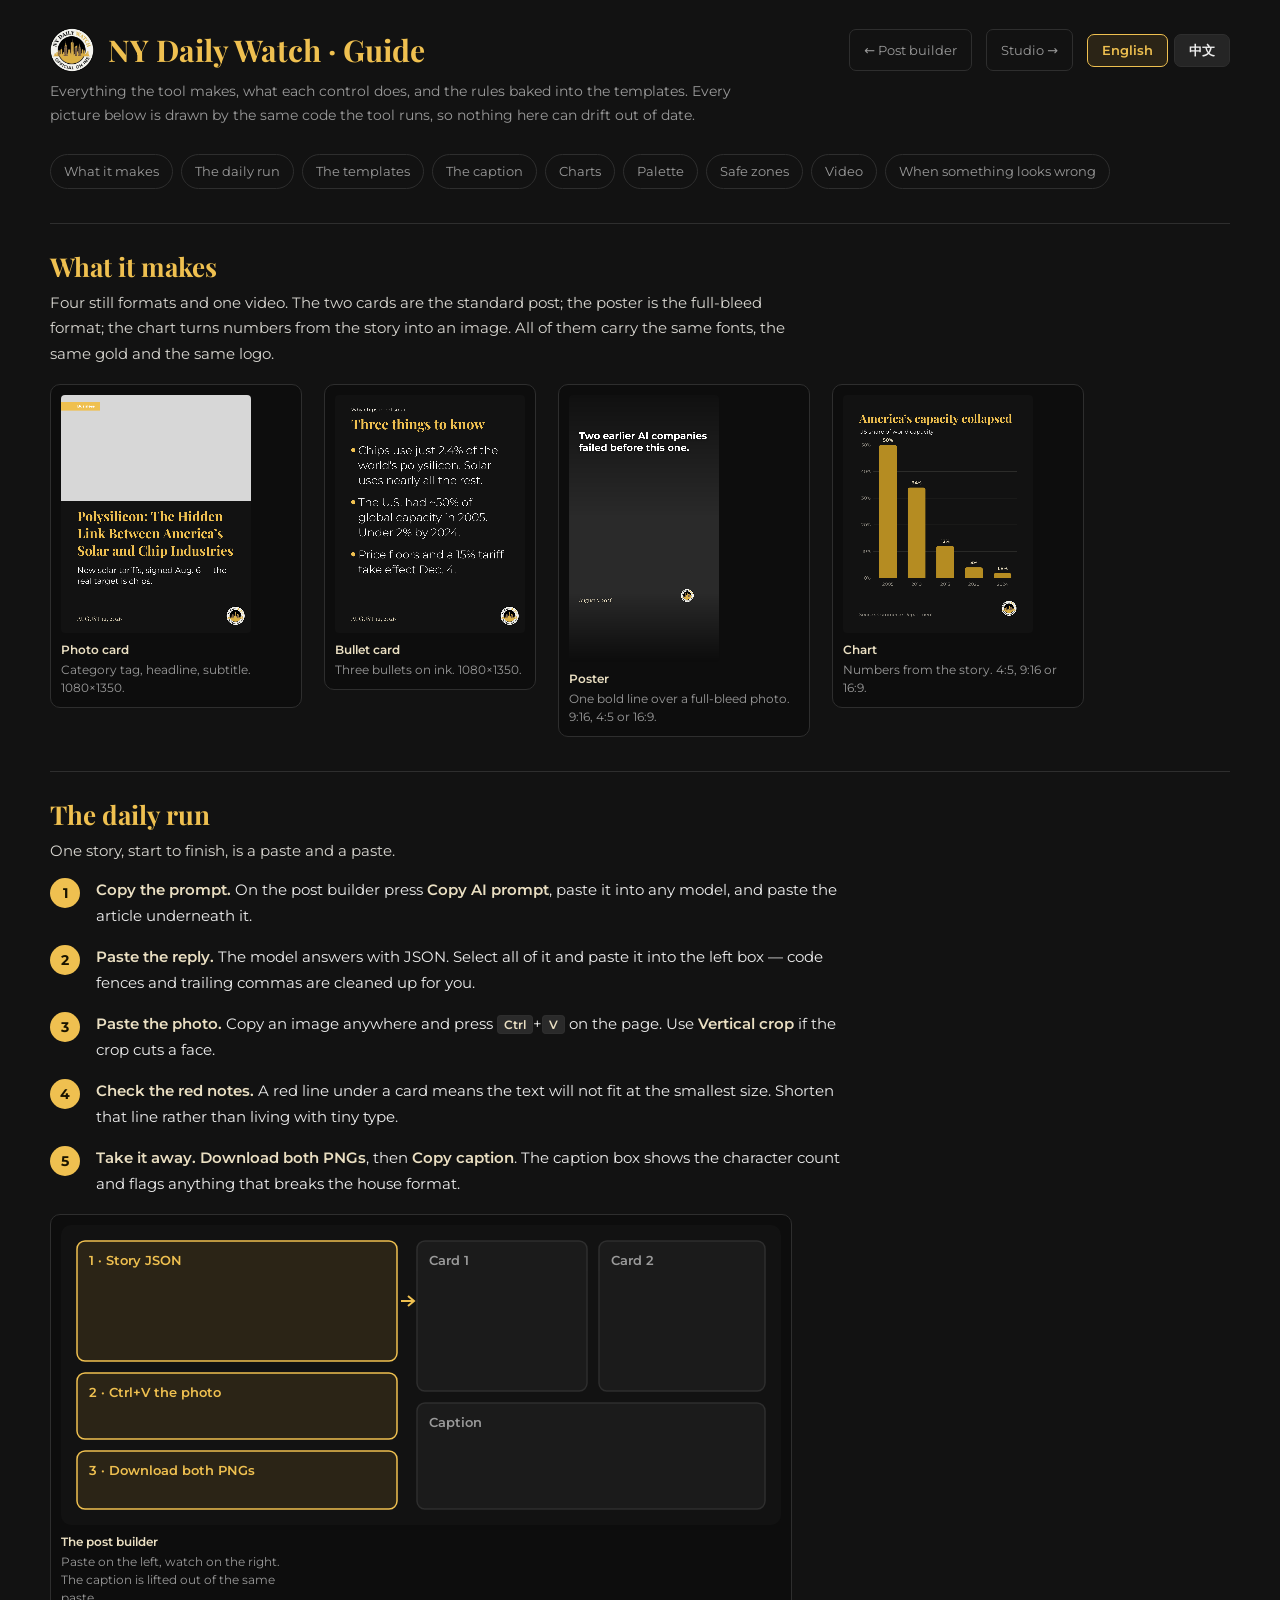
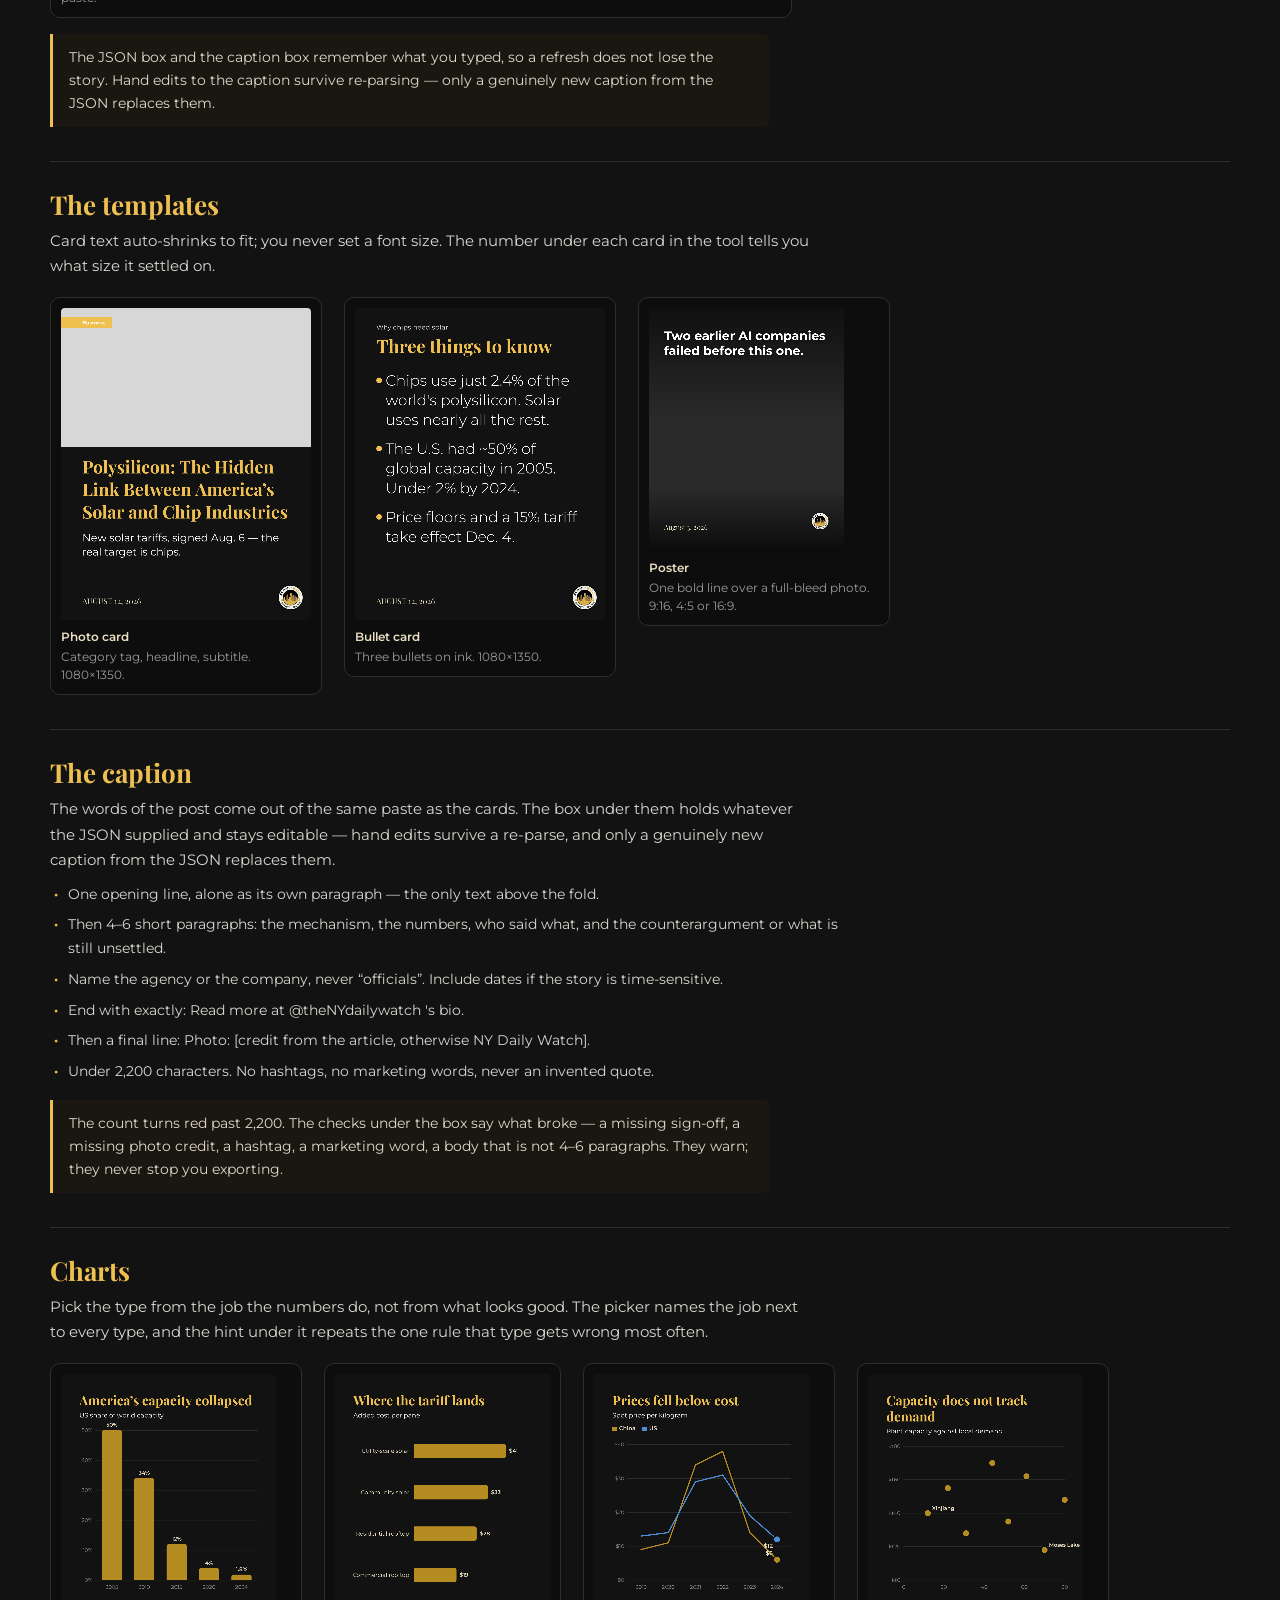
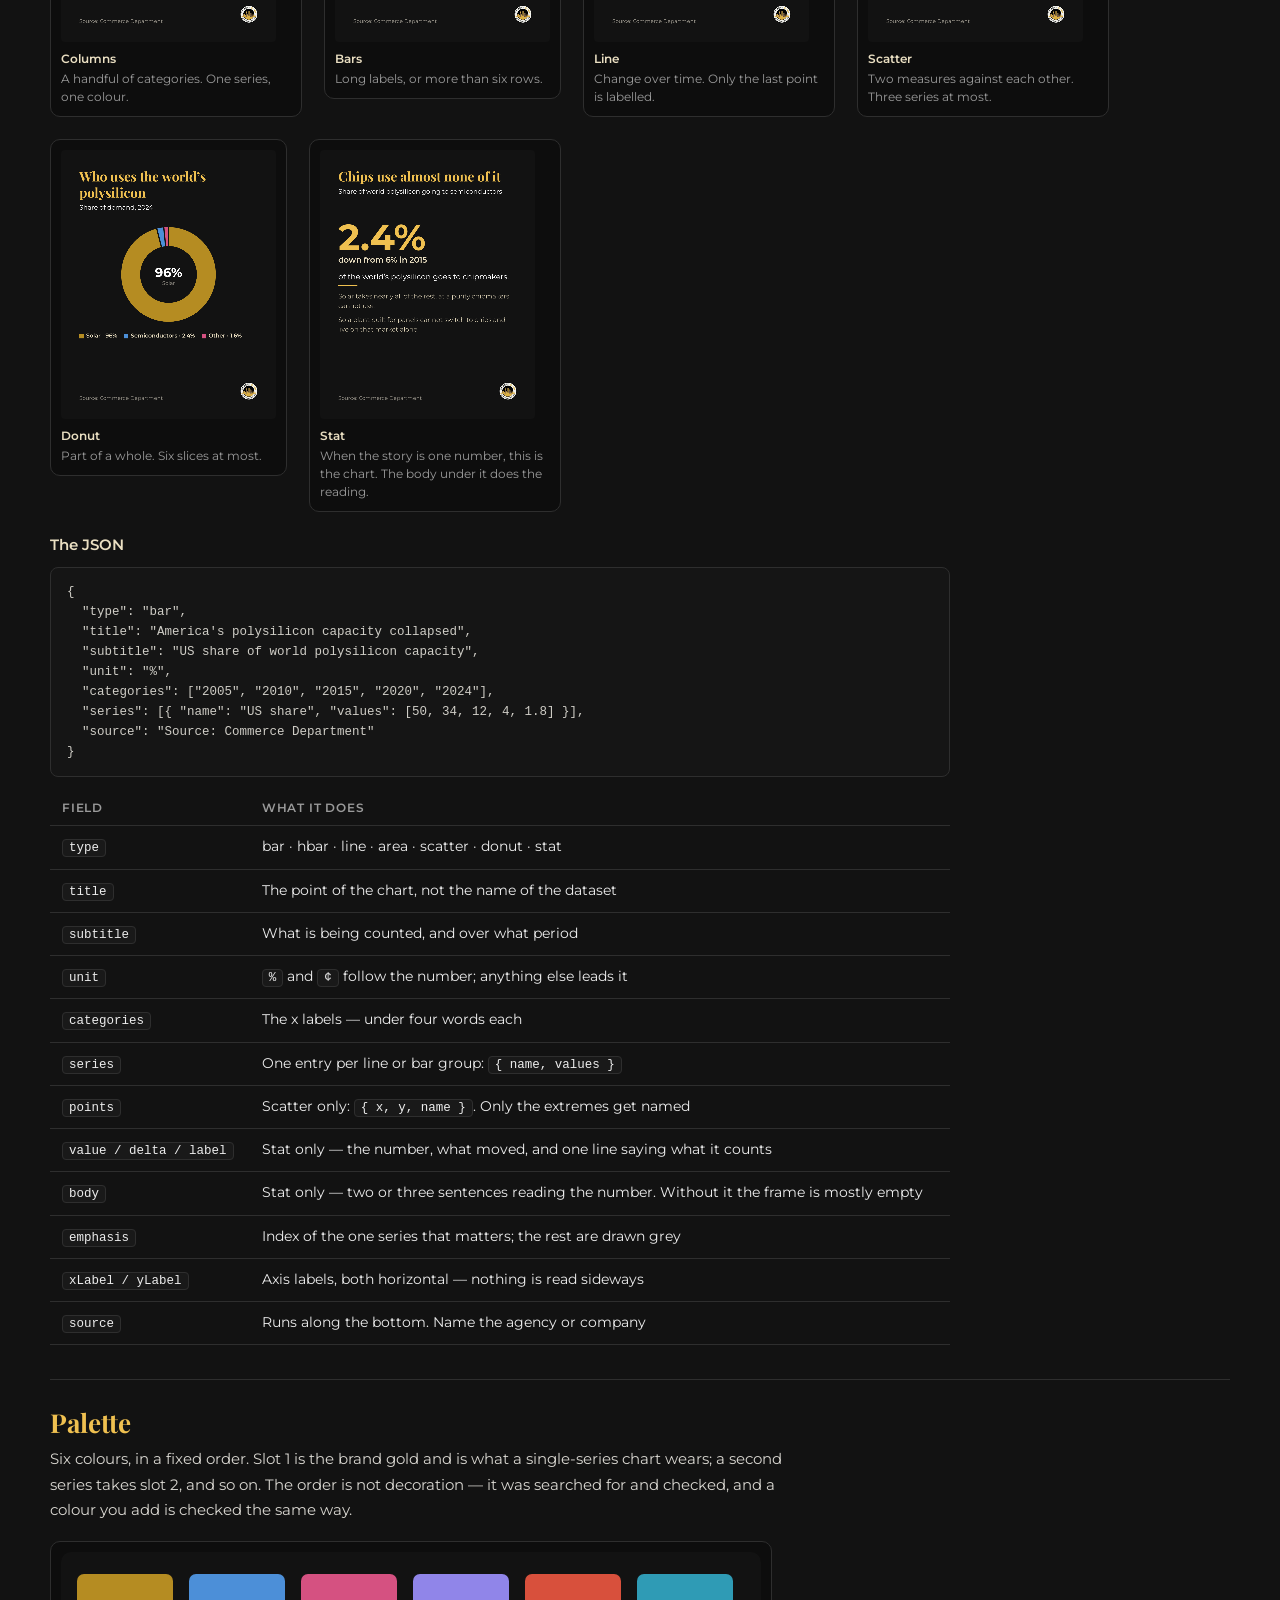
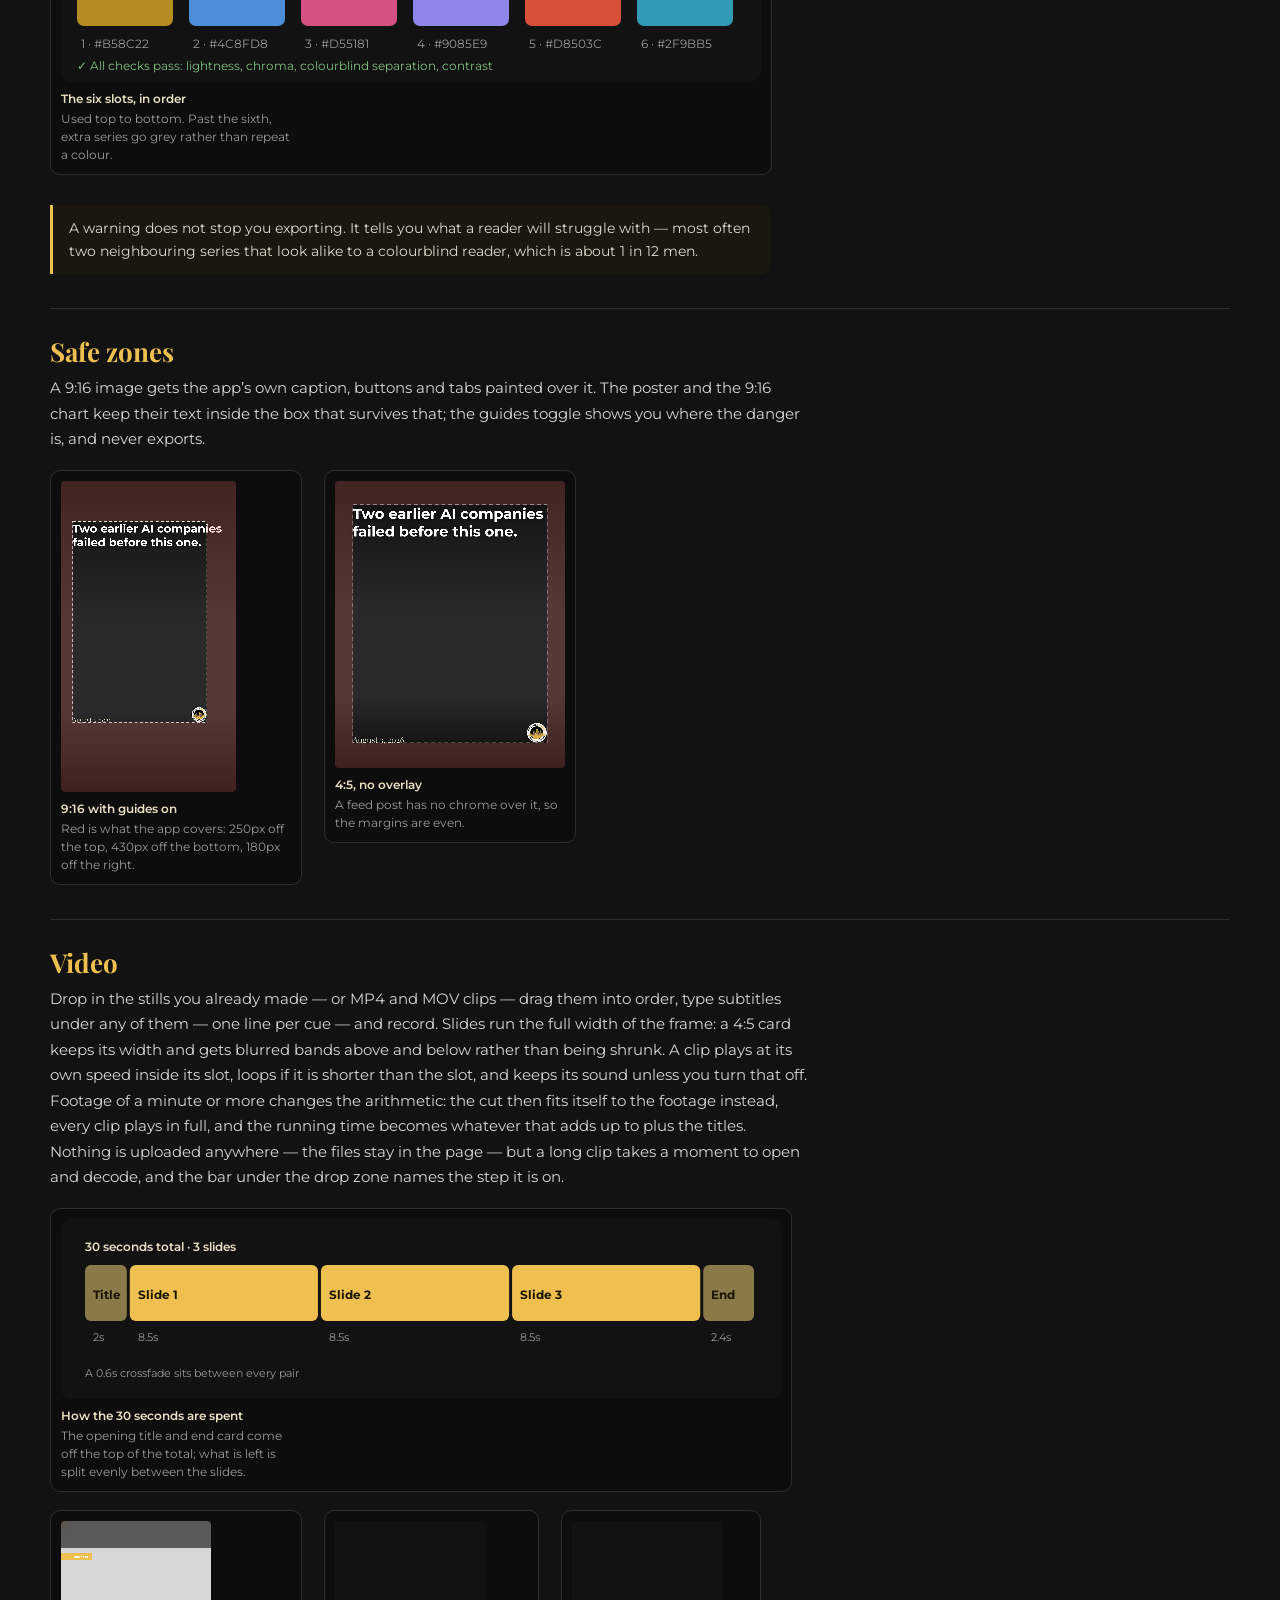
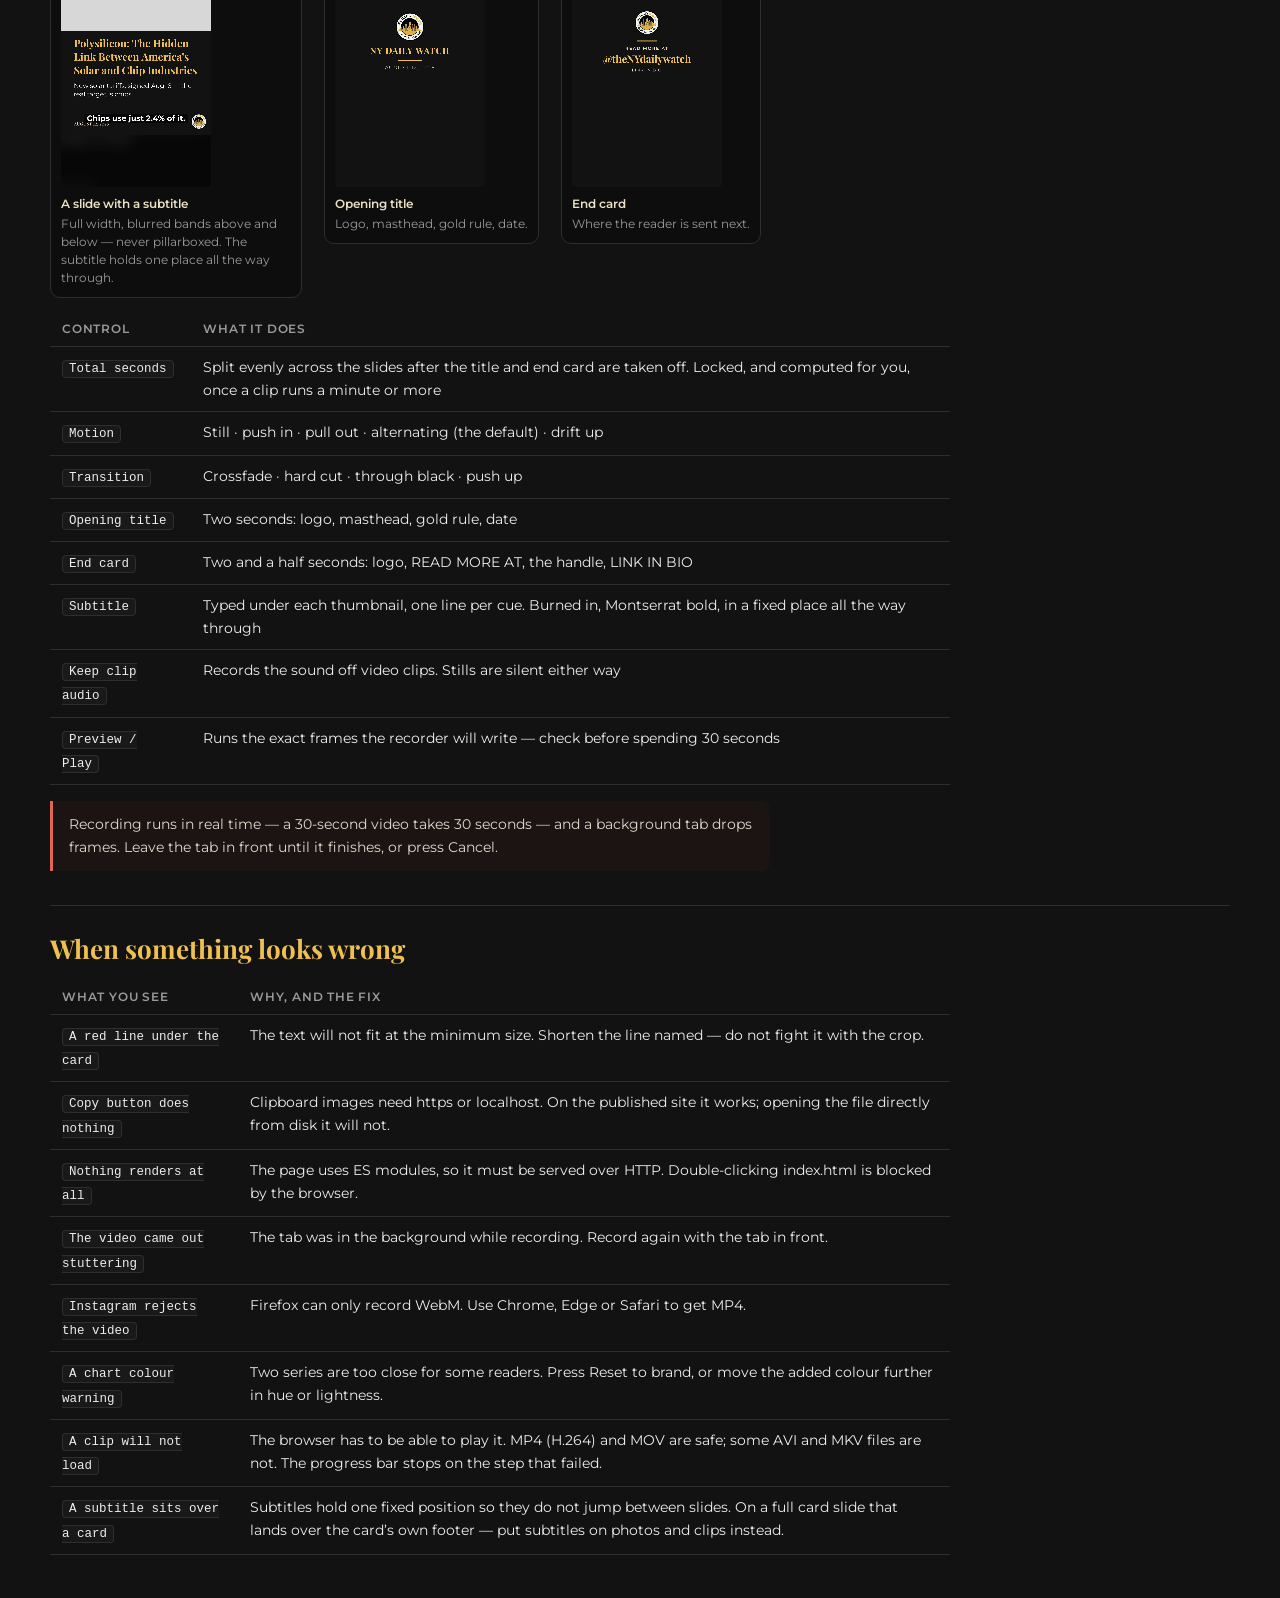
==== guide.html @ cf2287cd "Fit the cut to the footage when a clip runs a minute or more A clip that long is not an illustration" ====
<!DOCTYPE html>
<html lang="en">
<head>
<meta charset="utf-8">
<meta name="viewport" content="width=device-width, initial-scale=1">
<title>NY Daily Watch · Guide</title>
<link rel="icon" href="assets/logo.png">
<link rel="stylesheet" href="assets/fonts.css">
<style>
  :root{
    --ink:#121212; --panel:#1b1b1b; --line:#2e2e2e;
    --gold:#EFC050; --cream:#EADFC2; --text:#EDEDED; --dim:#9A9A9A;
    --bad:#E0655B; --ok:#7FBF7F;
  }
  *{margin:0;padding:0;box-sizing:border-box}
  body{background:var(--ink);color:var(--text);
    font:400 15px/1.7 'Montserrat',system-ui,'Microsoft YaHei',sans-serif;
    padding:28px clamp(16px,3vw,44px) 90px}
  .wrap{max-width:1180px;margin:0 auto}
  h1{font:700 30px/1.2 'Playfair Display',serif;color:var(--gold)}
  h2{font:700 26px/1.3 'Playfair Display',serif;color:var(--gold);margin:0 0 6px}
  h3{font:600 15px/1.4 'Montserrat';color:var(--cream);margin:22px 0 8px}
  header{display:flex;align-items:center;gap:14px;margin-bottom:8px;flex-wrap:wrap}
  header img{width:44px;height:44px;border-radius:50%}
  .spacer{margin-left:auto}
  .langs{display:flex;gap:6px}
  a.nav{color:var(--dim);text-decoration:none;font-size:13px;border:1px solid var(--line);
    border-radius:7px;padding:9px 14px}
  a.nav:hover{color:var(--gold);border-color:var(--gold)}
  button{font:600 13px/1 'Montserrat';border-radius:7px;padding:9px 14px;cursor:pointer;
    border:1px solid var(--line);background:#252525;color:var(--text)}
  button:hover{border-color:var(--gold);color:var(--gold)}
  button[aria-pressed=true]{border-color:var(--gold);color:var(--gold);background:#2b2416}

  .lede{color:var(--dim);font-size:14px;margin-bottom:26px;max-width:76ch}
  nav.toc{display:flex;flex-wrap:wrap;gap:8px;margin-bottom:34px}
  nav.toc a{font-size:12.5px;color:var(--dim);text-decoration:none;border:1px solid var(--line);
    border-radius:20px;padding:6px 13px}
  nav.toc a:hover{color:var(--gold);border-color:var(--gold)}

  section{border-top:1px solid var(--line);padding-top:26px;margin-top:34px}
  section > p{max-width:76ch;color:#D8D6D0;margin-bottom:10px}
  .muted{color:var(--dim);font-size:13.5px}

  ol.steps{counter-reset:s;list-style:none;margin:14px 0 0;max-width:80ch}
  ol.steps li{counter-increment:s;position:relative;padding-left:46px;margin-bottom:16px}
  ol.steps li::before{content:counter(s);position:absolute;left:0;top:1px;width:30px;height:30px;
    border-radius:50%;background:var(--gold);color:#1a1400;font:700 14px/30px 'Montserrat';
    text-align:center}
  ol.steps b{color:var(--cream);font-weight:600}

  .figs{display:flex;flex-wrap:wrap;gap:22px;margin-top:18px;align-items:flex-start}
  figure{background:#0d0d0d;border:1px solid var(--line);border-radius:10px;padding:10px;
    display:inline-block}
  figure canvas,figure svg{display:block;border-radius:4px}
  figcaption{font-size:12px;color:var(--dim);margin-top:8px;max-width:230px;line-height:1.5}
  figcaption b{color:var(--cream);font-weight:600;display:block;margin-bottom:2px}

  table{border-collapse:collapse;margin-top:14px;font-size:13.5px;width:100%;max-width:900px}
  th,td{border-bottom:1px solid var(--line);padding:9px 12px;text-align:left;vertical-align:top}
  th{color:var(--dim);font:600 11.5px/1.4 'Montserrat';letter-spacing:.07em;text-transform:uppercase}
  td code{font-size:12.5px}
  code{background:#191919;border:1px solid var(--line);border-radius:4px;padding:1px 6px;font-size:12.5px}
  pre{background:#151515;border:1px solid var(--line);border-radius:8px;padding:14px 16px;
    overflow-x:auto;margin-top:12px;font:400 12.5px/1.6 ui-monospace,Consolas,monospace;
    color:#CFCDC6;max-width:900px}
  kbd{background:#2a2a2a;border:1px solid var(--line);border-radius:4px;padding:1px 6px;
    font:600 12px/1 'Montserrat';color:var(--cream)}
  .note{border-left:3px solid var(--gold);background:#1a1710;padding:12px 16px;border-radius:0 8px 8px 0;
    margin-top:16px;font-size:13.5px;color:#DED9CC;max-width:80ch}
  .note.bad{border-left-color:var(--bad);background:#1c1413}
  ul.plain{list-style:none;margin-top:10px;max-width:80ch}
  ul.plain li{padding-left:18px;position:relative;margin-bottom:7px;font-size:14px;color:#D8D6D0}
  ul.plain li::before{content:'·';position:absolute;left:4px;color:var(--gold);font-weight:700}
</style>
</head>
<body>
<div class="wrap">
<header>
  <img id="brandmark" alt="">
  <h1 data-i18n="appTitle"></h1>
  <span class="spacer"></span>
  <a class="nav" href="index.html" data-i18n="navPost"></a>
  <a class="nav" href="studio.html" data-i18n="navStudio"></a>
  <div class="langs">
    <button data-lang="en">English</button>
    <button data-lang="zh">中文</button>
  </div>
</header>
<p class="lede" data-i18n="lede"></p>

<nav class="toc" id="toc"></nav>

<section id="what">
  <h2 data-i18n="s1title"></h2>
  <p data-i18n="s1body"></p>
  <div class="figs" id="fig-outputs"></div>
</section>

<section id="flow">
  <h2 data-i18n="s2title"></h2>
  <p data-i18n="s2body"></p>
  <ol class="steps" id="flow-steps"></ol>
  <div class="figs"><figure><svg id="svg-layout" width="720" height="300"></svg>
    <figcaption><b data-i18n="figLayoutT"></b><span data-i18n="figLayoutC"></span></figcaption></figure></div>
  <div class="note" data-i18n="s2note"></div>
</section>

<section id="templates">
  <h2 data-i18n="s3title"></h2>
  <p data-i18n="s3body"></p>
  <div class="figs" id="fig-templates"></div>
</section>

<section id="caption">
  <h2 data-i18n="s9title"></h2>
  <p data-i18n="s9body"></p>
  <ul class="plain" id="caption-rules"></ul>
  <div class="note" data-i18n="s9note"></div>
</section>

<section id="charts">
  <h2 data-i18n="s4title"></h2>
  <p data-i18n="s4body"></p>
  <div class="figs" id="fig-charts"></div>
  <h3 data-i18n="s4fields"></h3>
  <pre id="chart-json"></pre>
  <table id="chart-fields"></table>
</section>

<section id="palette">
  <h2 data-i18n="s5title"></h2>
  <p data-i18n="s5body"></p>
  <div class="figs"><figure><svg id="svg-palette" width="700" height="130"></svg>
    <figcaption><b data-i18n="figPalT"></b><span data-i18n="figPalC"></span></figcaption></figure></div>
  <table id="palette-checks"></table>
  <div class="note" data-i18n="s5note"></div>
</section>

<section id="safe">
  <h2 data-i18n="s6title"></h2>
  <p data-i18n="s6body"></p>
  <div class="figs" id="fig-safe"></div>
</section>

<section id="video">
  <h2 data-i18n="s7title"></h2>
  <p data-i18n="s7body"></p>
  <div class="figs"><figure><svg id="svg-timeline" width="720" height="180"></svg>
    <figcaption><b data-i18n="figTimeT"></b><span data-i18n="figTimeC"></span></figcaption></figure></div>
  <div class="figs" id="fig-video"></div>
  <table id="video-opts"></table>
  <div class="note bad" data-i18n="s7note"></div>
</section>

<section id="fix">
  <h2 data-i18n="s8title"></h2>
  <table id="fixes"></table>
</section>
</div>

<script src="assets/logo.js"></script>
<script type="module">
import { renderPhotoCard, renderDarkCard, renderPoster, SAFE, FONT_SPECS, loadImage }
  from './assets/render.js';
import { renderChart, BRAND_PALETTE } from './assets/chart.js';
import { drawFrame, drawIntro, drawOutro, V } from './assets/video.js';

const $ = (id) => document.getElementById(id);
const LANG_STORE = 'ndw-cards-lang';

/* ---- strings --------------------------------------------------------- */
const STR = {
  en: {
    appTitle: 'NY Daily Watch · Guide',
    navPost: '← Post builder', navStudio: 'Studio →',
    lede: 'Everything the tool makes, what each control does, and the rules baked into the templates. Every picture below is drawn by the same code the tool runs, so nothing here can drift out of date.',

    toc: ['What it makes', 'The daily run', 'The templates', 'The caption', 'Charts', 'Palette', 'Safe zones', 'Video', 'When something looks wrong'],

    s1title: 'What it makes',
    s1body: 'Four still formats and one video. The two cards are the standard post; the poster is the full-bleed format; the chart turns numbers from the story into an image. All of them carry the same fonts, the same gold and the same logo.',

    s2title: 'The daily run',
    s2body: 'One story, start to finish, is a paste and a paste.',
    steps: [
      ['Copy the prompt.', 'On the post builder press <b>Copy AI prompt</b>, paste it into any model, and paste the article underneath it.'],
      ['Paste the reply.', 'The model answers with JSON. Select all of it and paste it into the left box — code fences and trailing commas are cleaned up for you.'],
      ['Paste the photo.', 'Copy an image anywhere and press <kbd>Ctrl</kbd>+<kbd>V</kbd> on the page. Use <b>Vertical crop</b> if the crop cuts a face.'],
      ['Check the red notes.', 'A red line under a card means the text will not fit at the smallest size. Shorten that line rather than living with tiny type.'],
      ['Take it away.', '<b>Download both PNGs</b>, then <b>Copy caption</b>. The caption box shows the character count and flags anything that breaks the house format.'],
    ],
    s2note: 'The JSON box and the caption box remember what you typed, so a refresh does not lose the story. Hand edits to the caption survive re-parsing — only a genuinely new caption from the JSON replaces them.',

    s3title: 'The templates',
    s3body: 'Card text auto-shrinks to fit; you never set a font size. The number under each card in the tool tells you what size it settled on.',

    s9title: 'The caption',
    s9body: 'The words of the post come out of the same paste as the cards. The box under them holds whatever the JSON supplied and stays editable — hand edits survive a re-parse, and only a genuinely new caption from the JSON replaces them.',
    captionRules: [
      'One opening line, alone as its own paragraph — the only text above the fold.',
      'Then 4–6 short paragraphs: the mechanism, the numbers, who said what, and the counterargument or what is still unsettled.',
      'Name the agency or the company, never “officials”. Include dates if the story is time-sensitive.',
      'End with exactly: Read more at @theNYdailywatch \'s bio.',
      'Then a final line: Photo: [credit from the article, otherwise NY Daily Watch].',
      'Under 2,200 characters. No hashtags, no marketing words, never an invented quote.',
    ],
    s9note: 'The count turns red past 2,200. The checks under the box say what broke — a missing sign-off, a missing photo credit, a hashtag, a marketing word, a body that is not 4–6 paragraphs. They warn; they never stop you exporting.',
    s4title: 'Charts',
    s4body: 'Pick the type from the job the numbers do, not from what looks good. The picker names the job next to every type, and the hint under it repeats the one rule that type gets wrong most often.',
    s4fields: 'The JSON',

    s5title: 'Palette',
    s5body: 'Six colours, in a fixed order. Slot 1 is the brand gold and is what a single-series chart wears; a second series takes slot 2, and so on. The order is not decoration — it was searched for and checked, and a colour you add is checked the same way.',
    figPalT: 'The six slots, in order',
    figPalC: 'Used top to bottom. Past the sixth, extra series go grey rather than repeat a colour.',
    s5note: 'A warning does not stop you exporting. It tells you what a reader will struggle with — most often two neighbouring series that look alike to a colourblind reader, which is about 1 in 12 men.',

    s6title: 'Safe zones',
    s6body: 'A 9:16 image gets the app’s own caption, buttons and tabs painted over it. The poster and the 9:16 chart keep their text inside the box that survives that; the guides toggle shows you where the danger is, and never exports.',

    s7title: 'Video',
    s7body: 'Drop in the stills you already made — or MP4 and MOV clips — drag them into order, type subtitles under any of them — one line per cue — and record. Slides run the full width of the frame: a 4:5 card keeps its width and gets blurred bands above and below rather than being shrunk. A clip plays at its own speed inside its slot, loops if it is shorter than the slot, and keeps its sound unless you turn that off. Footage of a minute or more changes the arithmetic: the cut then fits itself to the footage instead, every clip plays in full, and the running time becomes whatever that adds up to plus the titles. Nothing is uploaded anywhere — the files stay in the page — but a long clip takes a moment to open and decode, and the bar under the drop zone names the step it is on.',
    figTimeT: 'How the 30 seconds are spent',
    figTimeC: 'The opening title and end card come off the top of the total; what is left is split evenly between the slides.',
    s7note: 'Recording runs in real time — a 30-second video takes 30 seconds — and a background tab drops frames. Leave the tab in front until it finishes, or press Cancel.',

    s8title: 'When something looks wrong',
    fixes: [
      ['A red line under the card', 'The text will not fit at the minimum size. Shorten the line named — do not fight it with the crop.'],
      ['Copy button does nothing', 'Clipboard images need https or localhost. On the published site it works; opening the file directly from disk it will not.'],
      ['Nothing renders at all', 'The page uses ES modules, so it must be served over HTTP. Double-clicking index.html is blocked by the browser.'],
      ['The video came out stuttering', 'The tab was in the background while recording. Record again with the tab in front.'],
      ['Instagram rejects the video', 'Firefox can only record WebM. Use Chrome, Edge or Safari to get MP4.'],
      ['A chart colour warning', 'Two series are too close for some readers. Press Reset to brand, or move the added colour further in hue or lightness.'],
      ['A clip will not load', 'The browser has to be able to play it. MP4 (H.264) and MOV are safe; some AVI and MKV files are not. The progress bar stops on the step that failed.'],
      ['A subtitle sits over a card', 'Subtitles hold one fixed position so they do not jump between slides. On a full card slide that lands over the card’s own footer — put subtitles on photos and clips instead.'],
    ],
    chartFieldsHead: ['Field', 'What it does'],
    chartFields: [
      ['type', 'bar · hbar · line · area · scatter · donut · stat'],
      ['title', 'The point of the chart, not the name of the dataset'],
      ['subtitle', 'What is being counted, and over what period'],
      ['unit', '<code>%</code> and <code>¢</code> follow the number; anything else leads it'],
      ['categories', 'The x labels — under four words each'],
      ['series', 'One entry per line or bar group: <code>{ name, values }</code>'],
      ['points', 'Scatter only: <code>{ x, y, name }</code>. Only the extremes get named'],
      ['value / delta / label', 'Stat only — the number, what moved, and one line saying what it counts'],
      ['body', 'Stat only — two or three sentences reading the number. Without it the frame is mostly empty'],
      ['emphasis', 'Index of the one series that matters; the rest are drawn grey'],
      ['xLabel / yLabel', 'Axis labels, both horizontal — nothing is read sideways'],
      ['source', 'Runs along the bottom. Name the agency or company'],
    ],
    videoOptsHead: ['Control', 'What it does'],
    videoOpts: [
      ['Total seconds', 'Split evenly across the slides after the title and end card are taken off. Locked, and computed for you, once a clip runs a minute or more'],
      ['Motion', 'Still · push in · pull out · alternating (the default) · drift up'],
      ['Transition', 'Crossfade · hard cut · through black · push up'],
      ['Opening title', 'Two seconds: logo, masthead, gold rule, date'],
      ['End card', 'Two and a half seconds: logo, READ MORE AT, the handle, LINK IN BIO'],
      ['Subtitle', 'Typed under each thumbnail, one line per cue. Burned in, Montserrat bold, in a fixed place all the way through'],
      ['Keep clip audio', 'Records the sound off video clips. Stills are silent either way'],
      ['Preview / Play', 'Runs the exact frames the recorder will write — check before spending 30 seconds'],
    ],
    figLayoutT: 'The post builder',
    figLayoutC: 'Paste on the left, watch on the right. The caption is lifted out of the same paste.',
    capCard1: ['Photo card', 'Category tag, headline, subtitle. 1080×1350.'],
    capCard2: ['Bullet card', 'Three bullets on ink. 1080×1350.'],
    capPoster: ['Poster', 'One bold line over a full-bleed photo. 9:16, 4:5 or 16:9.'],
    capChart: ['Chart', 'Numbers from the story. 4:5, 9:16 or 16:9.'],
    capSafe916: ['9:16 with guides on', 'Red is what the app covers: 250px off the top, 430px off the bottom, 180px off the right.'],
    capSafe45: ['4:5, no overlay', 'A feed post has no chrome over it, so the margins are even.'],
    capVidCard: ['A slide with a subtitle', 'Full width, blurred bands above and below — never pillarboxed. The subtitle holds one place all the way through.'],
    subDemo: 'Chips use just 2.4% of it.',
    capVidIntro: ['Opening title', 'Logo, masthead, gold rule, date.'],
    capVidOutro: ['End card', 'Where the reader is sent next.'],
    chartCaps: {
      bar: ['Columns', 'A handful of categories. One series, one colour.'],
      hbar: ['Bars', 'Long labels, or more than six rows.'],
      line: ['Line', 'Change over time. Only the last point is labelled.'],
      scatter: ['Scatter', 'Two measures against each other. Three series at most.'],
      donut: ['Donut', 'Part of a whole. Six slices at most.'],
      stat: ['Stat', 'When the story is one number, this is the chart. The body under it does the reading.'],
    },
  },
  zh: {
    appTitle: 'NY Daily Watch · 使用说明',
    navPost: '← 整条帖子', navStudio: '工作台 →',
    lede: '这个工具能做出什么、每个控件是干什么的、以及模板里已经写死的那些规则。下面每一张图都是用工具本身的代码现画的，所以不会和实际效果对不上。',

    toc: ['能做出什么', '日常流程', '几个模板', 'Caption 正文', '数据图表', '配色', '安全区', '视频', '出问题时怎么办'],

    s1title: '能做出什么',
    s1body: '四种静态版式加一个视频。两张卡片是常规帖子；海报是满屏版式；图表把新闻里的数字变成图。它们用的是同一套字体、同一个金色、同一个 logo。',

    s2title: '日常流程',
    s2body: '一条新闻从头到尾，就是两次粘贴。',
    steps: [
      ['复制提示词。', '在主页点<b>「复制 AI 提示词」</b>，粘到任意模型里，把新闻原文贴在它下面。'],
      ['粘回 JSON。', '模型会回一段 JSON，整段复制粘进左边的框——带 ```json 代码块标记或多余逗号都会自动清掉。'],
      ['贴图。', '在任何地方复制一张图，然后在页面上按 <kbd>Ctrl</kbd>+<kbd>V</kbd>。裁切切到人脸时用<b>「纵向裁切」</b>调。'],
      ['看红字提示。', '卡片下面出现红字，说明文字缩到最小字号仍然放不下。请缩短那一句，而不是将就小字。'],
      ['拿走。', '点<b>「一键下载两张 PNG」</b>，再点<b>「复制 caption」</b>。caption 框会显示字数，并标出不符合固定格式的地方。'],
    ],
    s2note: 'JSON 框和 caption 框会记住你输入的内容，刷新页面不会丢。caption 里手动改的内容不会被重新解析覆盖，只有 JSON 里换了新的 caption 才会替换。',

    s3title: '几个模板',
    s3body: '卡片文字会自动缩放适配，你不需要设字号。工具里每张卡下面的数字就是它最终用的字号。',

    s9title: 'Caption 正文',
    s9body: '帖子的文案和卡片来自同一次粘贴。卡片下面那个框显示 JSON 里的 caption，并且可以直接改——手改的内容不会被重新解析覆盖，只有 JSON 里换了新的 caption 才会替换。',
    captionRules: [
      '开场一句单独成段——这是首屏唯一可见的文字。',
      '然后 4–6 个短段落：机制、数字、谁说了什么、以及反方观点或尚未定论之处。',
      '点名具体机构或公司，不要写「officials」。时效性新闻要带日期。',
      '结尾固定这一句：Read more at @theNYdailywatch \'s bio.',
      '最后一行：Photo: [文章里的图片来源，没有就写 NY Daily Watch]。',
      '全文 2,200 字符以内。不用 hashtag，不用营销词，绝不编造引语。',
    ],
    s9note: '超过 2,200 字符时字数会变红。框下面的检查会指出问题：缺结尾固定句、缺图片来源、含 hashtag、含营销词、正文段数不在 4–6 之间。它只提示，不会阻止你导出。',
    s4title: '数据图表',
    s4body: '按数字要表达什么来选图形，而不是按哪个好看。下拉框里每个图形后面都写了它适合干什么，下面那行提示写的是这种图最容易犯的那个错。',
    s4fields: 'JSON 字段',

    s5title: '配色',
    s5body: '六个颜色，顺序固定。第 1 个是品牌金，单系列图表用的就是它；第二个系列用第 2 个颜色，依此类推。这个顺序不是随便排的——是搜出来并逐项验证过的，你自己加的颜色也会用同一套标准检查。',
    figPalT: '六个色位，按顺序使用',
    figPalC: '从上往下用。超过第六个之后，多出来的系列会变灰，而不是重复使用已有颜色。',
    s5note: '出现警告不影响导出。它只是告诉你哪里会让读者读不出来——最常见的是相邻两个系列对色盲读者看起来一样，而这类读者大约每 12 个男性里就有 1 个。',

    s6title: '安全区',
    s6body: '9:16 的图会被 App 自己的文案、按钮和顶部标签盖住一部分。海报和 9:16 图表都会把文字放在不会被盖的范围内；勾上参考线就能看到危险区域在哪，参考线不会出现在导出的图里。',

    s7title: '视频',
    s7body: '把做好的图——或者 MP4 / MOV 视频片段——丢进去，拖动排序，可以在任意一张下面写字幕（每行一条，依次出现），然后录制。每张素材都横向铺满画面：4:5 的卡片保持满宽，上下补模糊背景，而不是被缩小。视频片段按自己的速度播放，短于分配时长会自动循环，原声默认保留。素材里有一分钟及以上的片段时，算法会反过来：总长按素材本身自适应，每段视频都完整播放，总时长就是它们加上片头片尾。文件不会上传到任何地方（全部留在页面里），但长片段打开和解码需要一点时间，投放区下面的进度条会说明当前进行到哪一步。',
    figTimeT: '30 秒是怎么分配的',
    figTimeC: '总时长先扣掉片头和片尾，剩下的平均分给每张图。',
    s7note: '录制按真实时间进行——30 秒的视频就要录 30 秒——切到后台会掉帧。录完之前请让这个标签页保持在最前，不想等就点「取消」。',

    s8title: '出问题时怎么办',
    fixes: [
      ['卡片下面有红字', '文字缩到最小字号还是放不下。请缩短它点名的那一句，别靠调裁切硬解决。'],
      ['复制按钮没反应', '复制图片到剪贴板需要 https 或 localhost。线上站点可以用；直接双击本地文件打开则不行。'],
      ['页面完全不出图', '页面用了 ES 模块，必须通过 HTTP 打开。直接双击 index.html 会被浏览器拦下。'],
      ['视频很卡', '录制期间标签页被切到后台了。让页面保持在最前重录一次。'],
      ['Instagram 不收这个视频', 'Firefox 只能录 WebM。用 Chrome / Edge / Safari 才能得到 MP4。'],
      ['图表提示配色问题', '有两个系列对部分读者太接近。点「恢复品牌配色」，或者把新加的颜色在色相或明度上拉开一些。'],
      ['视频片段读不进来', '浏览器必须能播放它。MP4（H.264）和 MOV 最保险，部分 AVI / MKV 不行。进度条会停在失败的那一步。'],
      ['字幕压在卡片上', '字幕位置全片固定，不会在不同素材间跳动。放在整张卡片上时会压到卡片自己的页脚——字幕更适合配照片和视频片段。'],
    ],
    chartFieldsHead: ['字段', '作用'],
    chartFields: [
      ['type', 'bar 柱 · hbar 条 · line 折线 · area 面积 · scatter 散点 · donut 环形 · stat 数字卡'],
      ['title', '写这张图要说明什么，而不是数据集的名字'],
      ['subtitle', '统计的是什么、什么时间范围'],
      ['unit', '<code>%</code> 和 <code>¢</code> 跟在数字后面，其他符号放在数字前面'],
      ['categories', 'x 轴标签，每个不超过四个词'],
      ['series', '每条线或每组柱子一项：<code>{ name, values }</code>'],
      ['points', '仅散点图：<code>{ x, y, name }</code>，只有极值点会被标注'],
      ['value / delta / label', '仅数字卡——数字、变化了多少、以及一句说明它统计的是什么'],
      ['body', '仅数字卡——两三句解析这个数字的话。不写的话画面大半是空的'],
      ['emphasis', '要强调的那个系列的序号，其余画成灰色'],
      ['xLabel / yLabel', '坐标轴标签，都是横排的，不需要歪头看'],
      ['source', '显示在底部，写清楚是哪个机构或公司的数据'],
    ],
    videoOptsHead: ['控件', '作用'],
    videoOpts: [
      ['总秒数', '扣掉片头片尾后，剩下的平均分给每张素材。有一分钟及以上的片段时，这个数字改为自动计算并锁定'],
      ['画面动效', '静止 · 缓慢推近 · 缓慢拉远 · 推近拉远交替（默认）· 缓慢上移'],
      ['转场', '交叉淡入 · 硬切 · 黑场过渡 · 向上推移'],
      ['片头', '2 秒：logo、刊名、金色横线、日期'],
      ['片尾', '2.4 秒：logo、READ MORE AT、账号、LINK IN BIO'],
      ['字幕', '在每张缩略图下面直接输入，每行一条。烧录进画面，Montserrat 粗体，全片位置固定'],
      ['保留片段原声', '录下视频片段的声音。静态图本来就没有声音'],
      ['预览 / 播放', '走的是录制时完全相同的画面，先看清楚再花 30 秒去录'],
    ],
    figLayoutT: '主页布局',
    figLayoutC: '左边粘贴，右边看效果。caption 从同一次粘贴里提取。',
    capCard1: ['图片卡', '分类标签、大标题、副标题，1080×1350。'],
    capCard2: ['要点卡', '深色底三条要点，1080×1350。'],
    capPoster: ['海报', '满屏照片加一行粗体大字，可选 9:16 / 4:5 / 16:9。'],
    capChart: ['图表', '新闻里的数字，可选 4:5 / 9:16 / 16:9。'],
    capSafe916: ['9:16 打开参考线', '红色是 App 会盖住的部分：上 250px、下 430px、右 180px。'],
    capSafe45: ['4:5 没有遮挡', '普通帖子上面不会压 UI，所以四边留白是均匀的。'],
    capVidCard: ['带字幕的一张素材', '横向满屏，上下补模糊，不会两边留黑边。字幕位置全片固定。'],
    subDemo: '芯片只用掉其中的 2.4%。',
    capVidIntro: ['片头', 'logo、刊名、金线、日期。'],
    capVidOutro: ['片尾', '告诉读者接下来去哪。'],
    chartCaps: {
      bar: ['柱状图', '比较几个类别。单系列时所有柱子同一个颜色。'],
      hbar: ['条形图', '标签长，或者条目超过六个。'],
      line: ['折线图', '随时间变化，只标最后一个点的数值。'],
      scatter: ['散点图', '两个指标的关系，最多三个系列。'],
      donut: ['环形图', '占整体的比例，最多六块。'],
      stat: ['数字卡', '故事本身就是一个数字时，这就是那张「图」。下面的 body 负责解析。'],
    },
  },
};

let lang = localStorage.getItem(LANG_STORE) || 'en';
const t = (k) => STR[lang][k];

/* ---- sample stories, shared by every illustration -------------------- */
const CARD = {
  category: 'Business',
  headline: 'Polysilicon: The Hidden Link Between America’s Solar and Chip Industries',
  subtitle: 'New solar tariffs, signed Aug. 6 — the real target is chips.',
  eyebrow: 'Why chips need solar',
  heading: 'Three things to know',
  bullets: [
    "Chips use just 2.4% of the world's polysilicon. Solar uses nearly all the rest.",
    'The U.S. had ~50% of global capacity in 2005. Under 2% by 2024.',
    'Price floors and a 15% tariff take effect Dec. 4.',
  ],
  date: 'AUGUST 12, 2026',
};
const POSTER = { line: 'Two earlier AI companies failed before this one.', date: 'August 3, 2026' };
const SRC = 'Source: Commerce Department';
const CHARTS = {
  bar: { type: 'bar', title: 'America’s capacity collapsed', subtitle: 'US share of world capacity',
    unit: '%', source: SRC, categories: ['2005', '2010', '2015', '2020', '2024'],
    series: [{ name: 'US share', values: [50, 34, 12, 4, 1.8] }] },
  hbar: { type: 'hbar', title: 'Where the tariff lands', subtitle: 'Added cost per panel',
    unit: '$', source: SRC,
    categories: ['Utility-scale solar', 'Community solar', 'Residential rooftop', 'Commercial rooftop'],
    series: [{ name: 'Added cost', values: [41, 33, 28, 19] }] },
  line: { type: 'line', title: 'Prices fell below cost', subtitle: 'Spot price per kilogram',
    unit: '$', source: SRC, categories: ['2019', '2020', '2021', '2022', '2023', '2024'],
    series: [{ name: 'China', values: [9, 11, 34, 38, 14, 6] }, { name: 'US', values: [13, 14, 29, 31, 19, 12] }] },
  scatter: { type: 'scatter', title: 'Capacity does not track demand', subtitle: 'Plant capacity against local demand',
    unit: 'kt', source: SRC,
    points: [{ x: 12, y: 40, name: 'Xinjiang' }, { x: 22, y: 55 }, { x: 31, y: 28 }, { x: 44, y: 70 },
      { x: 52, y: 35 }, { x: 61, y: 62 }, { x: 70, y: 18, name: 'Moses Lake' }, { x: 80, y: 48 }] },
  donut: { type: 'donut', title: 'Who uses the world’s polysilicon', subtitle: 'Share of demand, 2024',
    unit: '%', source: SRC, categories: ['Solar', 'Semiconductors', 'Other'],
    series: [{ name: 'share', values: [96, 2.4, 1.6] }] },
  stat: { type: 'stat', title: 'Chips use almost none of it',
    subtitle: 'Share of world polysilicon going to semiconductors', source: SRC,
    value: '2.4%', delta: 'down from 6% in 2015',
    label: 'of the world’s polysilicon goes to chipmakers.',
    body: ['Solar takes nearly all of the rest, at a purity chipmakers cannot use.',
      'So a plant built for panels cannot switch to chips and live on that market alone.'] },
};

const CHART_JSON = `{
  "type": "bar",
  "title": "America's polysilicon capacity collapsed",
  "subtitle": "US share of world polysilicon capacity",
  "unit": "%",
  "categories": ["2005", "2010", "2015", "2020", "2024"],
  "series": [{ "name": "US share", "values": [50, 34, 12, 4, 1.8] }],
  "source": "Source: Commerce Department"
}`;

/* ---- illustration helpers -------------------------------------------- */
let logoImg = null;

function figure(parent, width, capKey, capPair) {
  const fig = document.createElement('figure');
  const c = document.createElement('canvas');
  c.style.width = width + 'px';
  fig.appendChild(c);
  const cap = document.createElement('figcaption');
  cap.dataset.cap = capKey || '';
  if (capPair) cap.innerHTML = `<b>${capPair[0]}</b>${capPair[1]}`;
  fig.appendChild(cap);
  parent.appendChild(fig);
  return c;
}

function fillFigs() {
  // Outputs
  const out = $('fig-outputs'); out.innerHTML = '';
  renderPhotoCard(figure(out, 190, null, t('capCard1')), CARD, { logo: logoImg });
  renderDarkCard(figure(out, 190, null, t('capCard2')), CARD, { logo: logoImg });
  renderPoster(figure(out, 150, null, t('capPoster')), POSTER, { logo: logoImg, ratio: '9:16' });
  renderChart(figure(out, 190, null, t('capChart')), CHARTS.bar, { logo: logoImg, ratio: '4:5' });

  // Templates, at a bigger size
  const tp = $('fig-templates'); tp.innerHTML = '';
  renderPhotoCard(figure(tp, 250, null, t('capCard1')), CARD, { logo: logoImg });
  renderDarkCard(figure(tp, 250, null, t('capCard2')), CARD, { logo: logoImg });
  renderPoster(figure(tp, 195, null, t('capPoster')), POSTER, { logo: logoImg, ratio: '4:5' });

  // Charts
  const ch = $('fig-charts'); ch.innerHTML = '';
  for (const [k, d] of Object.entries(CHARTS)) {
    renderChart(figure(ch, 215, null, t('chartCaps')[k]), d, { logo: logoImg, ratio: '4:5' });
  }

  // Safe zones
  const sf = $('fig-safe'); sf.innerHTML = '';
  renderPoster(figure(sf, 175, null, t('capSafe916')), POSTER, { logo: logoImg, ratio: '9:16', guides: true });
  renderPoster(figure(sf, 230, null, t('capSafe45')), POSTER, { logo: logoImg, ratio: '4:5', guides: true });

  // Video frames
  const vd = $('fig-video'); vd.innerHTML = '';
  const card = document.createElement('canvas');
  renderPhotoCard(card, CARD, { logo: logoImg });
  const slide = new Image();
  slide.onload = () => {
    const c1 = figure(vd, 150, null, t('capVidCard'));
    c1.width = V.W; c1.height = V.H;
    drawFrame(c1.getContext('2d'), [{ el: slide, kind: 'image', sub: t('subDemo') }], 1.2,
      { total: 6, intro: 0, outro: 0, motion: 'none', transition: 'crossfade' });
    const c2 = figure(vd, 150, null, t('capVidIntro'));
    c2.width = V.W; c2.height = V.H;
    drawIntro(c2.getContext('2d'), 1, { logo: logoImg, date: 'August 12, 2026' });
    const c3 = figure(vd, 150, null, t('capVidOutro'));
    c3.width = V.W; c3.height = V.H;
    drawOutro(c3.getContext('2d'), 1, { logo: logoImg });
  };
  slide.src = card.toDataURL();
}

/* ---- SVG diagrams ----------------------------------------------------- */
const NS = 'http://www.w3.org/2000/svg';
const el = (name, attrs, text) => {
  const n = document.createElementNS(NS, name);
  for (const [k, v] of Object.entries(attrs)) n.setAttribute(k, v);
  if (text != null) n.textContent = text;
  return n;
};

function drawLayout() {
  const svg = $('svg-layout');
  svg.innerHTML = '';
  const box = (x, y, w, h, label, gold) => {
    svg.appendChild(el('rect', { x, y, width: w, height: h, rx: 8, fill: gold ? '#2b2416' : '#1b1b1b',
      stroke: gold ? '#EFC050' : '#2e2e2e', 'stroke-width': 1.5 }));
    svg.appendChild(el('text', { x: x + 12, y: y + 24, fill: gold ? '#EFC050' : '#9A9A9A',
      'font-family': 'Montserrat', 'font-size': 13, 'font-weight': 600 }, label));
  };
  svg.appendChild(el('rect', { x: 0, y: 0, width: 720, height: 300, rx: 10, fill: '#121212' }));
  box(16, 16, 320, 120, lang === 'zh' ? '1 · 粘 JSON' : '1 · Story JSON', true);
  box(16, 148, 320, 66, lang === 'zh' ? '2 · Ctrl+V 贴图' : '2 · Ctrl+V the photo', true);
  box(16, 226, 320, 58, lang === 'zh' ? '3 · 下载两张 PNG' : '3 · Download both PNGs', true);
  box(356, 16, 170, 150, lang === 'zh' ? '卡片 1' : 'Card 1');
  box(538, 16, 166, 150, lang === 'zh' ? '卡片 2' : 'Card 2');
  box(356, 178, 348, 106, 'Caption');
  svg.appendChild(el('path', { d: 'M340 76 L352 76', stroke: '#EFC050', 'stroke-width': 2 }));
  svg.appendChild(el('path', { d: 'M340 76 L352 76 M347 71 L353 76 L347 81', stroke: '#EFC050',
    'stroke-width': 2, fill: 'none' }));
}

function drawPaletteFig() {
  const svg = $('svg-palette');
  svg.innerHTML = '';
  svg.appendChild(el('rect', { x: 0, y: 0, width: 700, height: 130, rx: 10, fill: '#121212' }));
  BRAND_PALETTE.forEach((hex, i) => {
    const x = 16 + i * 112;
    svg.appendChild(el('rect', { x, y: 22, width: 96, height: 52, rx: 7, fill: hex }));
    svg.appendChild(el('text', { x: x + 4, y: 96, fill: '#9A9A9A', 'font-family': 'Montserrat',
      'font-size': 12 }, `${i + 1} · ${hex}`));
  });
  svg.appendChild(el('text', { x: 16, y: 118, fill: '#7FBF7F', 'font-family': 'Montserrat',
    'font-size': 12 }, lang === 'zh'
    ? '✓ 全部通过：明度、彩度、色盲可辨性、对比度'
    : '✓ All checks pass: lightness, chroma, colourblind separation, contrast'));
}

function drawTimeline() {
  const svg = $('svg-timeline');
  svg.innerHTML = '';
  svg.appendChild(el('rect', { x: 0, y: 0, width: 720, height: 180, rx: 10, fill: '#121212' }));
  const total = 30, intro = 2, outro = 2.4;
  const body = total - intro - outro;
  const per = body / 3;
  const X = 24, W = 672, k = W / total;
  const seg = (start, len, fill, label, sub) => {
    const x = X + start * k, w = len * k;
    svg.appendChild(el('rect', { x, y: 46, width: w - 3, height: 56, rx: 6, fill }));
    svg.appendChild(el('text', { x: x + 8, y: 80, fill: '#1a1400', 'font-family': 'Montserrat',
      'font-size': 12, 'font-weight': 700 }, label));
    svg.appendChild(el('text', { x: x + 8, y: 122, fill: '#9A9A9A', 'font-family': 'Montserrat',
      'font-size': 11 }, sub));
  };
  seg(0, intro, '#8a7a4a', lang === 'zh' ? '片头' : 'Title', intro + 's');
  for (let i = 0; i < 3; i++) {
    seg(intro + i * per, per, '#EFC050',
      (lang === 'zh' ? '图 ' : 'Slide ') + (i + 1), per.toFixed(1) + 's');
  }
  seg(intro + body, outro, '#8a7a4a', lang === 'zh' ? '片尾' : 'End', outro + 's');
  svg.appendChild(el('text', { x: X, y: 32, fill: '#EADFC2', 'font-family': 'Montserrat',
    'font-size': 12, 'font-weight': 600 },
    lang === 'zh' ? '总长 30 秒 · 3 张图' : '30 seconds total · 3 slides'));
  svg.appendChild(el('text', { x: X, y: 158, fill: '#9A9A9A', 'font-family': 'Montserrat',
    'font-size': 11 }, lang === 'zh'
    ? '每两段之间有 0.6 秒交叉淡入' : 'A 0.6s crossfade sits between every pair'));
}

/* ---- tables ----------------------------------------------------------- */
function table(id, head, rows) {
  const el2 = $(id);
  el2.innerHTML = '<thead><tr>' + head.map((h) => `<th>${h}</th>`).join('') + '</tr></thead><tbody>' +
    rows.map((r) => '<tr>' + r.map((c, i) =>
      `<td>${i === 0 ? '<code>' + c + '</code>' : c}</td>`).join('') + '</tr>').join('') +
    '</tbody>';
}

/* ---- language --------------------------------------------------------- */
function applyLang() {
  document.documentElement.lang = lang === 'zh' ? 'zh-CN' : 'en';
  document.title = t('appTitle');
  document.querySelectorAll('[data-i18n]').forEach((n) => { n.textContent = t(n.dataset.i18n); });
  document.querySelectorAll('[data-lang]').forEach((b) =>
    b.setAttribute('aria-pressed', String(b.dataset.lang === lang)));

  const ids = ['what', 'flow', 'templates', 'caption', 'charts',
    'palette', 'safe', 'video', 'fix'];
  $('toc').innerHTML = t('toc').map((label, i) => `<a href="#${ids[i]}">${label}</a>`).join('');

  $('flow-steps').innerHTML = t('steps')
    .map(([head, body]) => `<li><b>${head}</b> ${body}</li>`).join('');
  $('caption-rules').innerHTML = t('captionRules').map((r) => `<li>${r}</li>`).join('');
  $('chart-json').textContent = CHART_JSON;
  table('chart-fields', t('chartFieldsHead'), t('chartFields'));
  table('video-opts', t('videoOptsHead'), t('videoOpts'));
  table('fixes', lang === 'zh' ? ['现象', '原因和解法'] : ['What you see', 'Why, and the fix'], t('fixes'));

  drawLayout(); drawPaletteFig(); drawTimeline();
  fillFigs();
}
document.querySelectorAll('[data-lang]').forEach((b) => b.addEventListener('click', () => {
  lang = b.dataset.lang;
  localStorage.setItem(LANG_STORE, lang);
  applyLang();
}));

/* ---- boot ------------------------------------------------------------- */
(async () => {
  const q = new URLSearchParams(location.search);
  if (q.get('lang') === 'zh' || q.get('lang') === 'en') lang = q.get('lang');
  $('brandmark').src = window.NDW_LOGO;
  logoImg = await loadImage(window.NDW_LOGO);
  await Promise.all(FONT_SPECS.map((s) => document.fonts.load(s, 'Ag')));
  await document.fonts.ready;
  applyLang();
})();
</script>
</body>
</html>
---- assets/fonts.css ----
/* Self-hosted so the tool works without any CDN (Google Fonts included). */
@font-face {
  font-family: 'Playfair Display';
  font-weight: 400;
  font-style: normal;
  font-display: block;
  src: url('fonts/playfair-display-latin-400-normal.woff2') format('woff2');
}
@font-face {
  font-family: 'Playfair Display';
  font-weight: 700;
  font-style: normal;
  font-display: block;
  src: url('fonts/playfair-display-latin-700-normal.woff2') format('woff2');
}
@font-face {
  font-family: 'Montserrat';
  font-weight: 300;
  font-style: normal;
  font-display: block;
  src: url('fonts/montserrat-latin-300-normal.woff2') format('woff2');
}
@font-face {
  font-family: 'Montserrat';
  font-weight: 400;
  font-style: normal;
  font-display: block;
  src: url('fonts/montserrat-latin-400-normal.woff2') format('woff2');
}
@font-face {
  font-family: 'Montserrat';
  font-weight: 600;
  font-style: normal;
  font-display: block;
  src: url('fonts/montserrat-latin-600-normal.woff2') format('woff2');
}
@font-face {
  font-family: 'Montserrat';
  font-weight: 700;
  font-style: normal;
  font-display: block;
  src: url('fonts/montserrat-latin-700-normal.woff2') format('woff2');
}
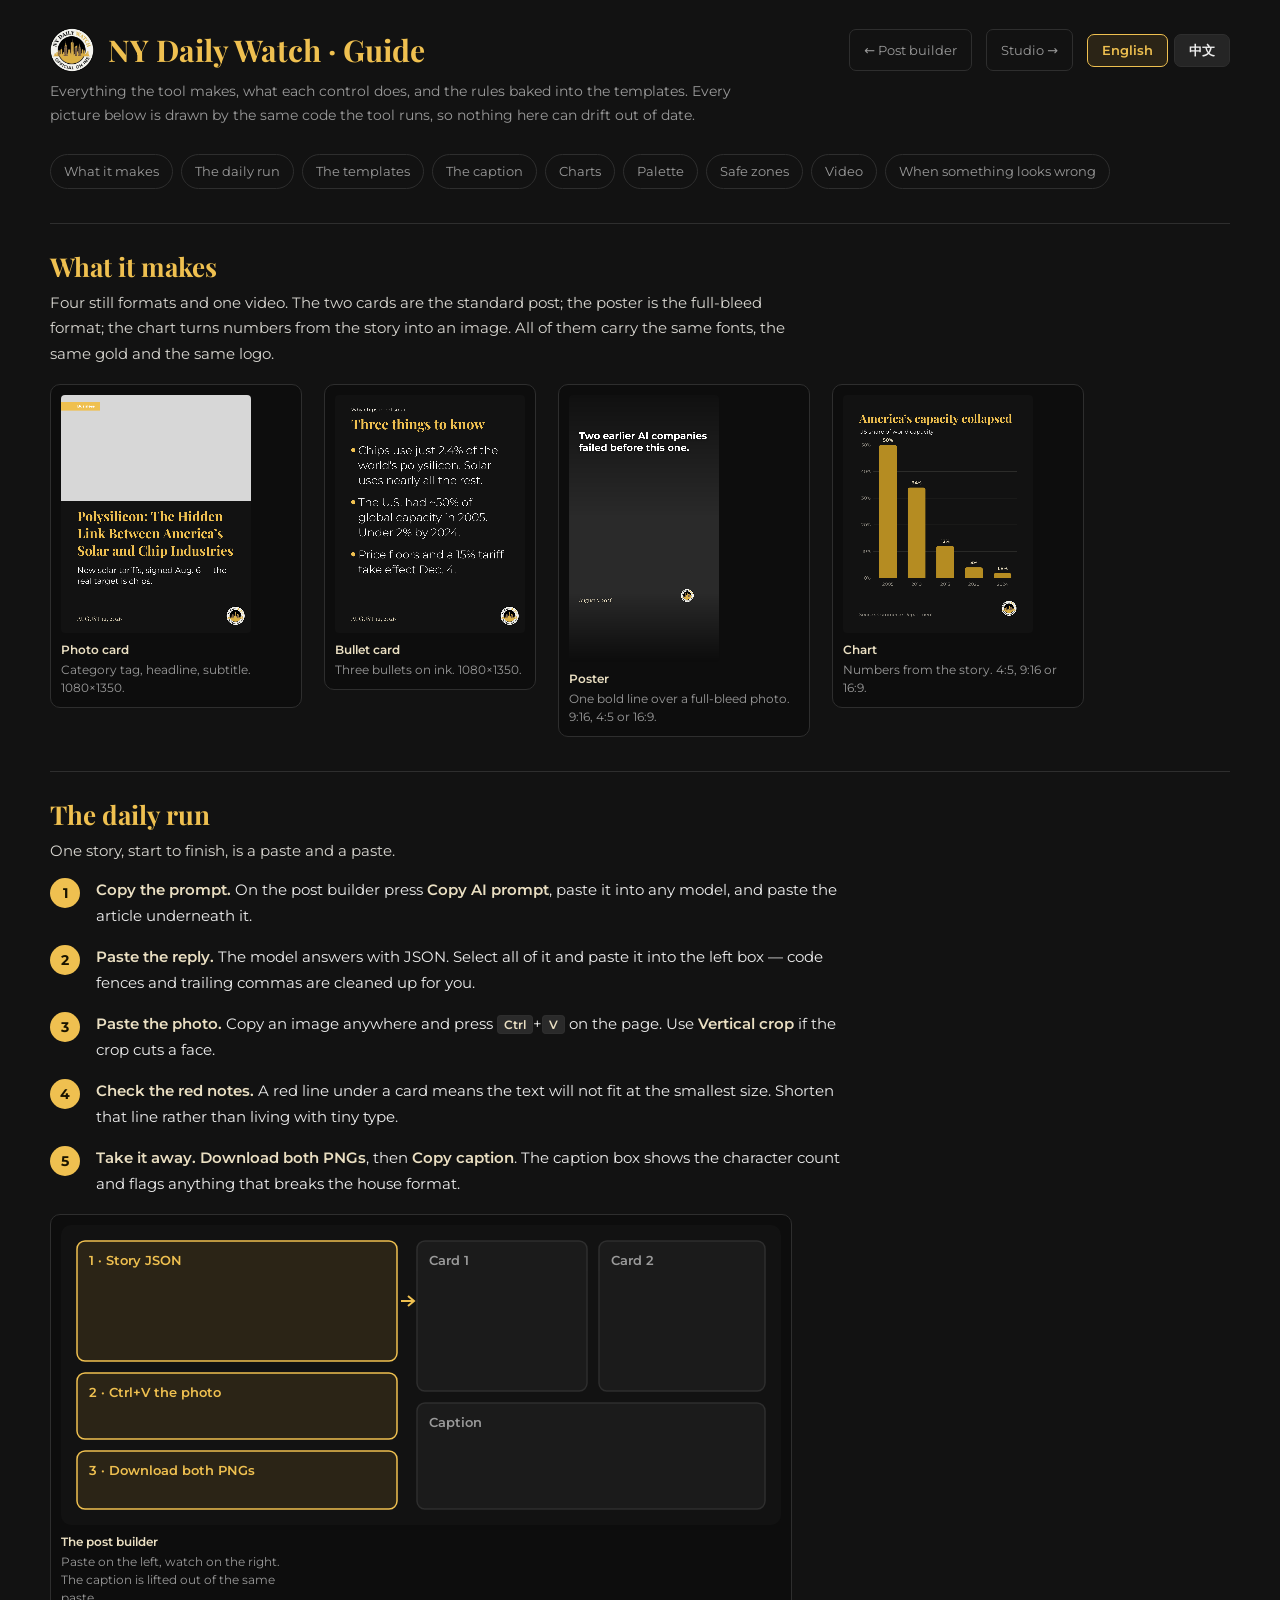
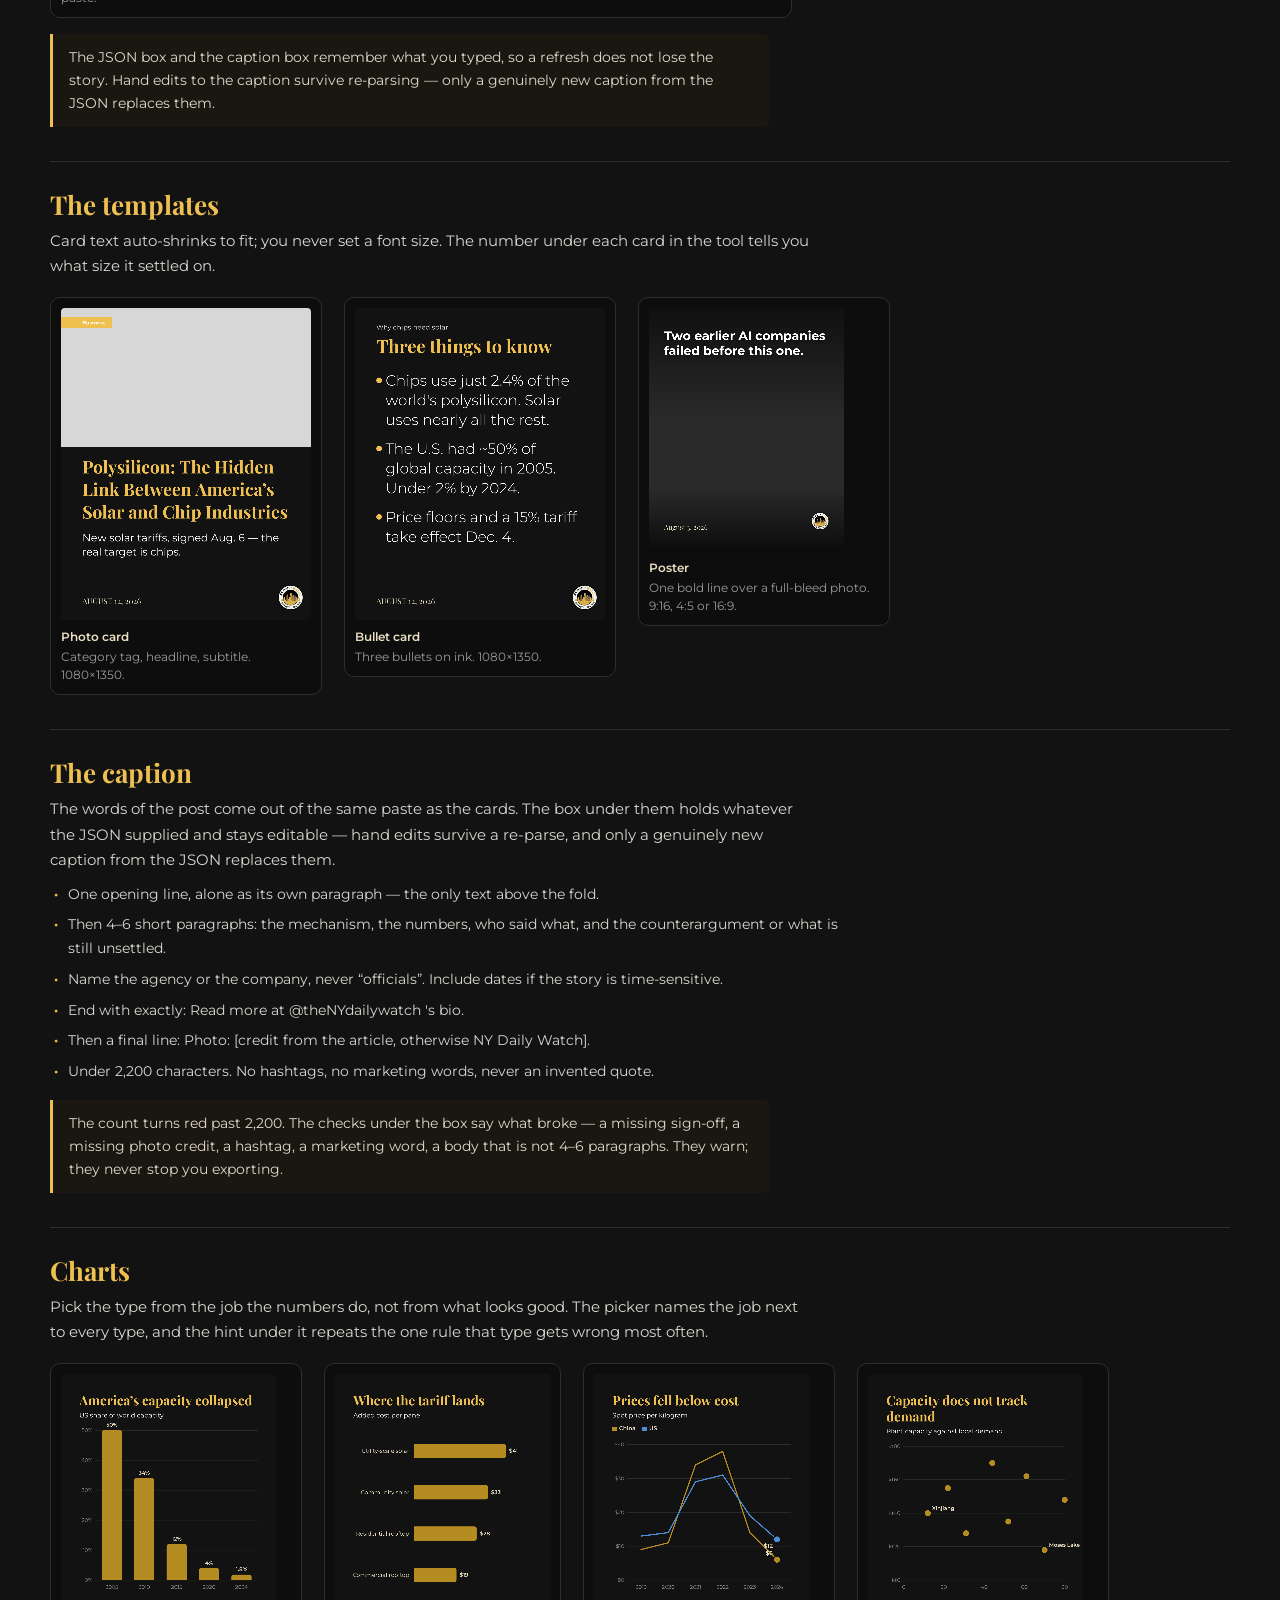
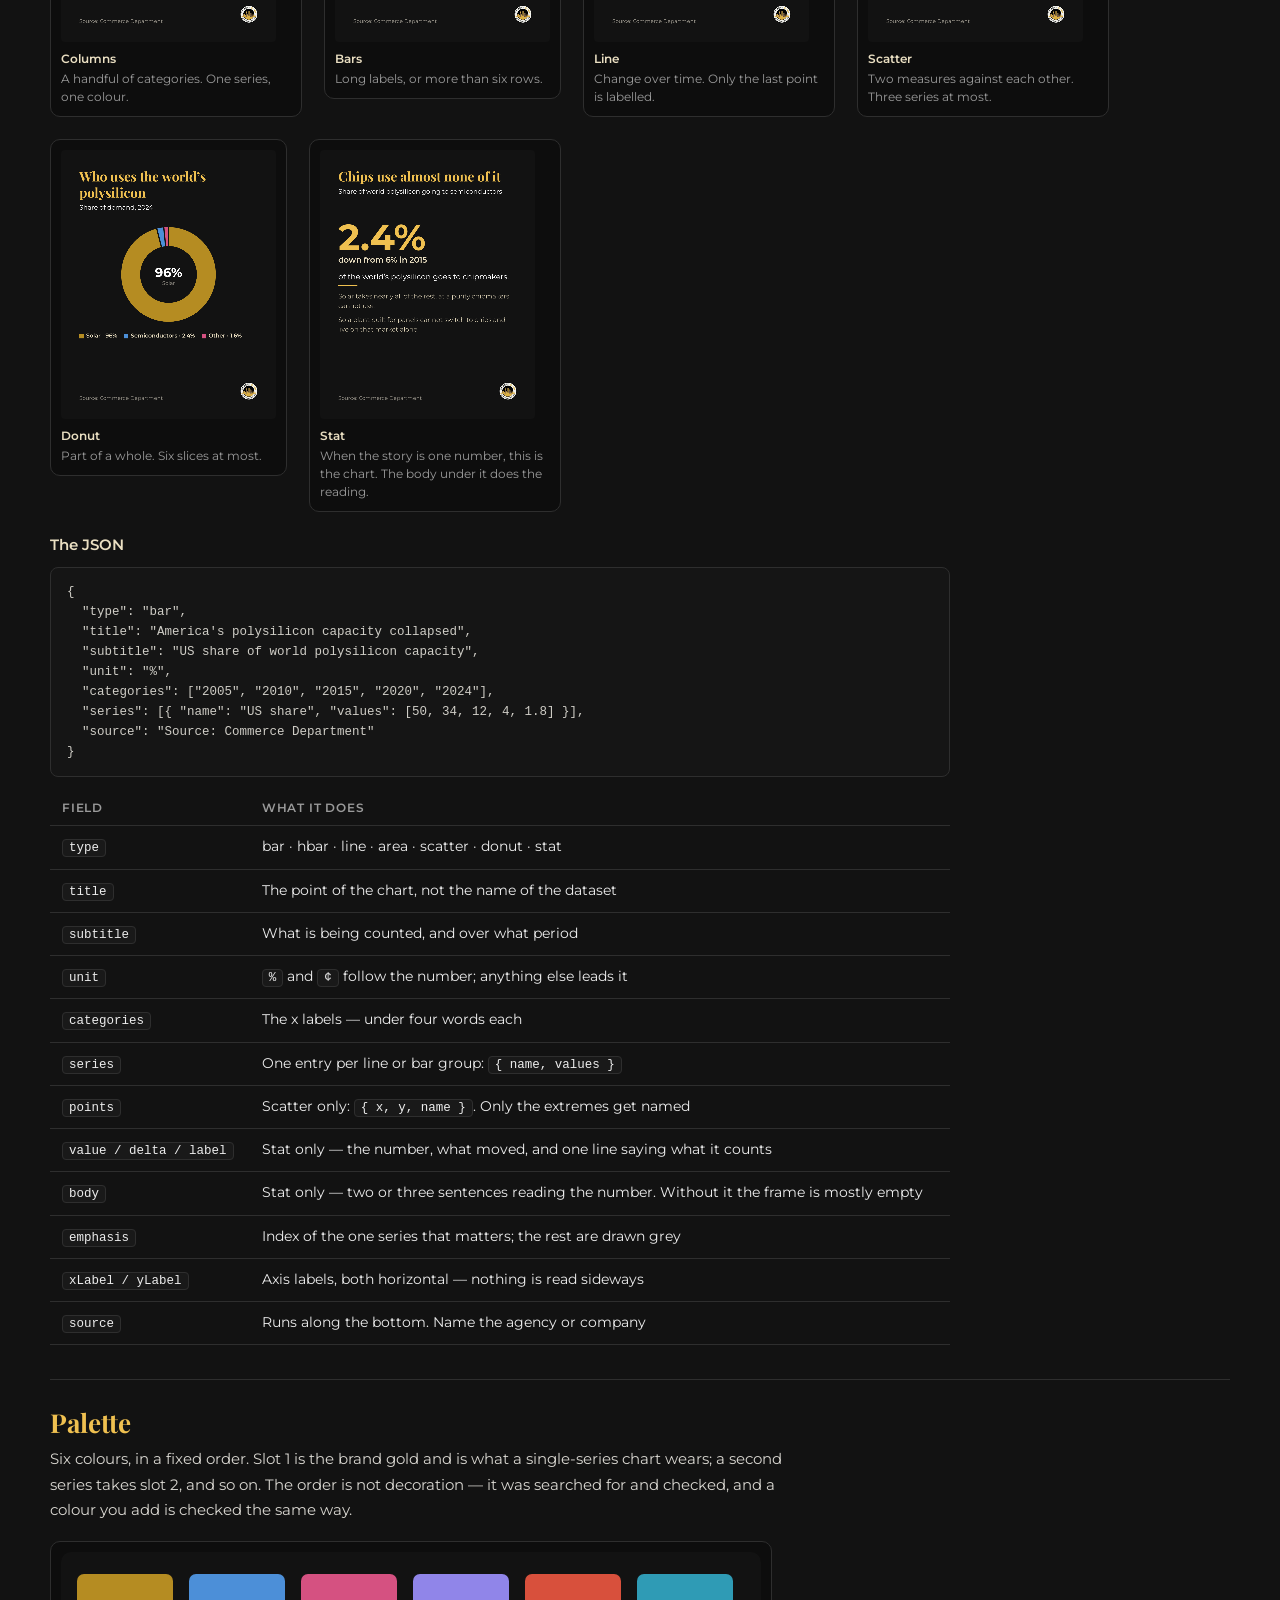
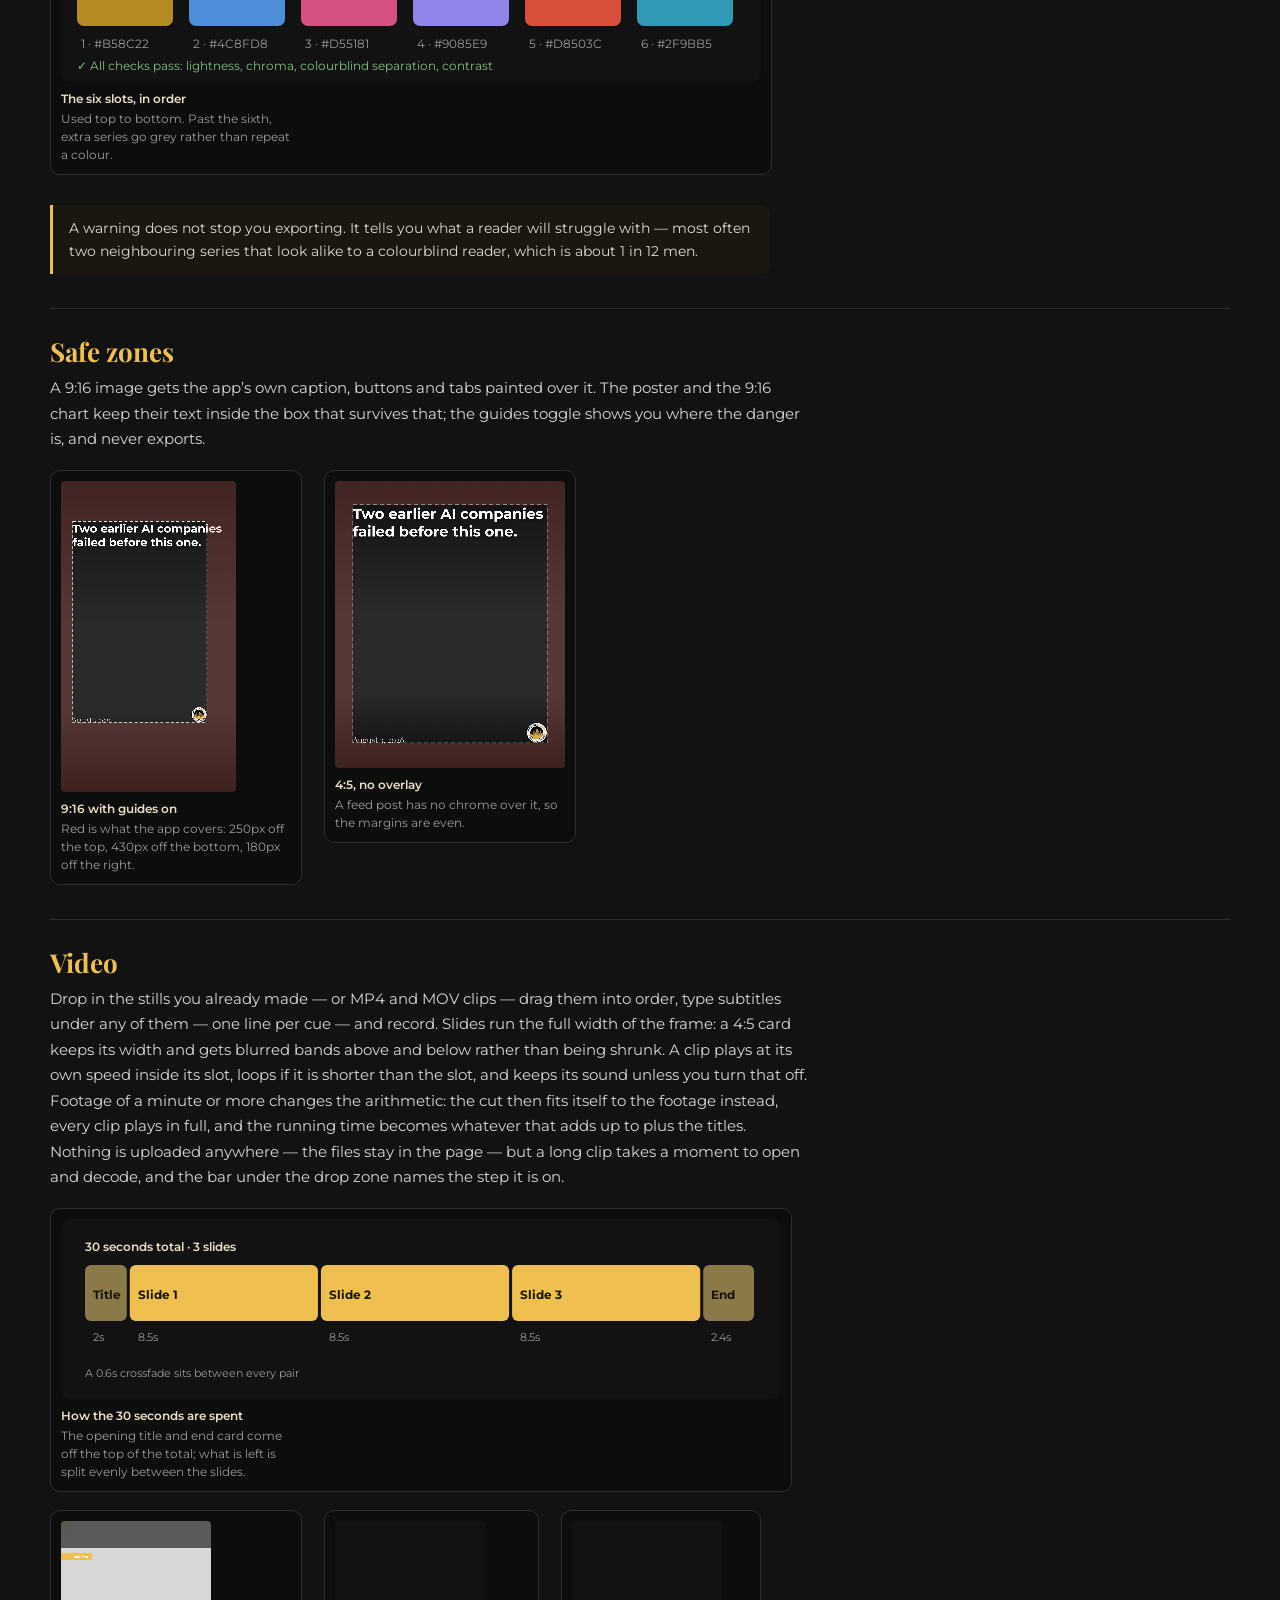
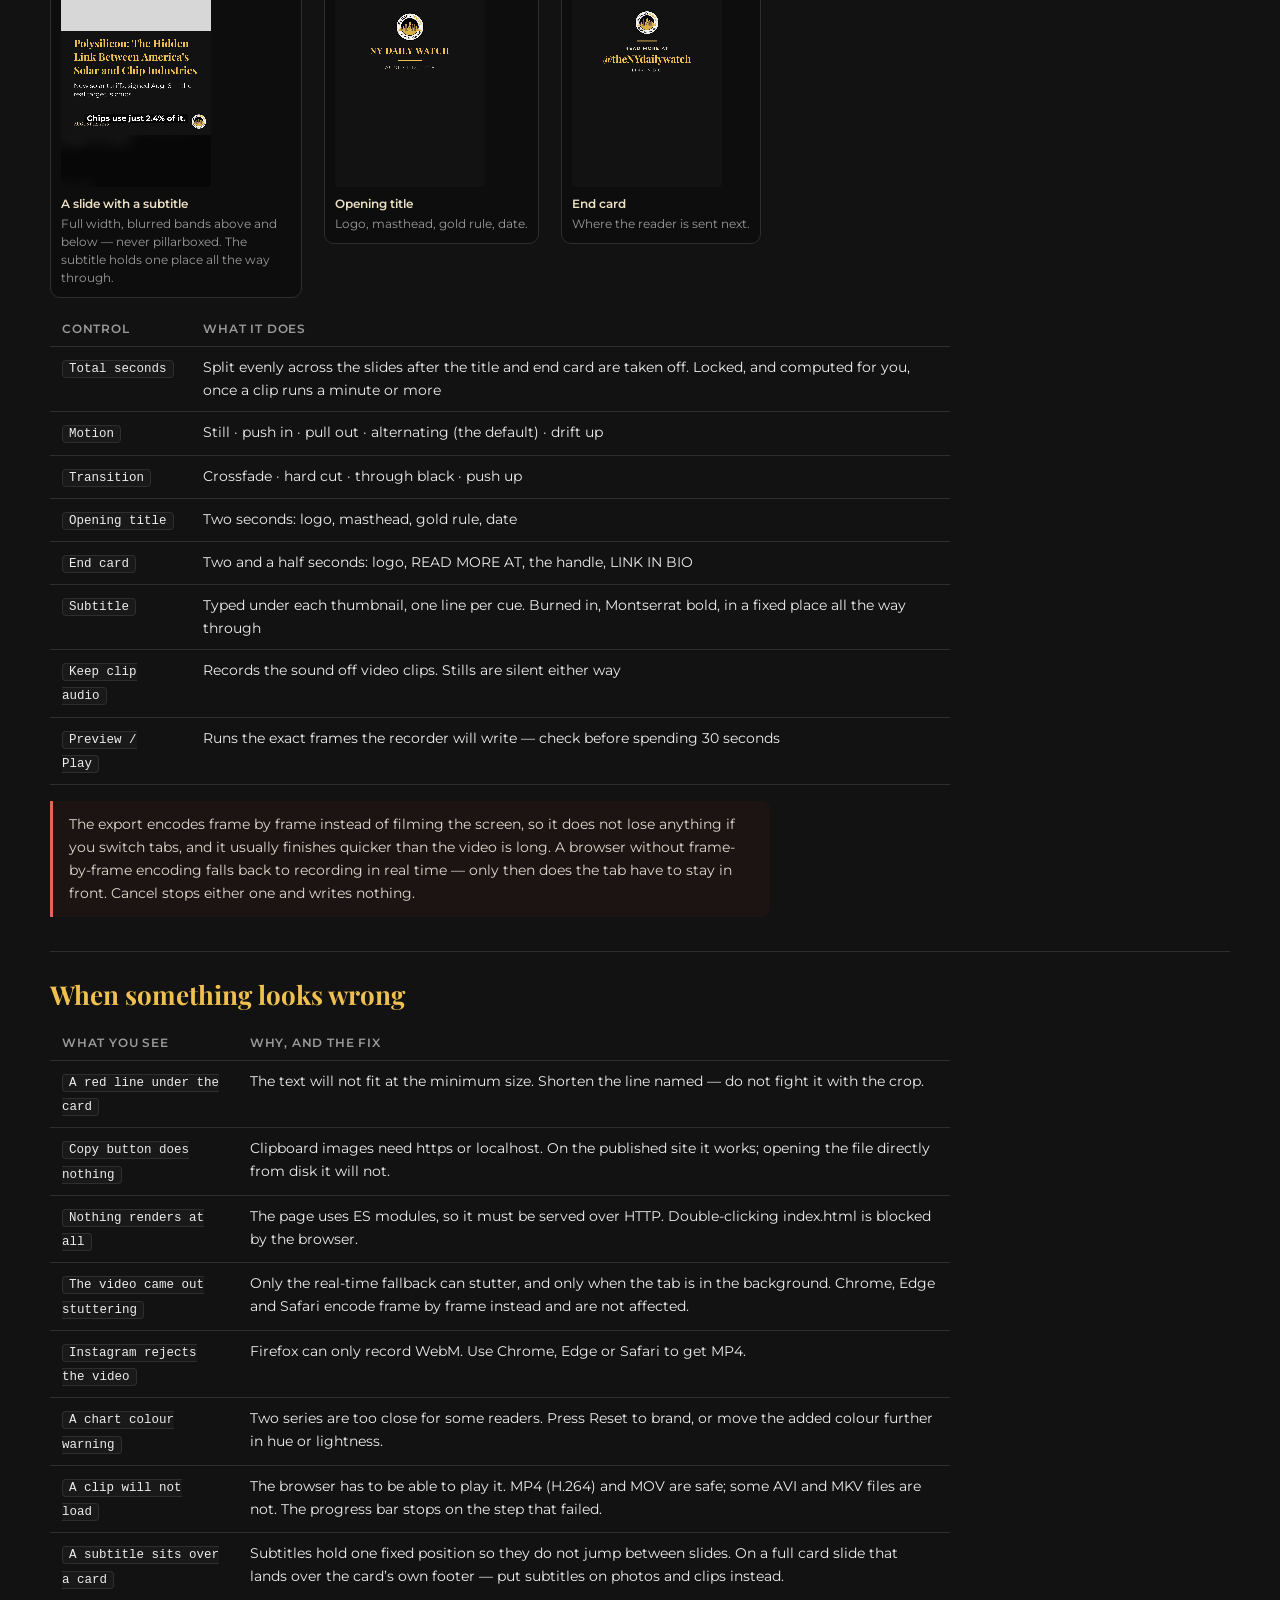
==== commit 403e0718: "Encode the export offline instead of filming the canvas Capturing a canvas through MediaRecorder tie" ====
--- a/guide.html
+++ b/guide.html
@@ -223,14 +223,14 @@
     s7body: 'Drop in the stills you already made — or MP4 and MOV clips — drag them into order, type subtitles under any of them — one line per cue — and record. Slides run the full width of the frame: a 4:5 card keeps its width and gets blurred bands above and below rather than being shrunk. A clip plays at its own speed inside its slot, loops if it is shorter than the slot, and keeps its sound unless you turn that off. Footage of a minute or more changes the arithmetic: the cut then fits itself to the footage instead, every clip plays in full, and the running time becomes whatever that adds up to plus the titles. Nothing is uploaded anywhere — the files stay in the page — but a long clip takes a moment to open and decode, and the bar under the drop zone names the step it is on.',
     figTimeT: 'How the 30 seconds are spent',
     figTimeC: 'The opening title and end card come off the top of the total; what is left is split evenly between the slides.',
-    s7note: 'Recording runs in real time — a 30-second video takes 30 seconds — and a background tab drops frames. Leave the tab in front until it finishes, or press Cancel.',
+    s7note: 'The export encodes frame by frame instead of filming the screen, so it does not lose anything if you switch tabs, and it usually finishes quicker than the video is long. A browser without frame-by-frame encoding falls back to recording in real time — only then does the tab have to stay in front. Cancel stops either one and writes nothing.',
 
     s8title: 'When something looks wrong',
     fixes: [
       ['A red line under the card', 'The text will not fit at the minimum size. Shorten the line named — do not fight it with the crop.'],
       ['Copy button does nothing', 'Clipboard images need https or localhost. On the published site it works; opening the file directly from disk it will not.'],
       ['Nothing renders at all', 'The page uses ES modules, so it must be served over HTTP. Double-clicking index.html is blocked by the browser.'],
-      ['The video came out stuttering', 'The tab was in the background while recording. Record again with the tab in front.'],
+      ['The video came out stuttering', 'Only the real-time fallback can stutter, and only when the tab is in the background. Chrome, Edge and Safari encode frame by frame instead and are not affected.'],
       ['Instagram rejects the video', 'Firefox can only record WebM. Use Chrome, Edge or Safari to get MP4.'],
       ['A chart colour warning', 'Two series are too close for some readers. Press Reset to brand, or move the added colour further in hue or lightness.'],
       ['A clip will not load', 'The browser has to be able to play it. MP4 (H.264) and MOV are safe; some AVI and MKV files are not. The progress bar stops on the step that failed.'],
@@ -335,14 +335,14 @@
     s7body: '把做好的图——或者 MP4 / MOV 视频片段——丢进去，拖动排序，可以在任意一张下面写字幕（每行一条，依次出现），然后录制。每张素材都横向铺满画面：4:5 的卡片保持满宽，上下补模糊背景，而不是被缩小。视频片段按自己的速度播放，短于分配时长会自动循环，原声默认保留。素材里有一分钟及以上的片段时，算法会反过来：总长按素材本身自适应，每段视频都完整播放，总时长就是它们加上片头片尾。文件不会上传到任何地方（全部留在页面里），但长片段打开和解码需要一点时间，投放区下面的进度条会说明当前进行到哪一步。',
     figTimeT: '30 秒是怎么分配的',
     figTimeC: '总时长先扣掉片头和片尾，剩下的平均分给每张图。',
-    s7note: '录制按真实时间进行——30 秒的视频就要录 30 秒——切到后台会掉帧。录完之前请让这个标签页保持在最前，不想等就点「取消」。',
+    s7note: '导出是逐帧编码，不是录屏，所以切到别的标签页也不会丢内容，通常还比片长更快完成。浏览器不支持逐帧编码时才会退回实时录制，那种情况下需要保持本页在最前。中途点「取消」两种方式都会立即中断且不产出文件。',
 
     s8title: '出问题时怎么办',
     fixes: [
       ['卡片下面有红字', '文字缩到最小字号还是放不下。请缩短它点名的那一句，别靠调裁切硬解决。'],
       ['复制按钮没反应', '复制图片到剪贴板需要 https 或 localhost。线上站点可以用；直接双击本地文件打开则不行。'],
       ['页面完全不出图', '页面用了 ES 模块，必须通过 HTTP 打开。直接双击 index.html 会被浏览器拦下。'],
-      ['视频很卡', '录制期间标签页被切到后台了。让页面保持在最前重录一次。'],
+      ['视频很卡', '只有退回实时录制时才可能卡，而且只在标签页被切到后台的情况下。Chrome / Edge / Safari 走的是逐帧编码，不受影响。'],
       ['Instagram 不收这个视频', 'Firefox 只能录 WebM。用 Chrome / Edge / Safari 才能得到 MP4。'],
       ['图表提示配色问题', '有两个系列对部分读者太接近。点「恢复品牌配色」，或者把新加的颜色在色相或明度上拉开一些。'],
       ['视频片段读不进来', '浏览器必须能播放它。MP4（H.264）和 MOV 最保险，部分 AVI / MKV 不行。进度条会停在失败的那一步。'],
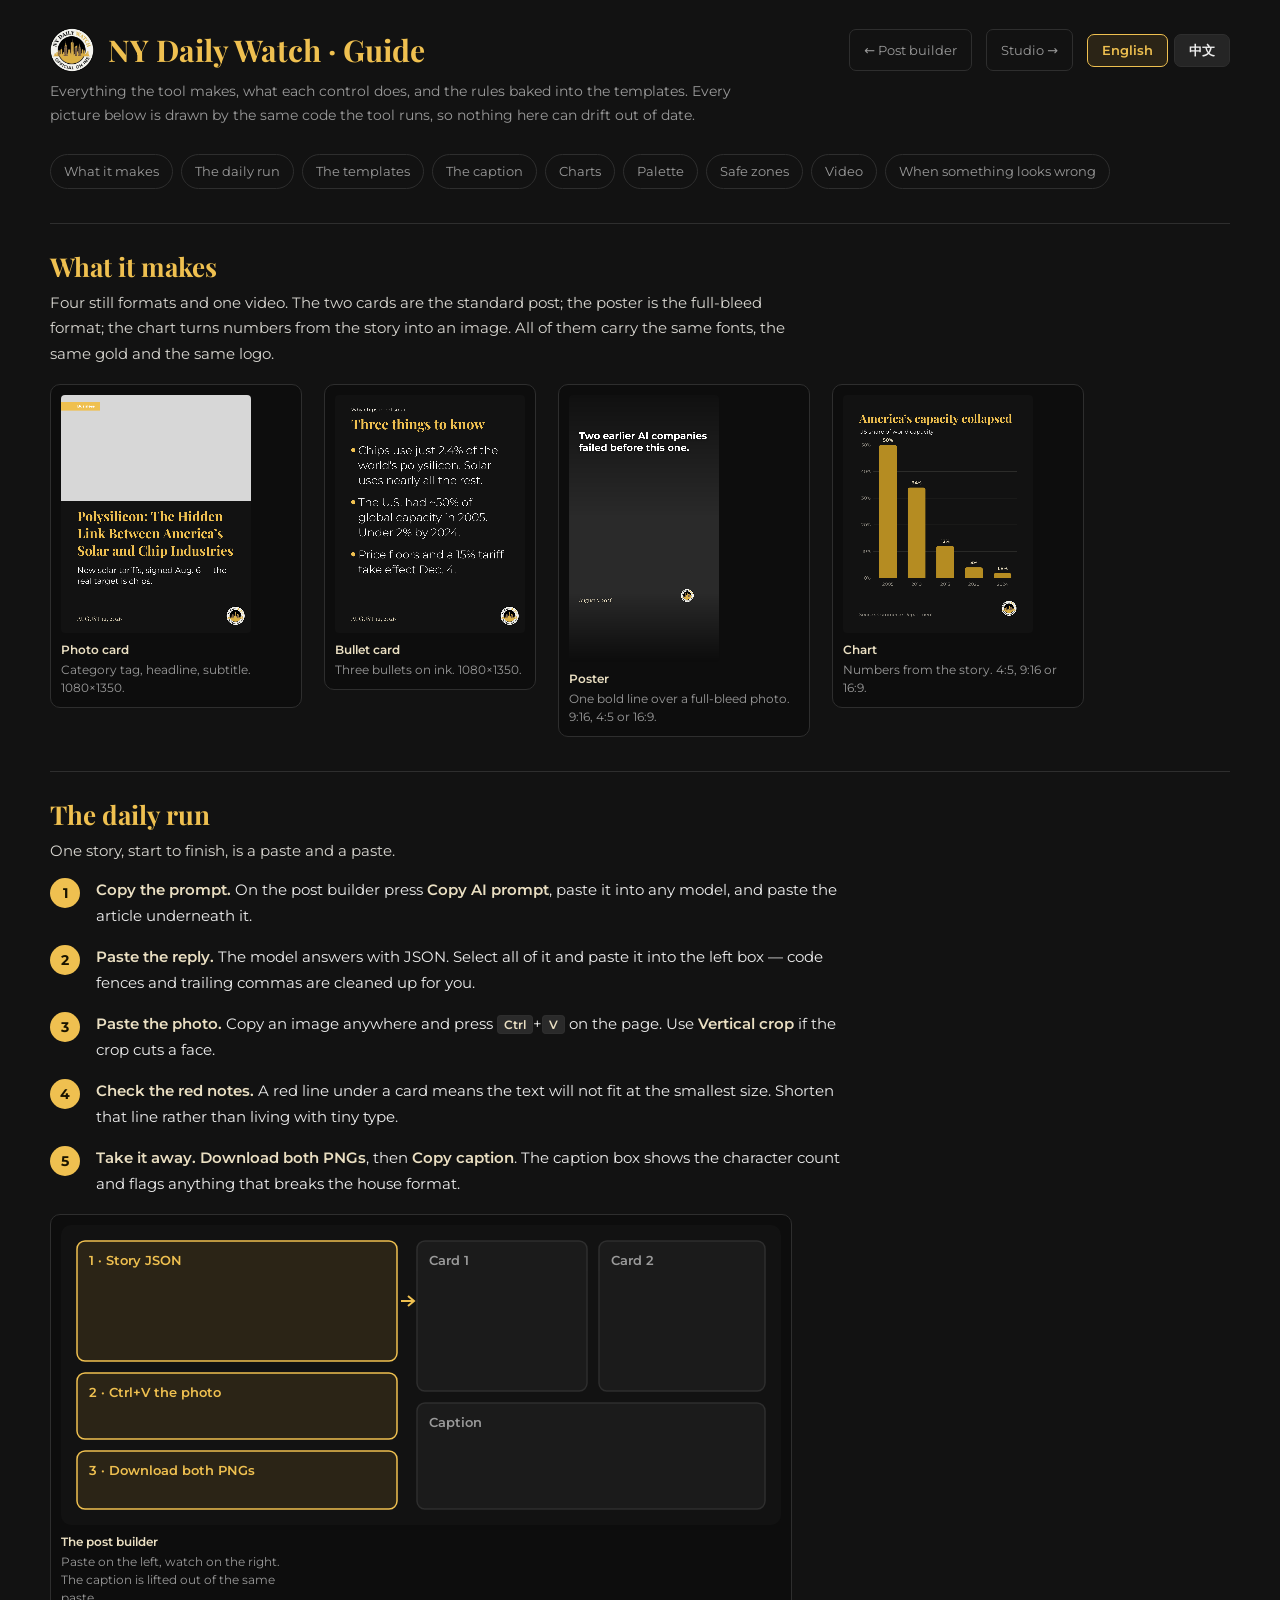
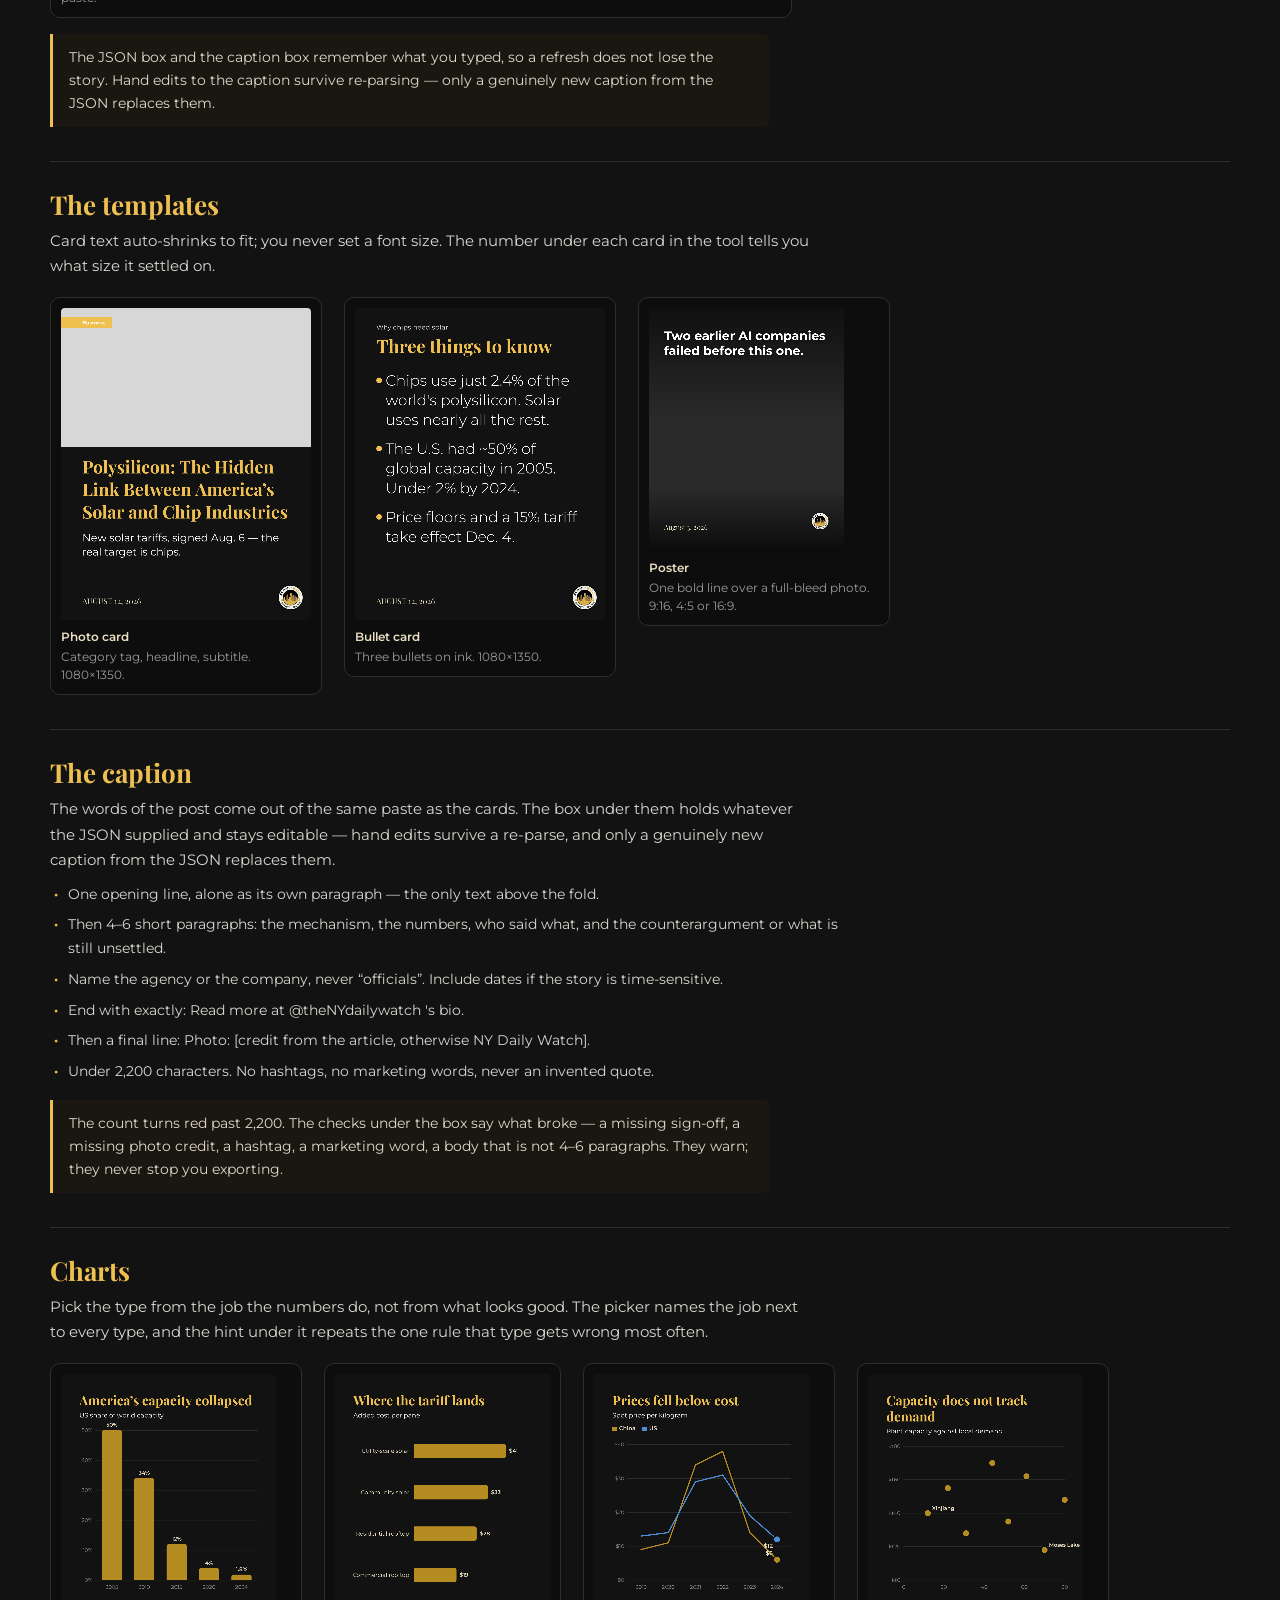
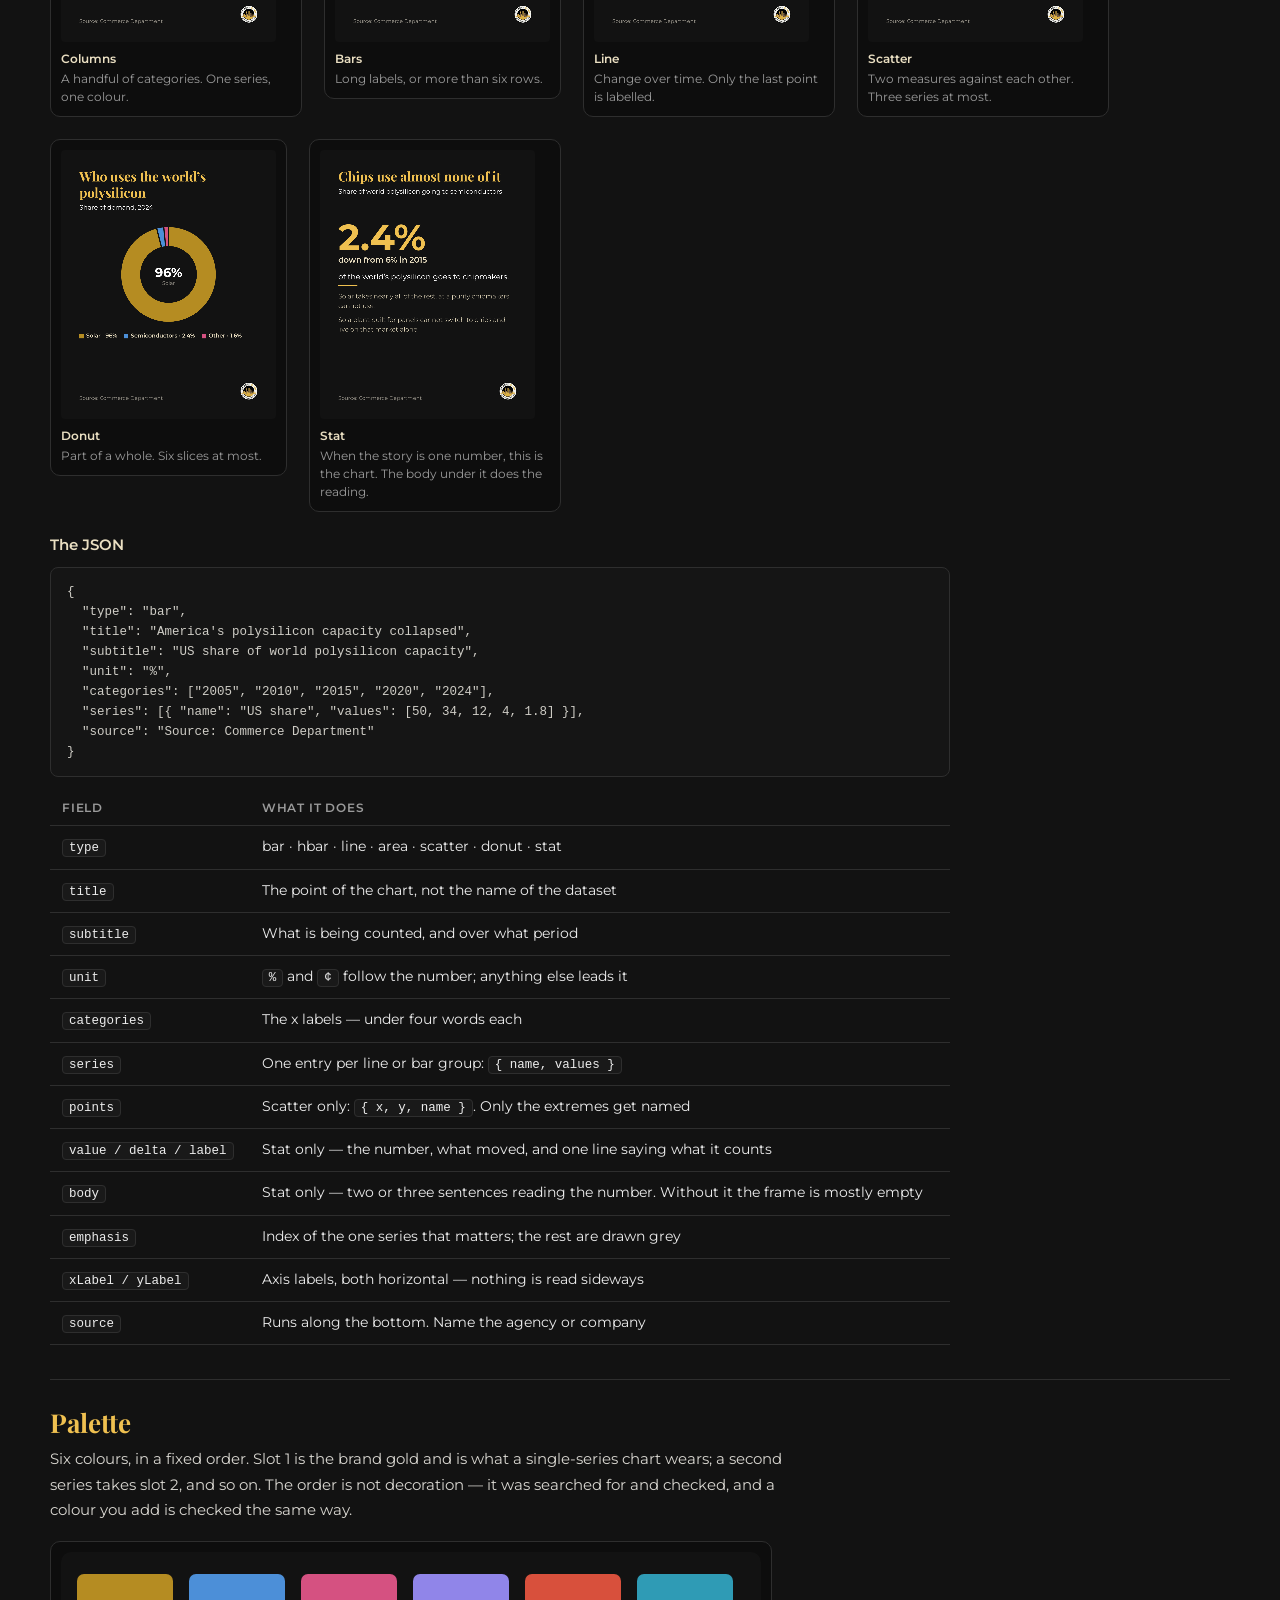
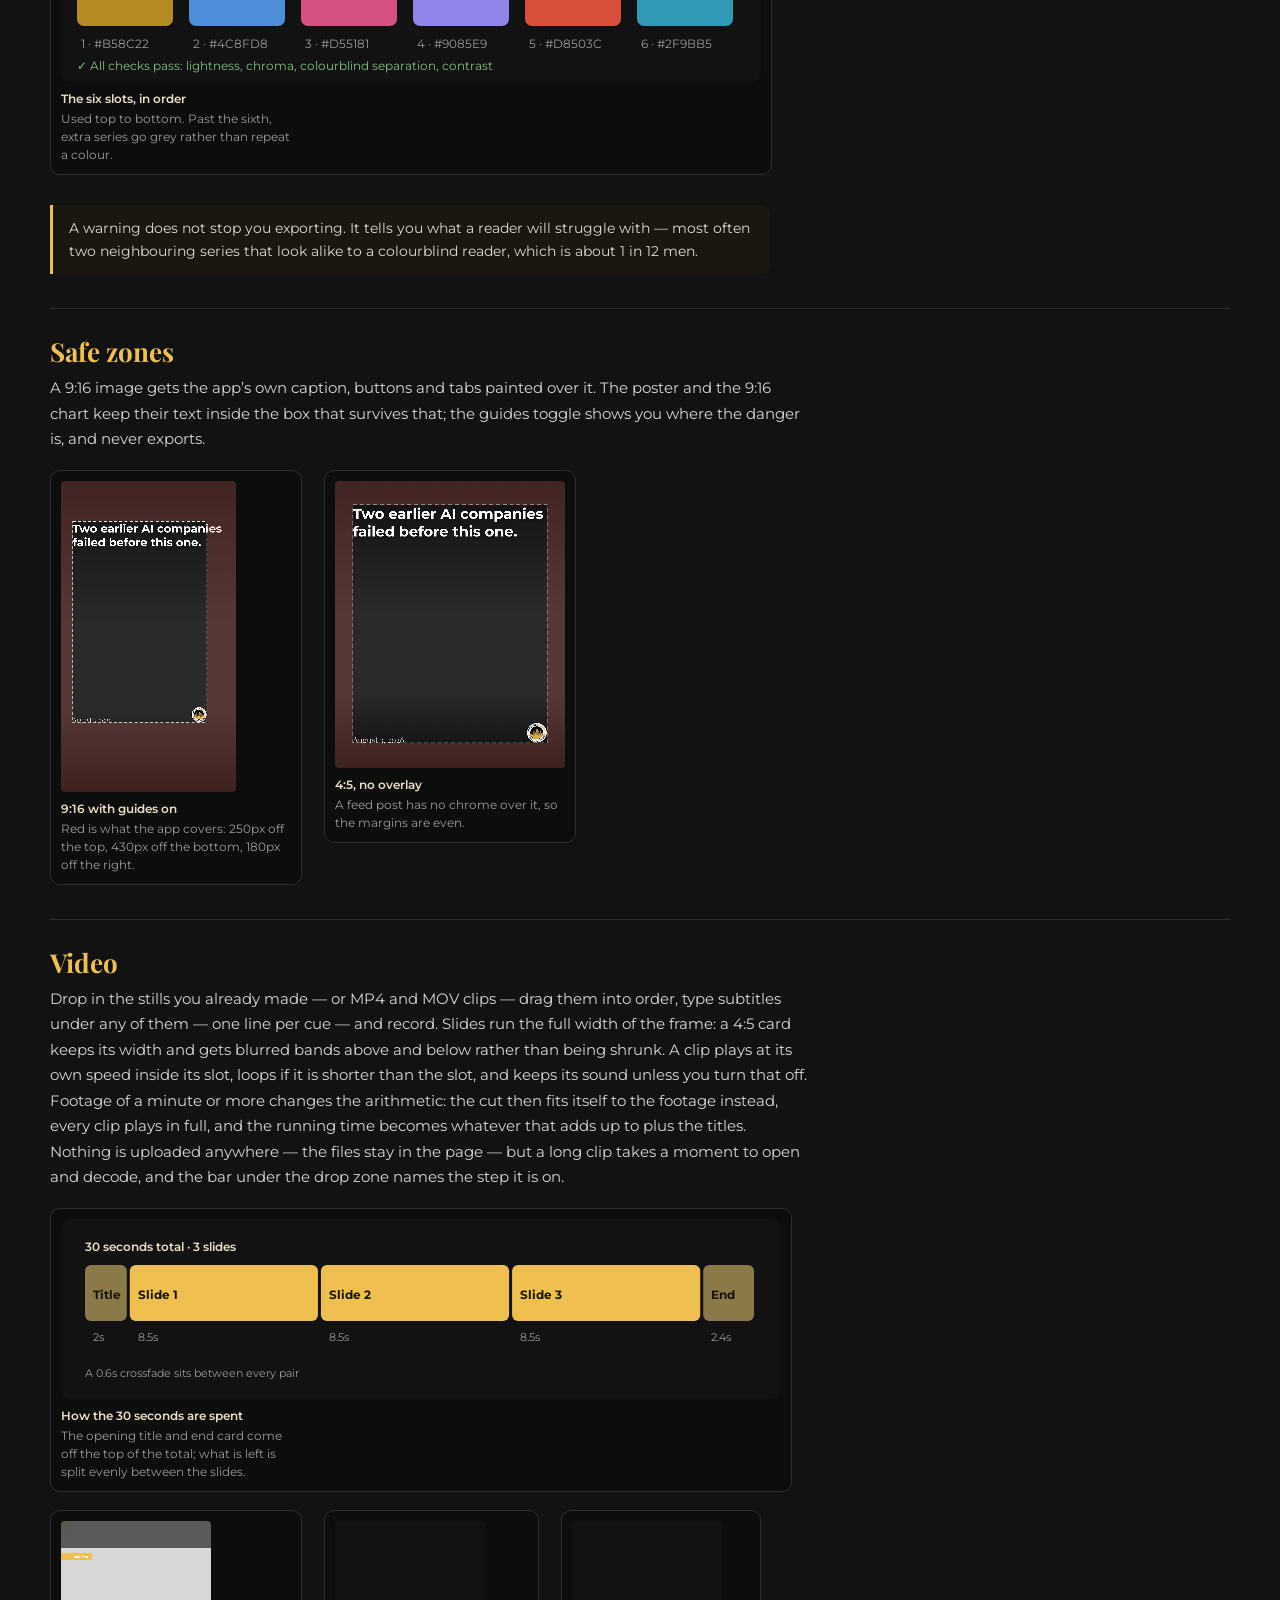
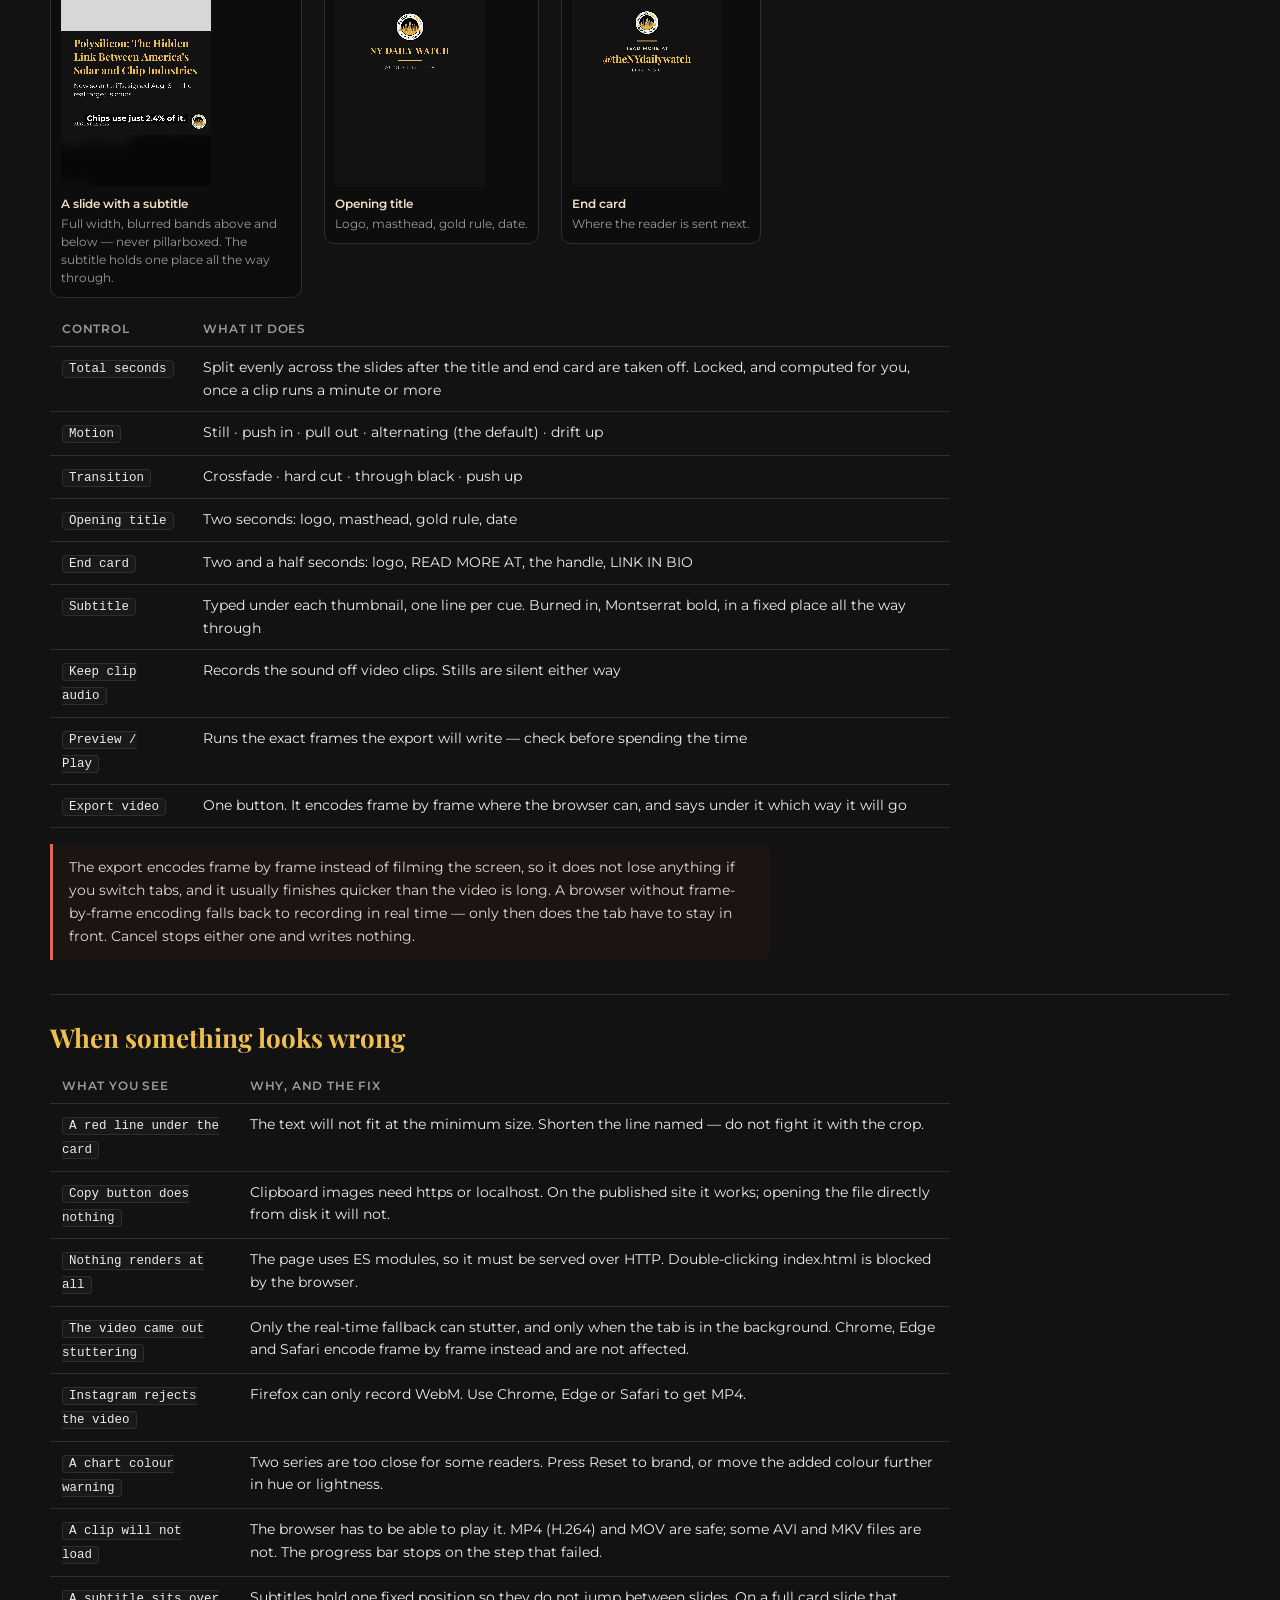
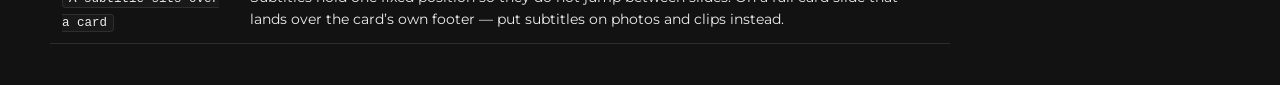
==== commit f8f3f9d2: "Name the export button after what it now does The button still said Record video, from when it filme" ====
--- a/guide.html
+++ b/guide.html
@@ -260,7 +260,8 @@
       ['End card', 'Two and a half seconds: logo, READ MORE AT, the handle, LINK IN BIO'],
       ['Subtitle', 'Typed under each thumbnail, one line per cue. Burned in, Montserrat bold, in a fixed place all the way through'],
       ['Keep clip audio', 'Records the sound off video clips. Stills are silent either way'],
-      ['Preview / Play', 'Runs the exact frames the recorder will write — check before spending 30 seconds'],
+      ['Preview / Play', 'Runs the exact frames the export will write — check before spending the time'],
+      ['Export video', 'One button. It encodes frame by frame where the browser can, and says under it which way it will go'],
     ],
     figLayoutT: 'The post builder',
     figLayoutC: 'Paste on the left, watch on the right. The caption is lifted out of the same paste.',
@@ -372,7 +373,8 @@
       ['片尾', '2.4 秒：logo、READ MORE AT、账号、LINK IN BIO'],
       ['字幕', '在每张缩略图下面直接输入，每行一条。烧录进画面，Montserrat 粗体，全片位置固定'],
       ['保留片段原声', '录下视频片段的声音。静态图本来就没有声音'],
-      ['预览 / 播放', '走的是录制时完全相同的画面，先看清楚再花 30 秒去录'],
+      ['预览 / 播放', '走的是导出时完全相同的画面，先看清楚再花时间导'],
+      ['导出视频', '只有这一个按钮。浏览器支持时走逐帧编码，按钮下面会写明这次走的是哪种方式'],
     ],
     figLayoutT: '主页布局',
     figLayoutC: '左边粘贴，右边看效果。caption 从同一次粘贴里提取。',
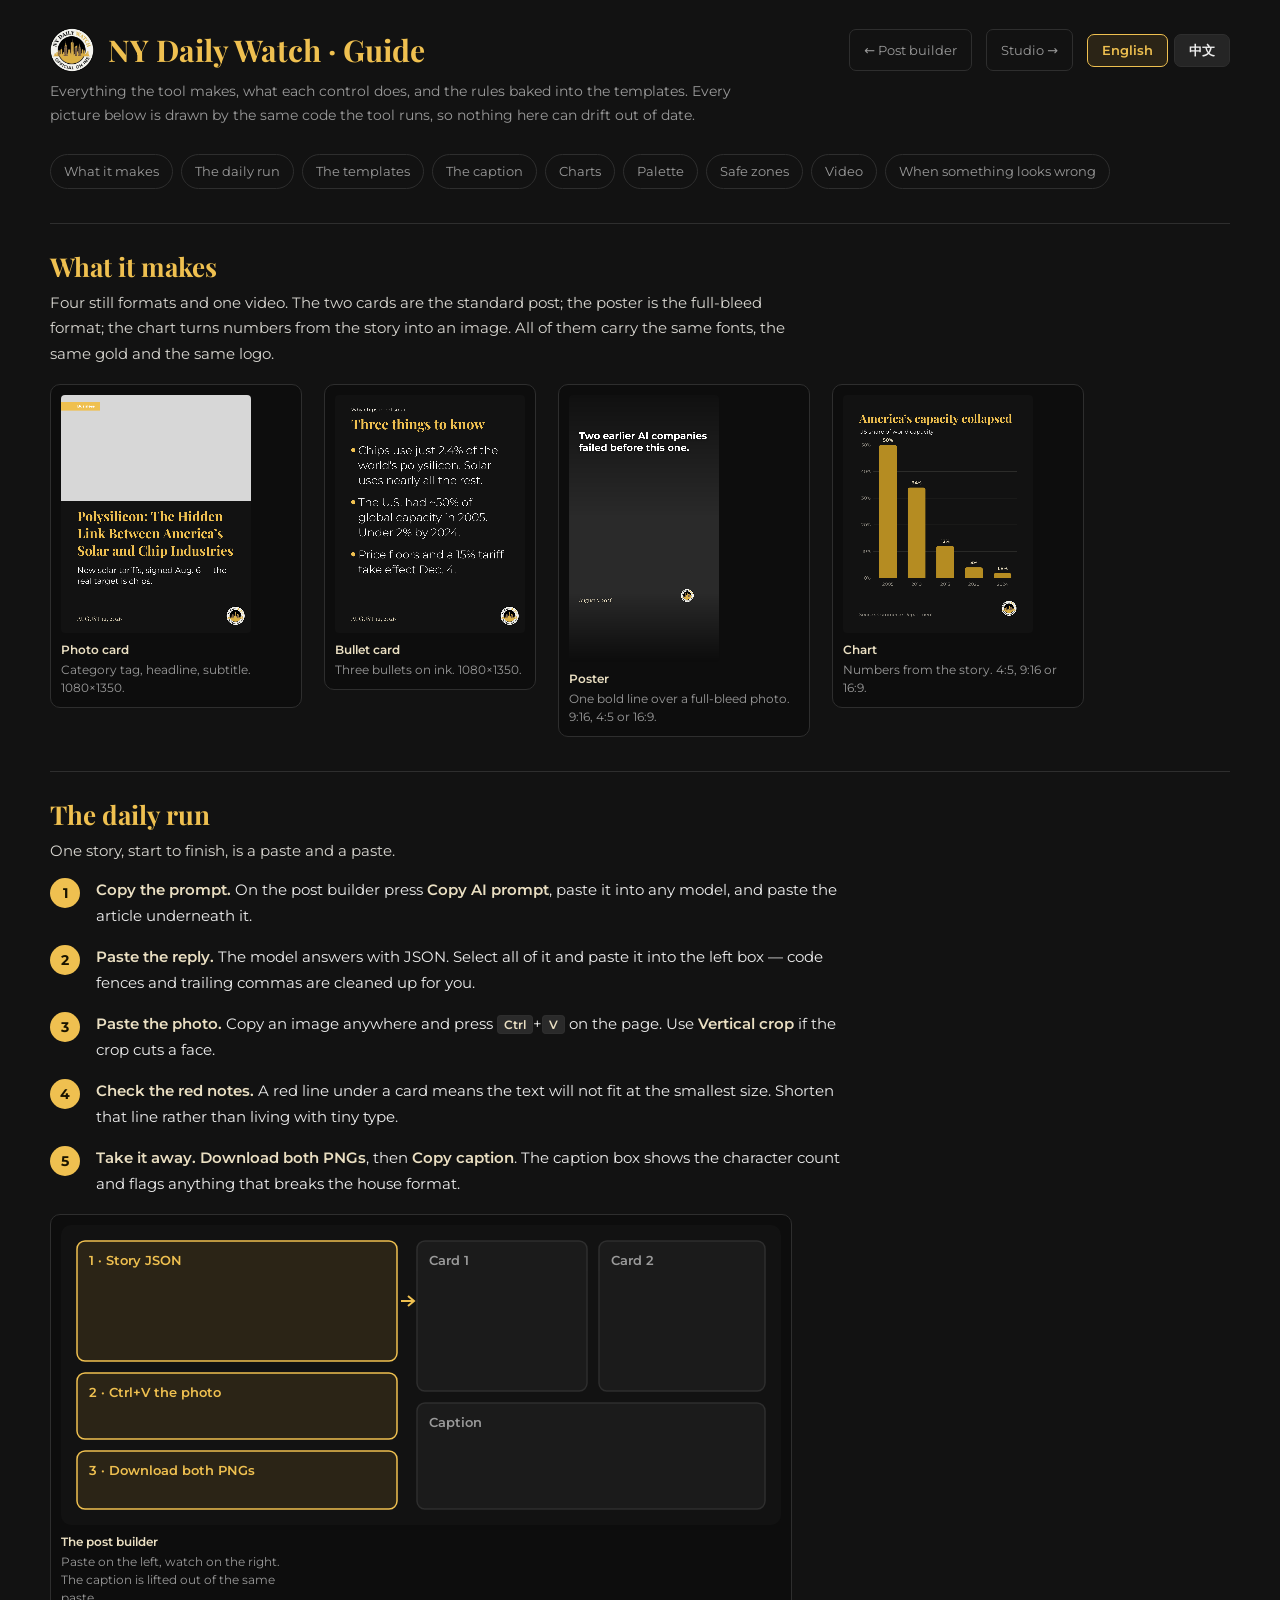
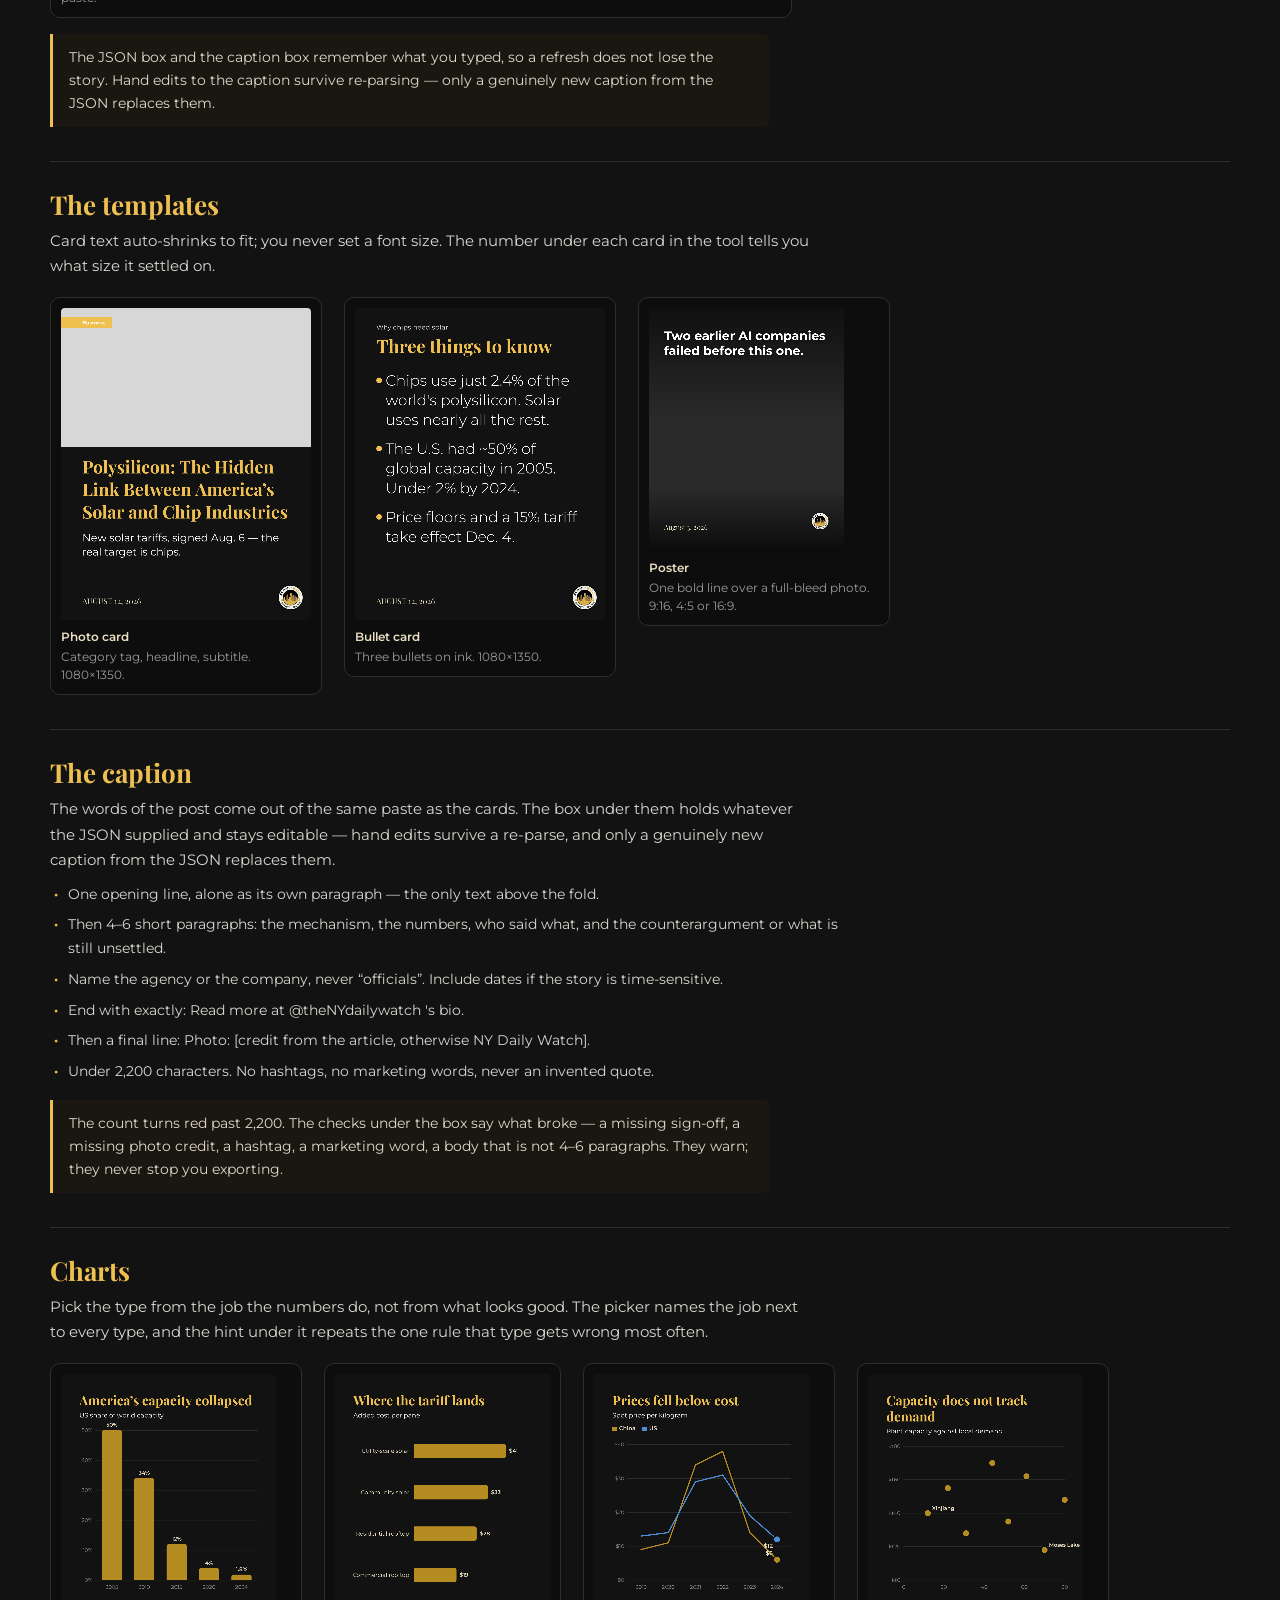
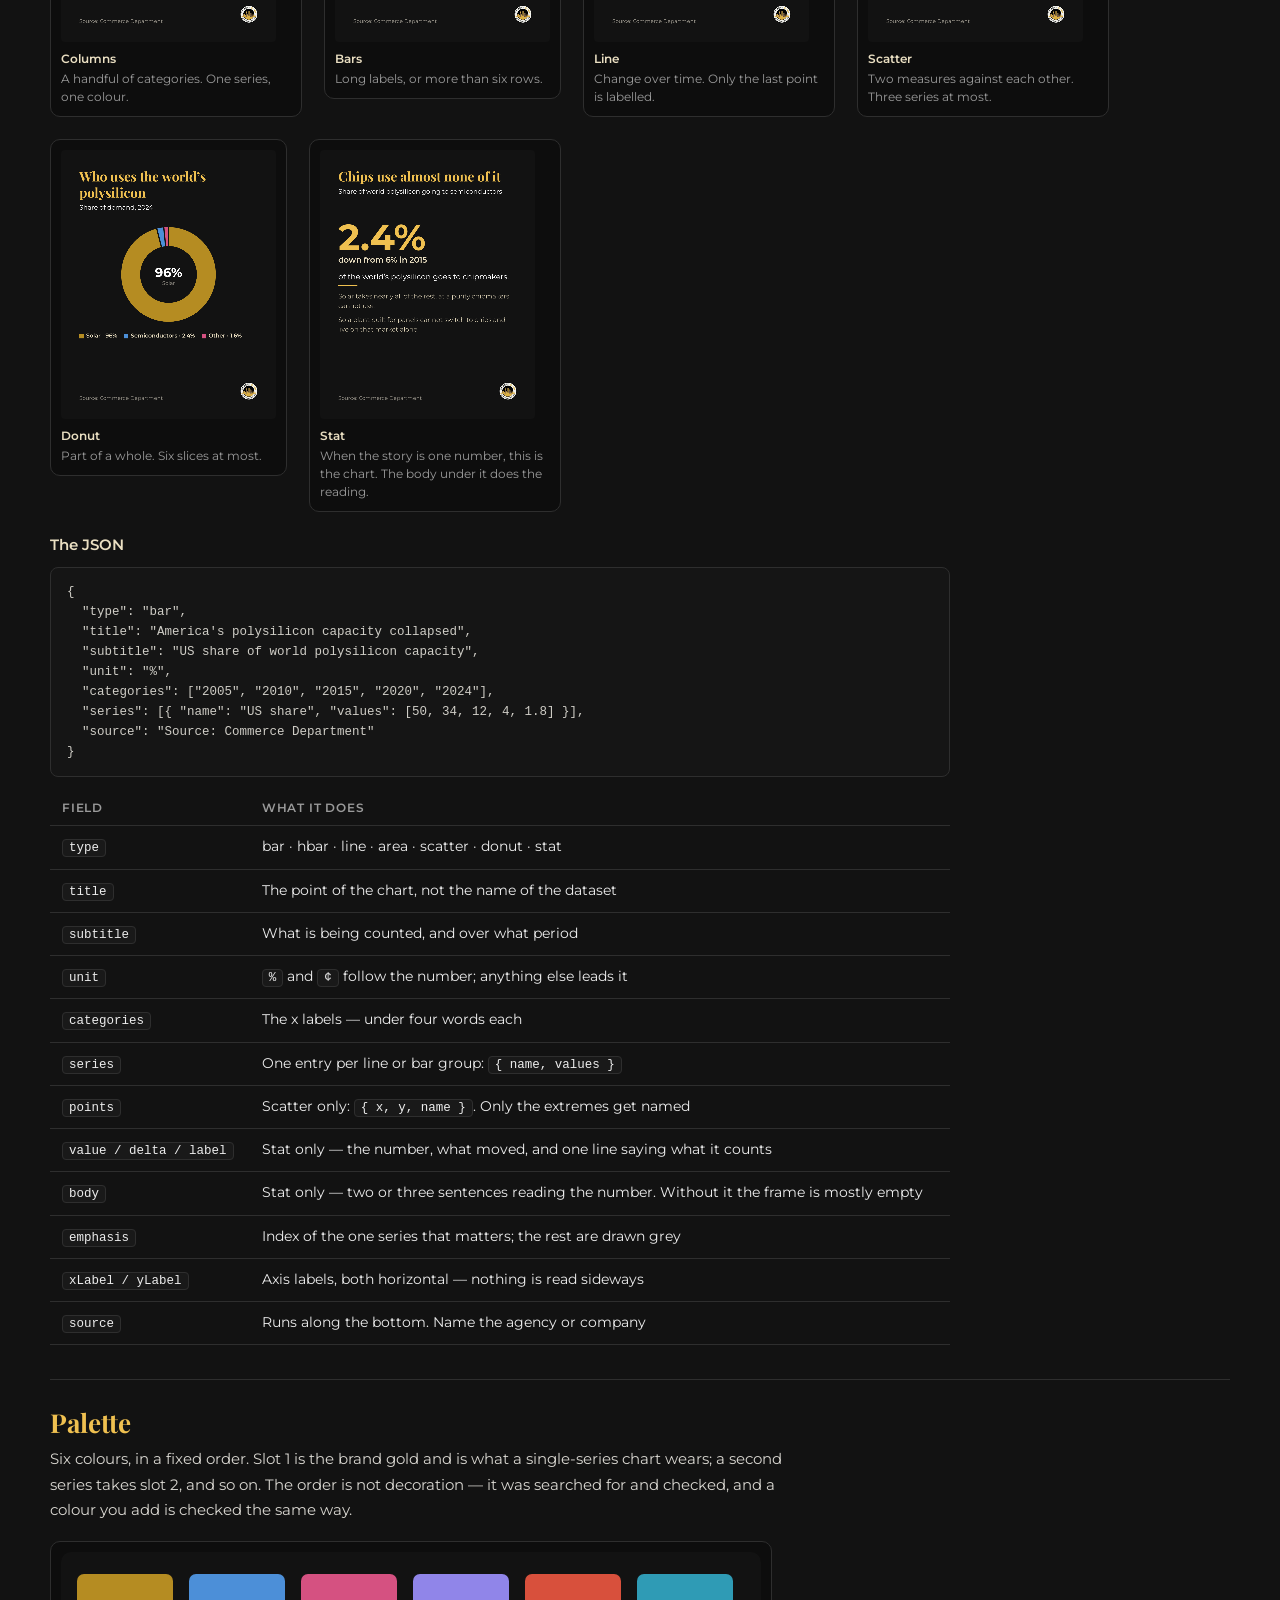
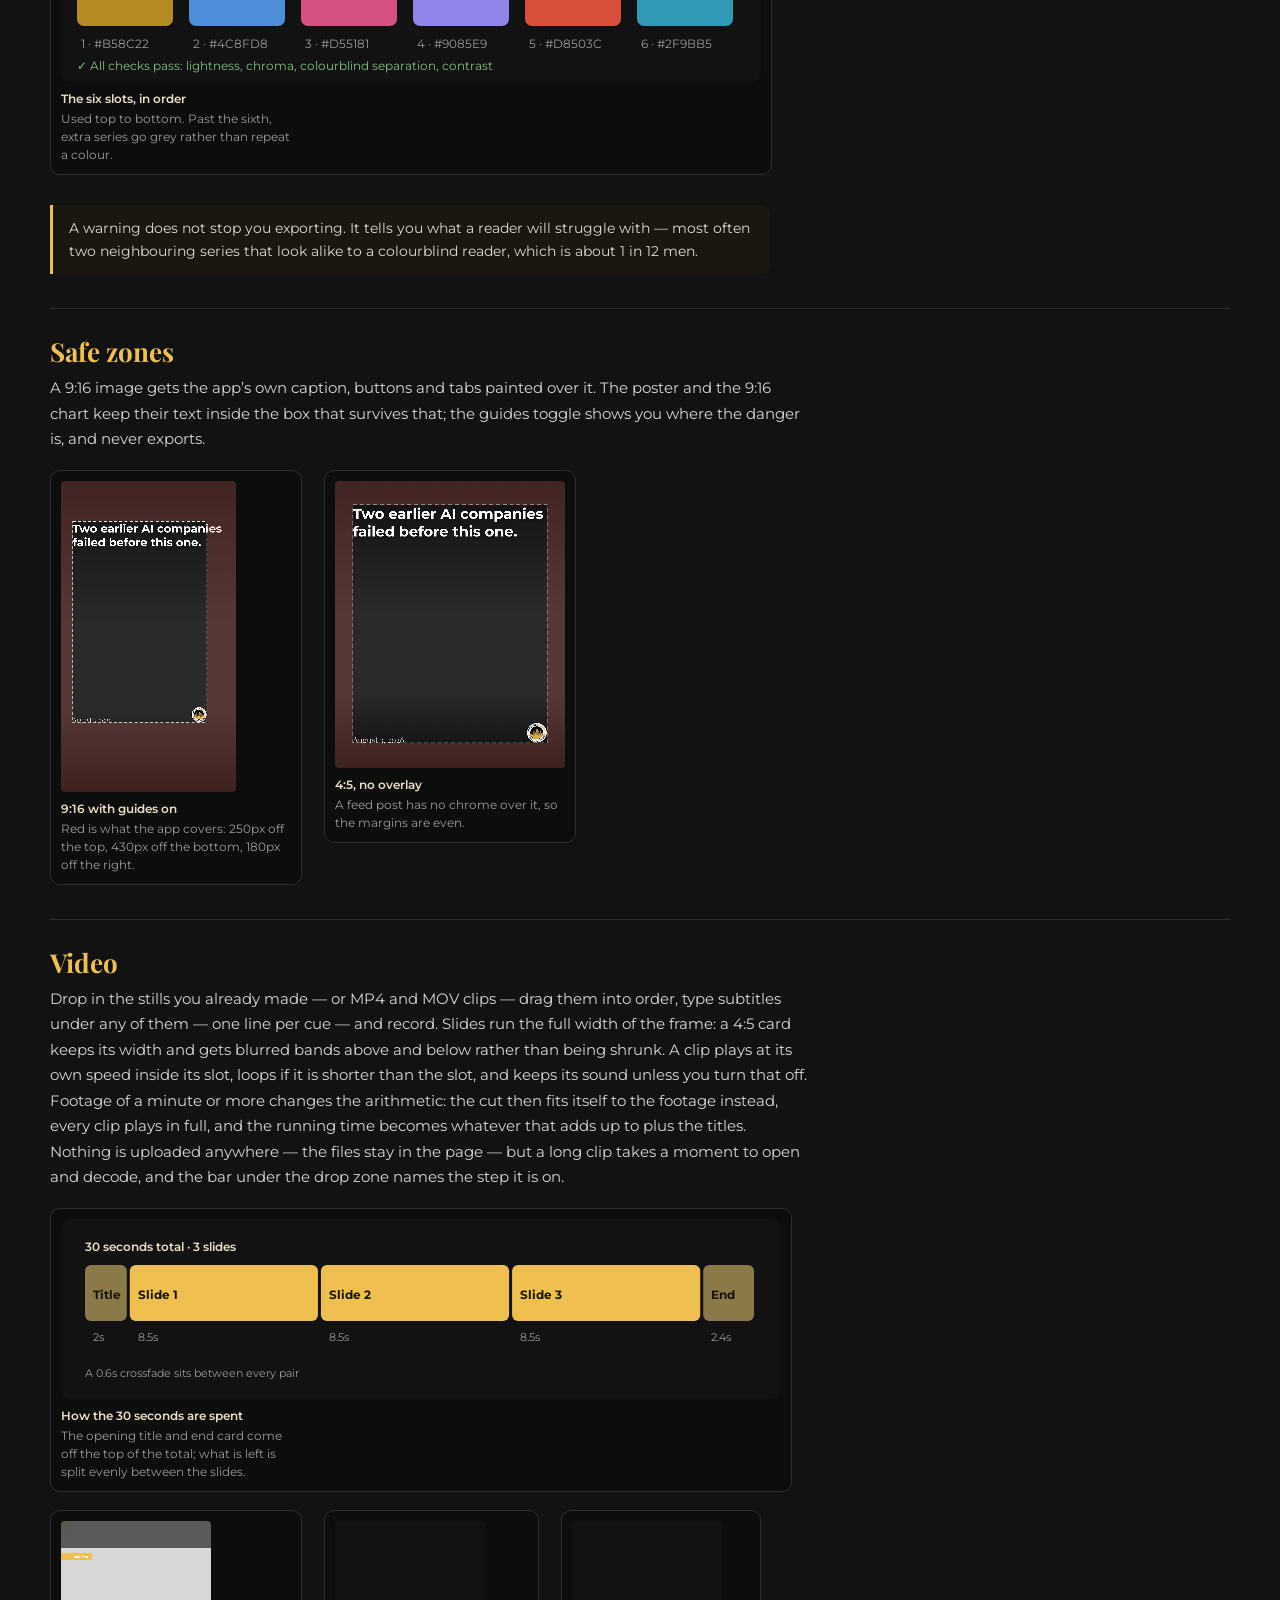
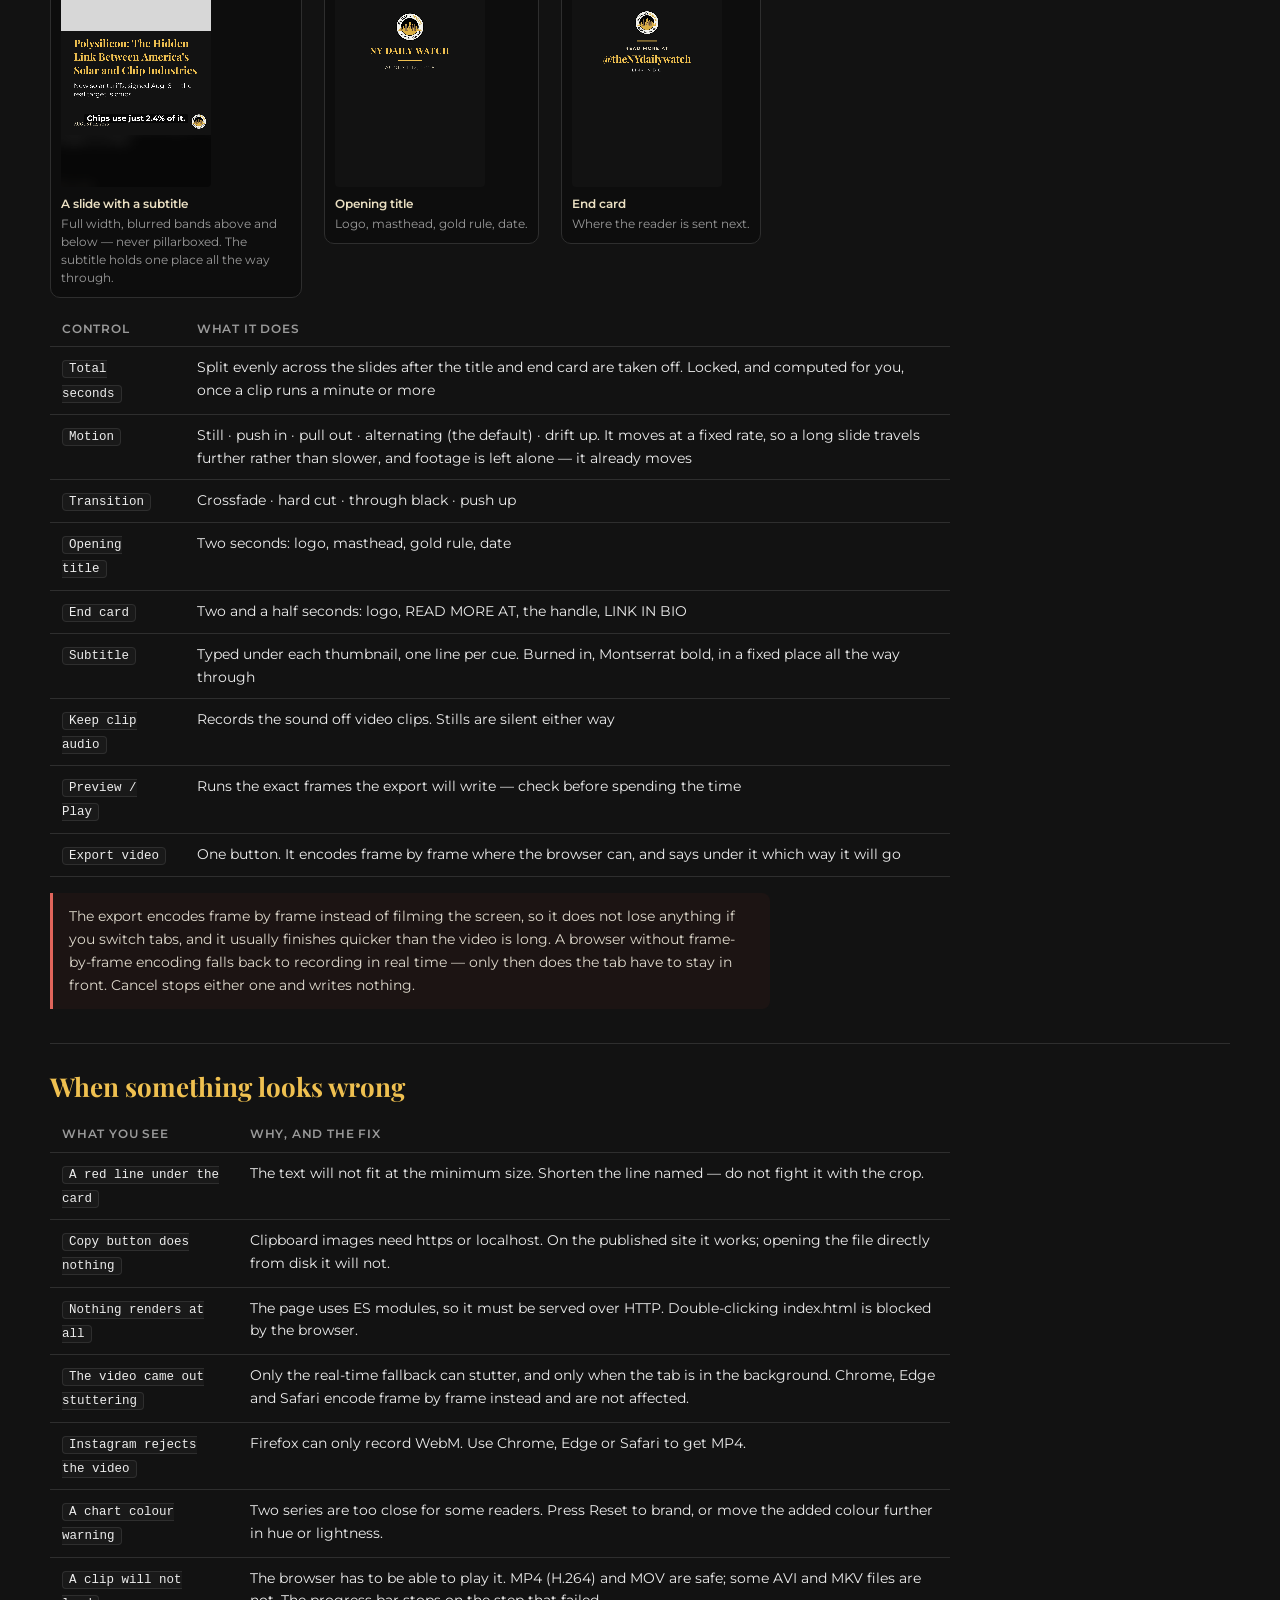
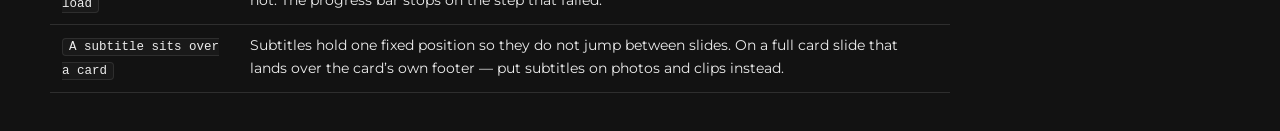
==== commit 95b1997e: "Stop the picture sticking: linear motion at a fixed rate The export was dropping nothing -- the file" ====
--- a/guide.html
+++ b/guide.html
@@ -254,7 +254,7 @@
     videoOptsHead: ['Control', 'What it does'],
     videoOpts: [
       ['Total seconds', 'Split evenly across the slides after the title and end card are taken off. Locked, and computed for you, once a clip runs a minute or more'],
-      ['Motion', 'Still · push in · pull out · alternating (the default) · drift up'],
+      ['Motion', 'Still · push in · pull out · alternating (the default) · drift up. It moves at a fixed rate, so a long slide travels further rather than slower, and footage is left alone — it already moves'],
       ['Transition', 'Crossfade · hard cut · through black · push up'],
       ['Opening title', 'Two seconds: logo, masthead, gold rule, date'],
       ['End card', 'Two and a half seconds: logo, READ MORE AT, the handle, LINK IN BIO'],
@@ -367,7 +367,7 @@
     videoOptsHead: ['控件', '作用'],
     videoOpts: [
       ['总秒数', '扣掉片头片尾后，剩下的平均分给每张素材。有一分钟及以上的片段时，这个数字改为自动计算并锁定'],
-      ['画面动效', '静止 · 缓慢推近 · 缓慢拉远 · 推近拉远交替（默认）· 缓慢上移'],
+      ['画面动效', '静止 · 缓慢推近 · 缓慢拉远 · 推近拉远交替（默认）· 缓慢上移。按固定速率移动，所以时段长的素材走得更远而不是更慢；视频片段不加动效，它本身就在动'],
       ['转场', '交叉淡入 · 硬切 · 黑场过渡 · 向上推移'],
       ['片头', '2 秒：logo、刊名、金色横线、日期'],
       ['片尾', '2.4 秒：logo、READ MORE AT、账号、LINK IN BIO'],
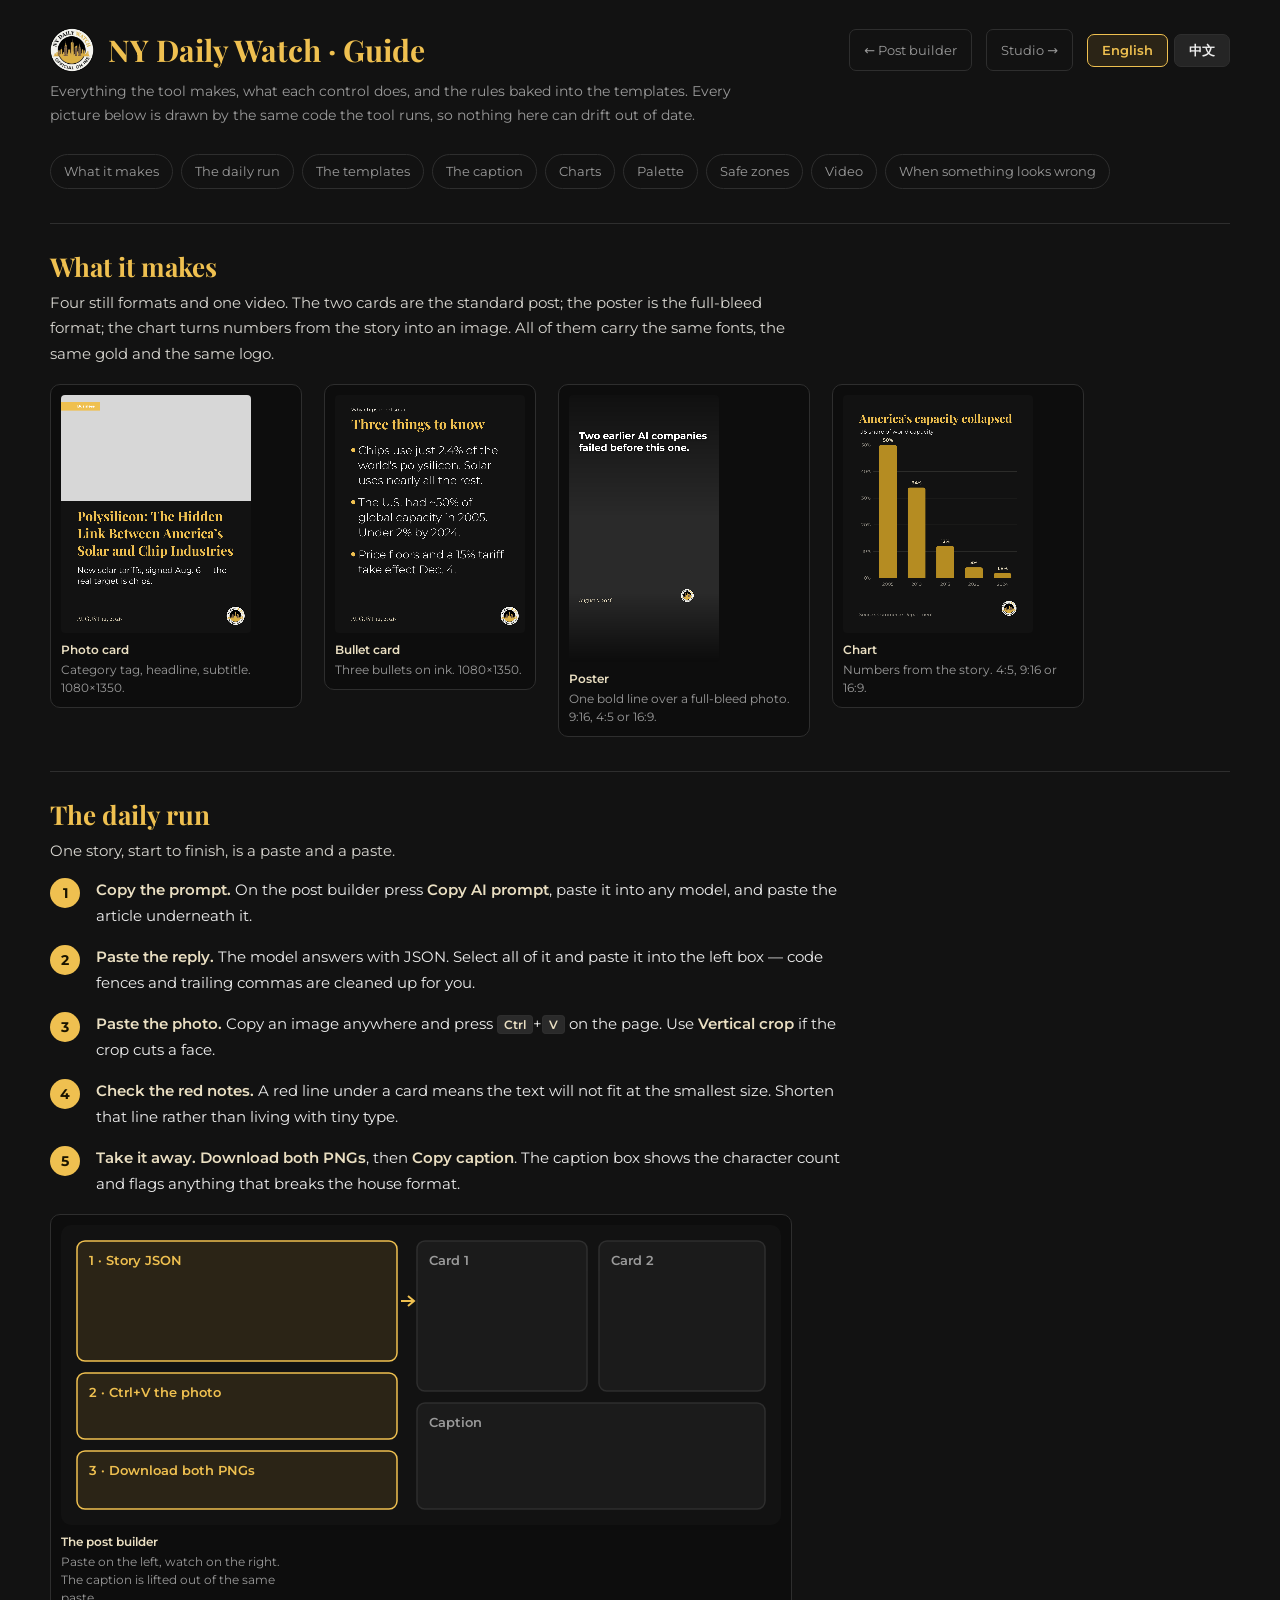
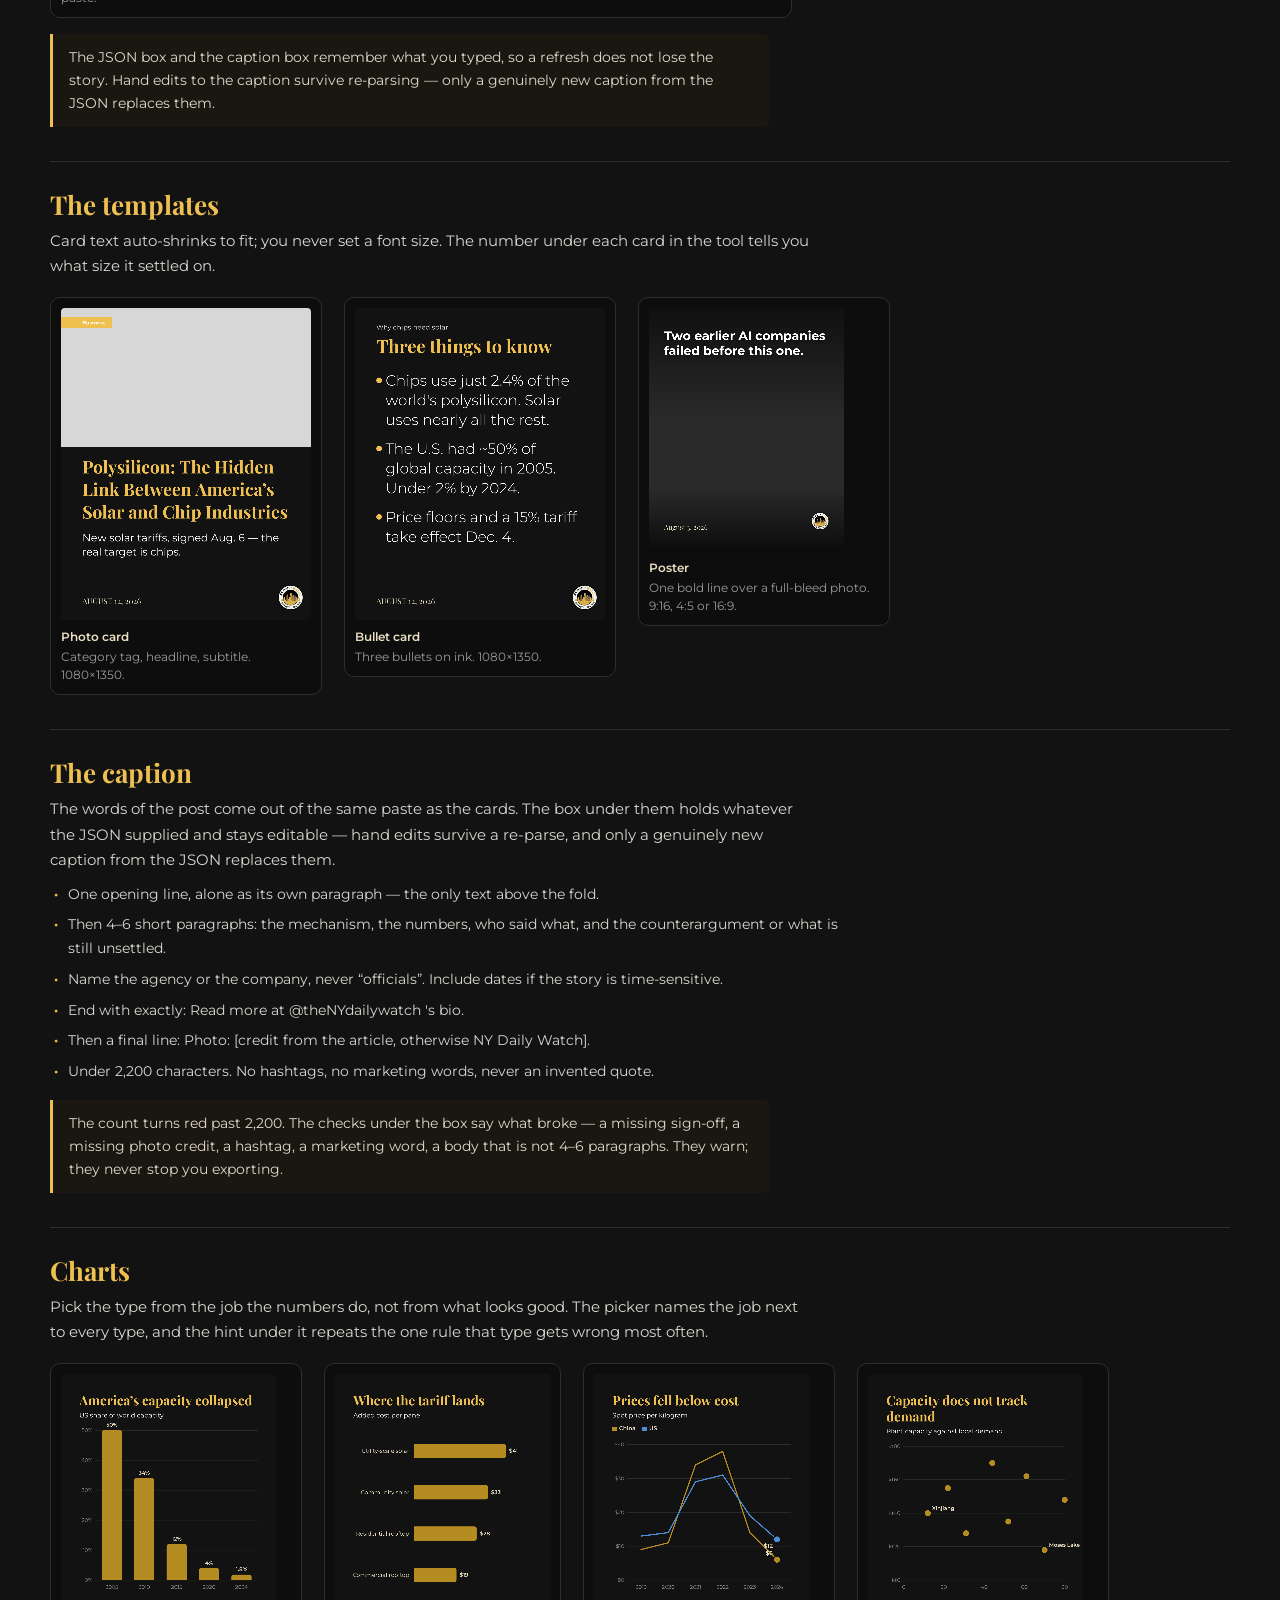
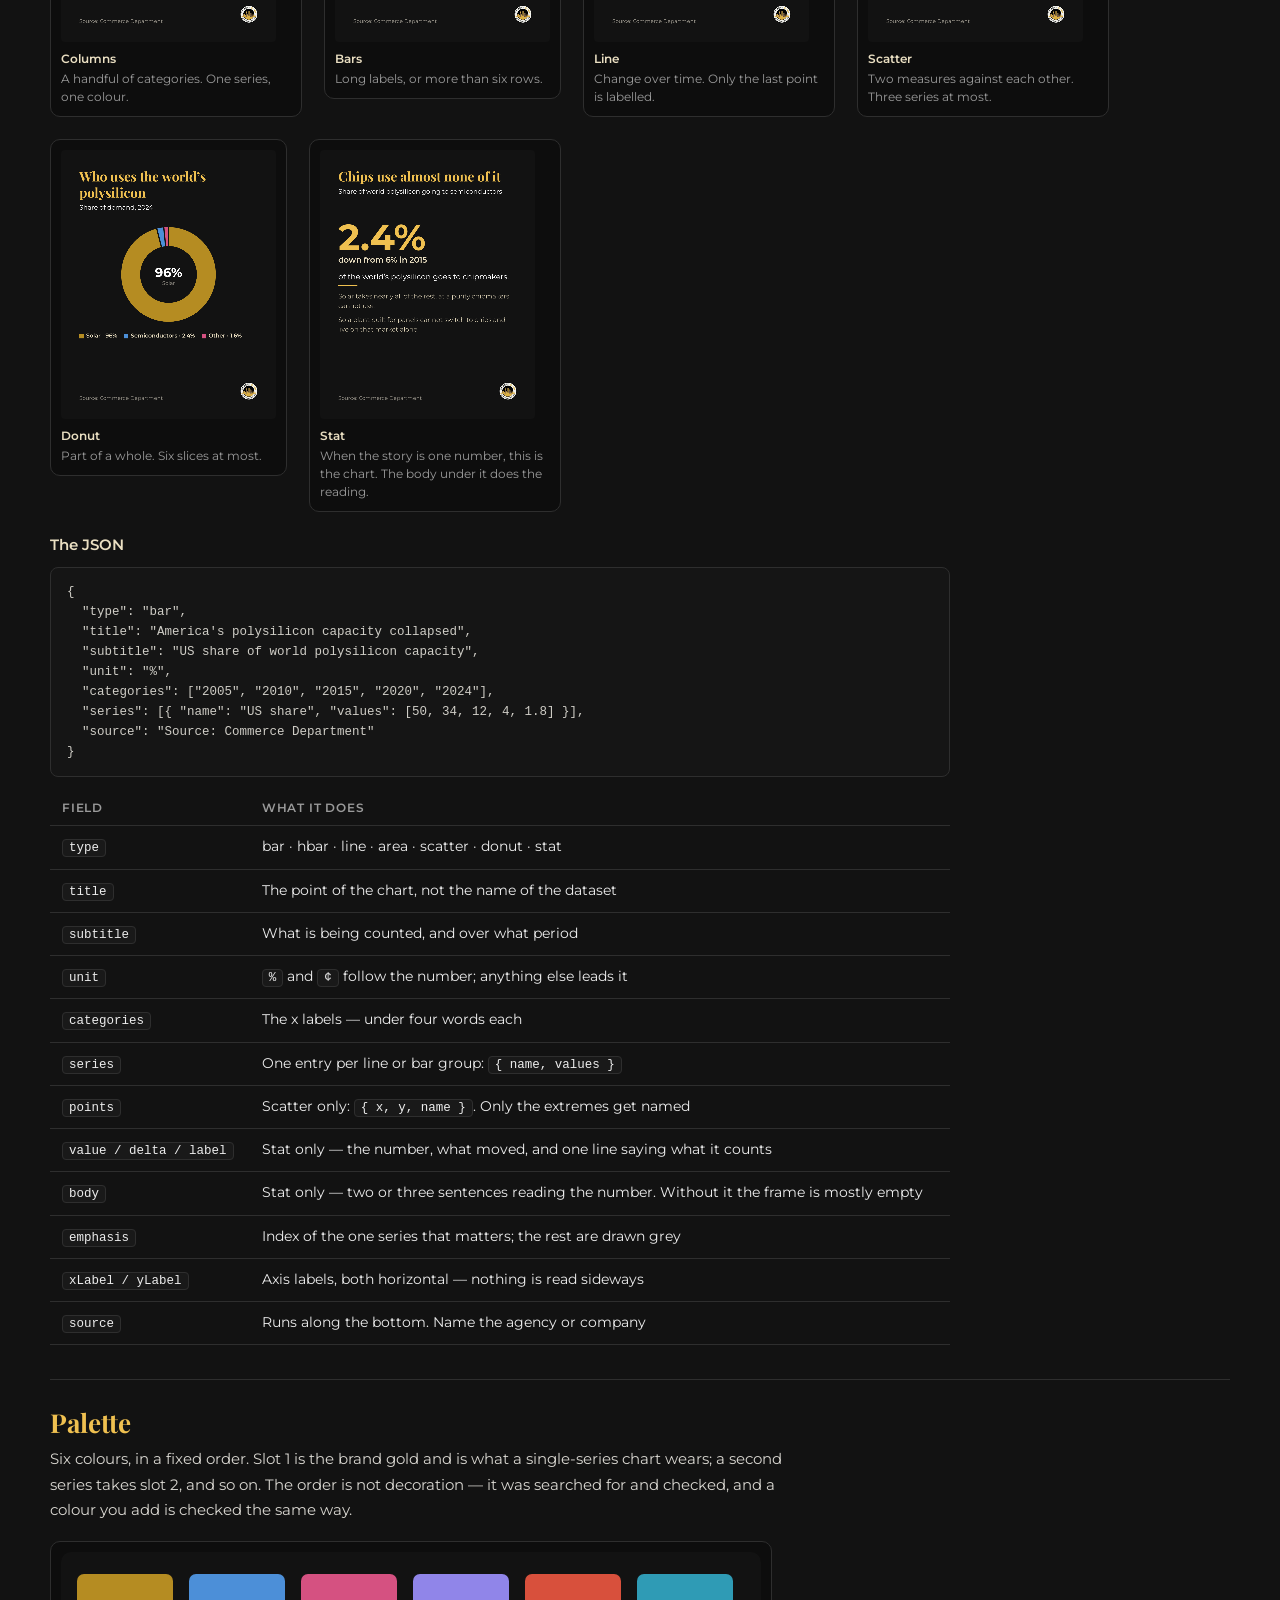
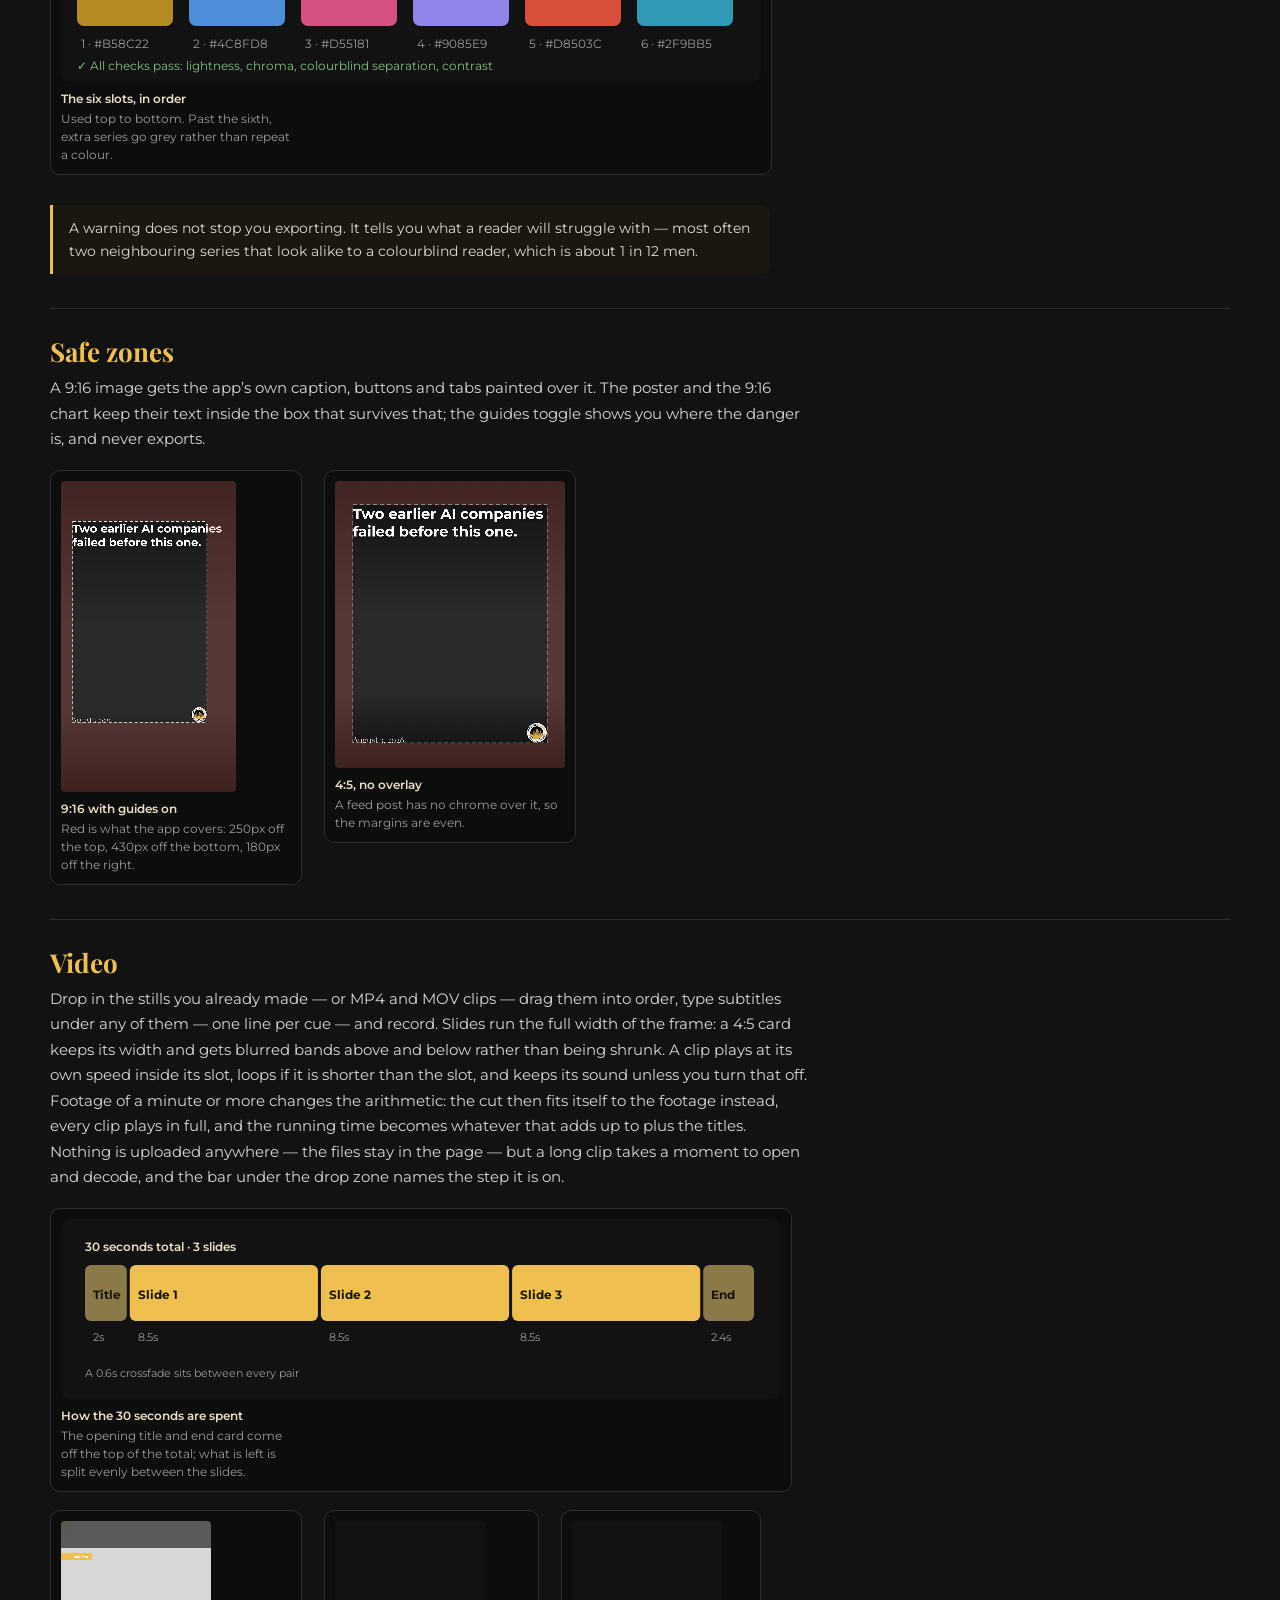
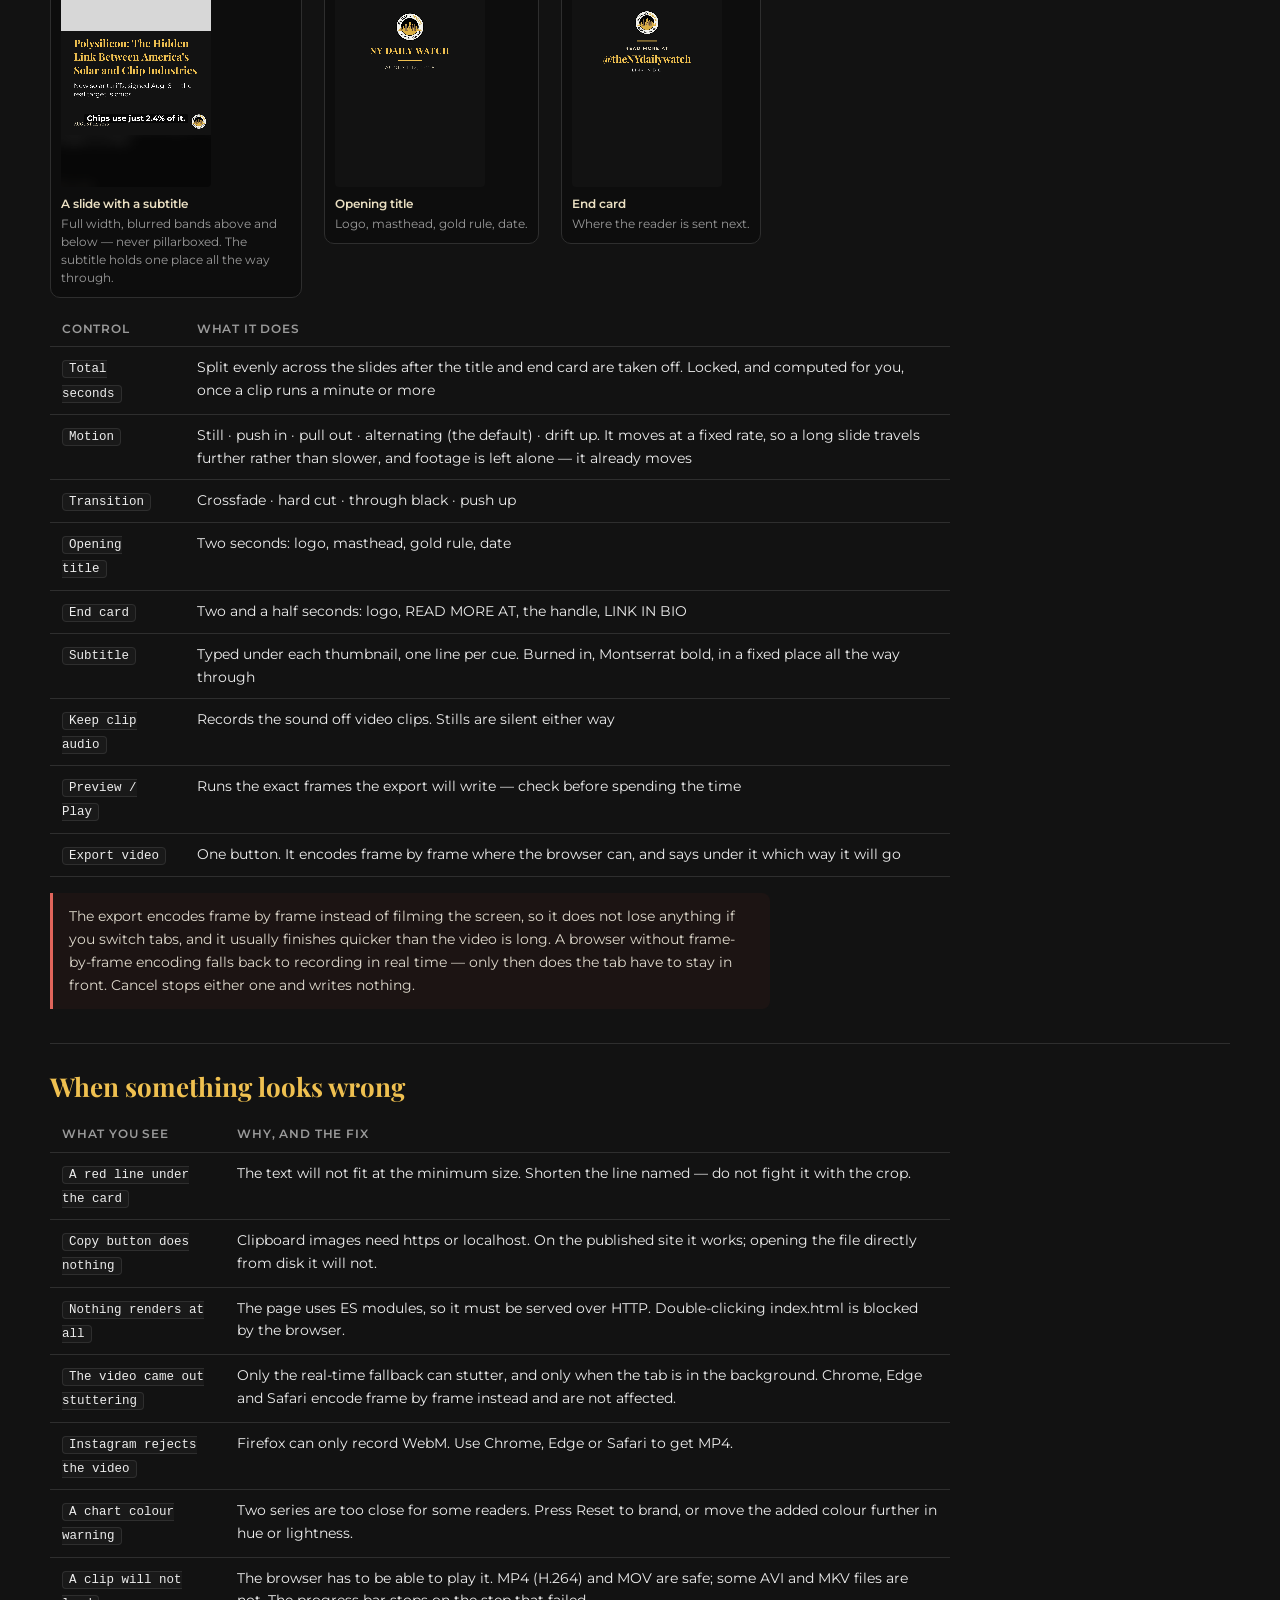
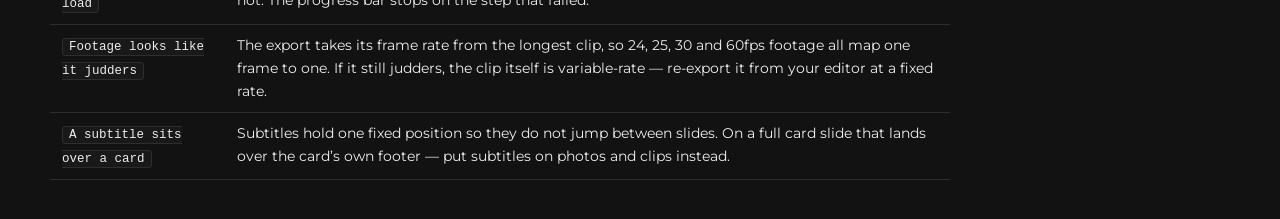
==== commit 6f7370e3: "Take the export's frame rate from the footage The judder was frame-rate conversion, as suspected. Ev" ====
--- a/guide.html
+++ b/guide.html
@@ -234,6 +234,7 @@
       ['Instagram rejects the video', 'Firefox can only record WebM. Use Chrome, Edge or Safari to get MP4.'],
       ['A chart colour warning', 'Two series are too close for some readers. Press Reset to brand, or move the added colour further in hue or lightness.'],
       ['A clip will not load', 'The browser has to be able to play it. MP4 (H.264) and MOV are safe; some AVI and MKV files are not. The progress bar stops on the step that failed.'],
+      ['Footage looks like it judders', 'The export takes its frame rate from the longest clip, so 24, 25, 30 and 60fps footage all map one frame to one. If it still judders, the clip itself is variable-rate — re-export it from your editor at a fixed rate.'],
       ['A subtitle sits over a card', 'Subtitles hold one fixed position so they do not jump between slides. On a full card slide that lands over the card’s own footer — put subtitles on photos and clips instead.'],
     ],
     chartFieldsHead: ['Field', 'What it does'],
@@ -347,6 +348,7 @@
       ['Instagram 不收这个视频', 'Firefox 只能录 WebM。用 Chrome / Edge / Safari 才能得到 MP4。'],
       ['图表提示配色问题', '有两个系列对部分读者太接近。点「恢复品牌配色」，或者把新加的颜色在色相或明度上拉开一些。'],
       ['视频片段读不进来', '浏览器必须能播放它。MP4（H.264）和 MOV 最保险，部分 AVI / MKV 不行。进度条会停在失败的那一步。'],
+      ['画面看起来抽帧', '导出会跟随最长那段片段的帧率，24 / 25 / 30 / 60fps 的素材都是一帧对一帧。如果还是抖，说明片段本身是可变帧率的，请在剪辑软件里按固定帧率重新导出。'],
       ['字幕压在卡片上', '字幕位置全片固定，不会在不同素材间跳动。放在整张卡片上时会压到卡片自己的页脚——字幕更适合配照片和视频片段。'],
     ],
     chartFieldsHead: ['字段', '作用'],
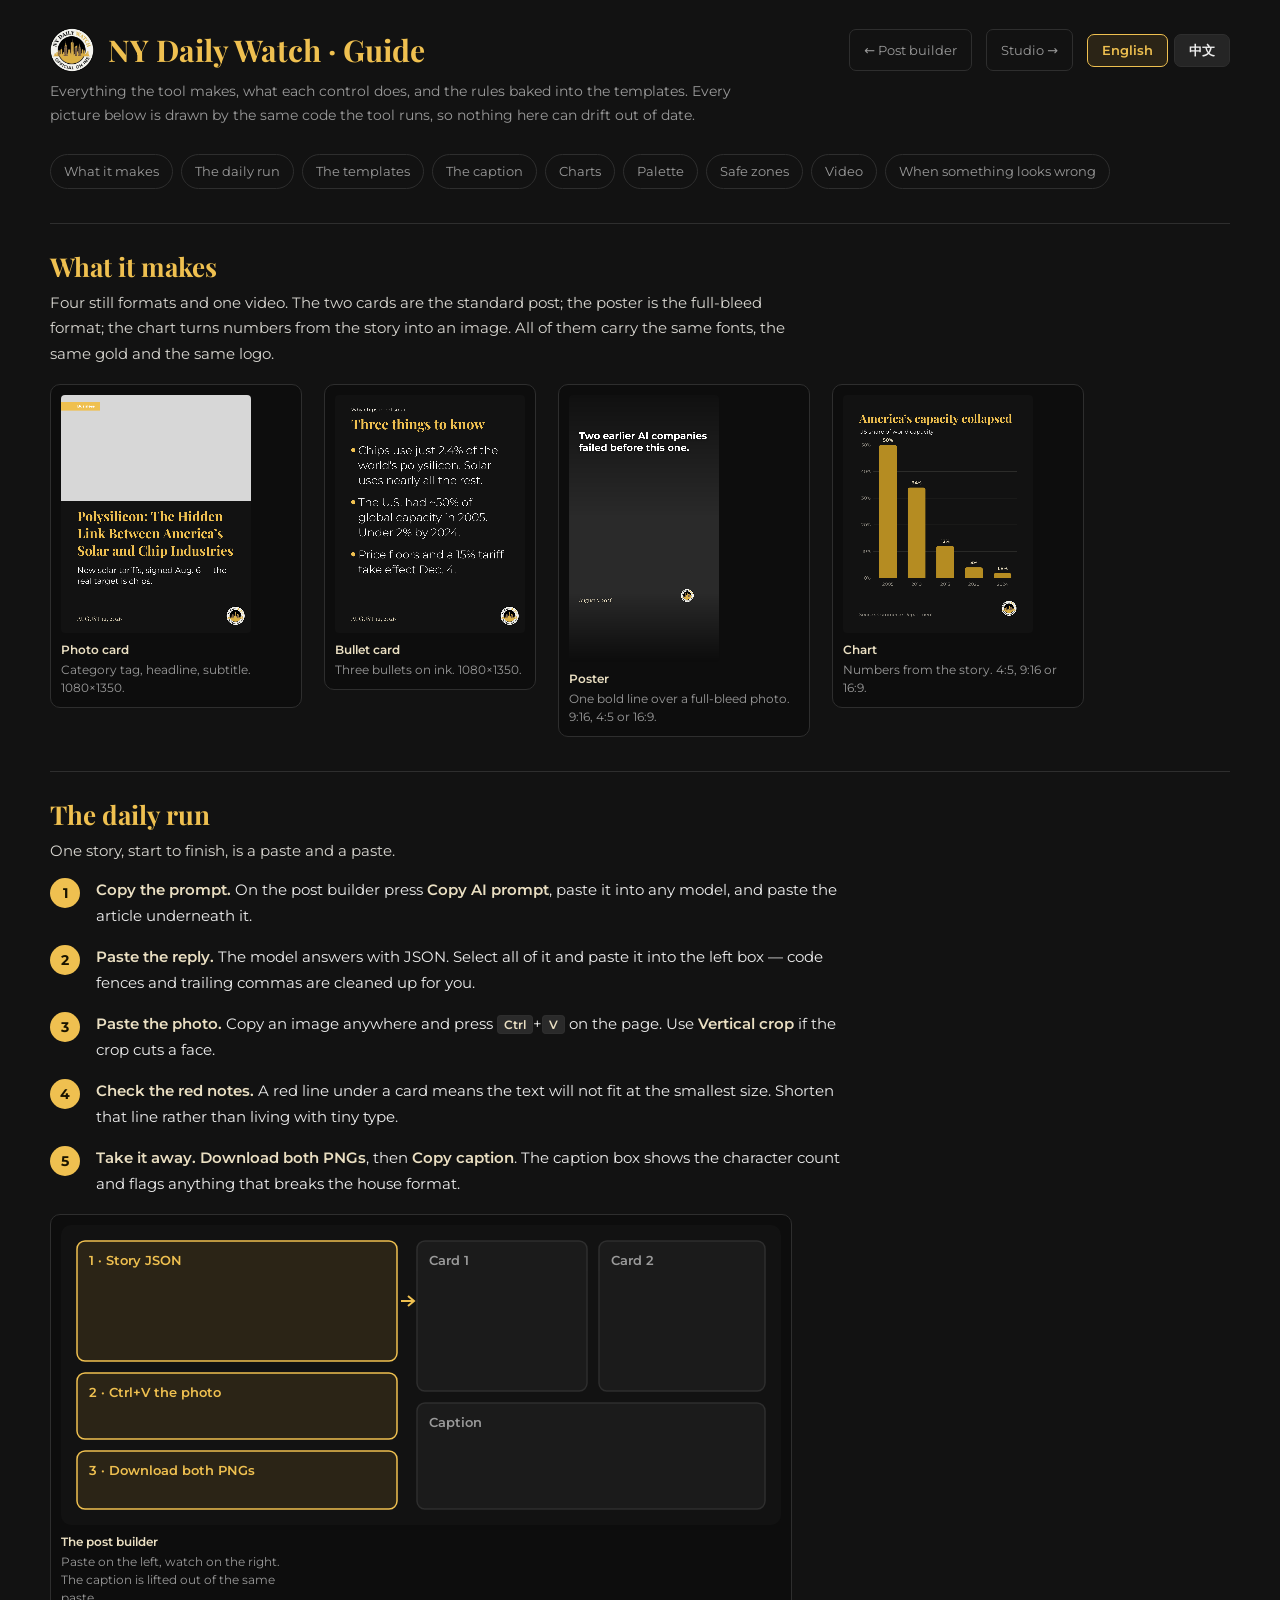
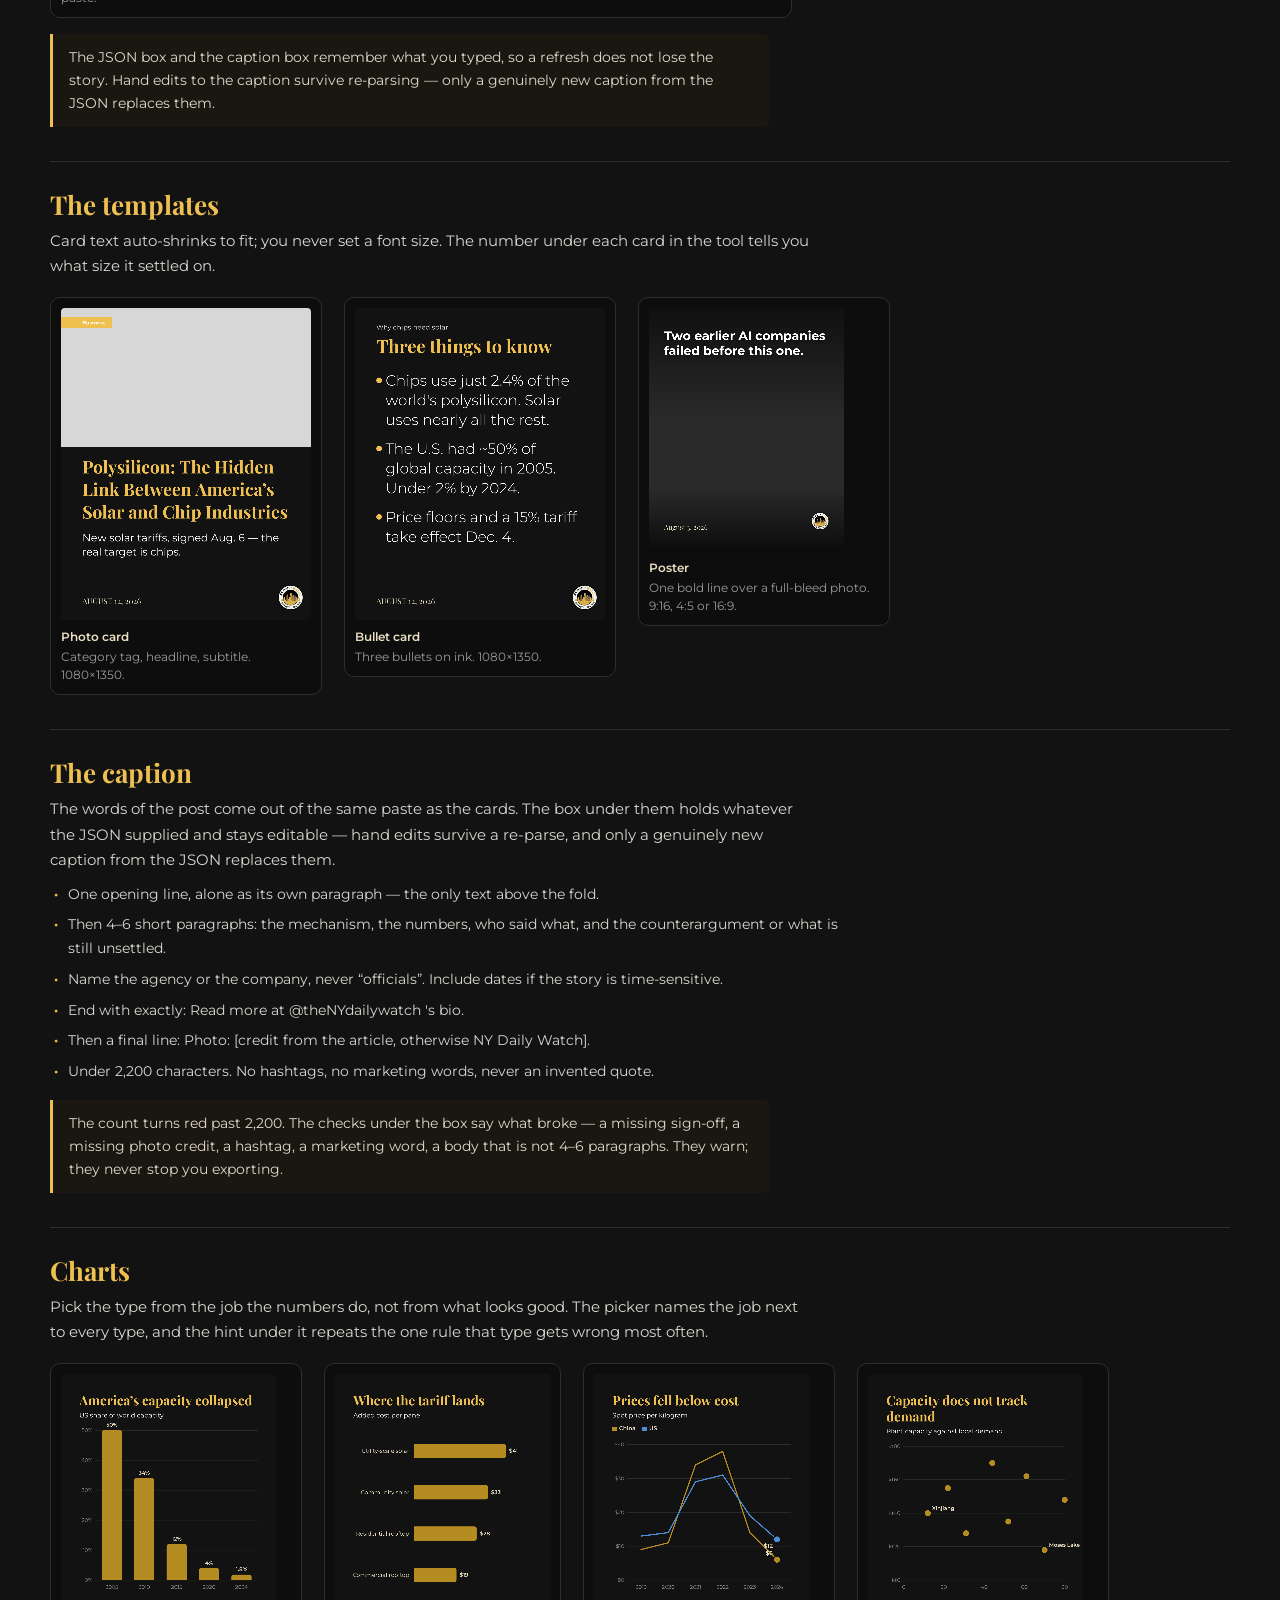
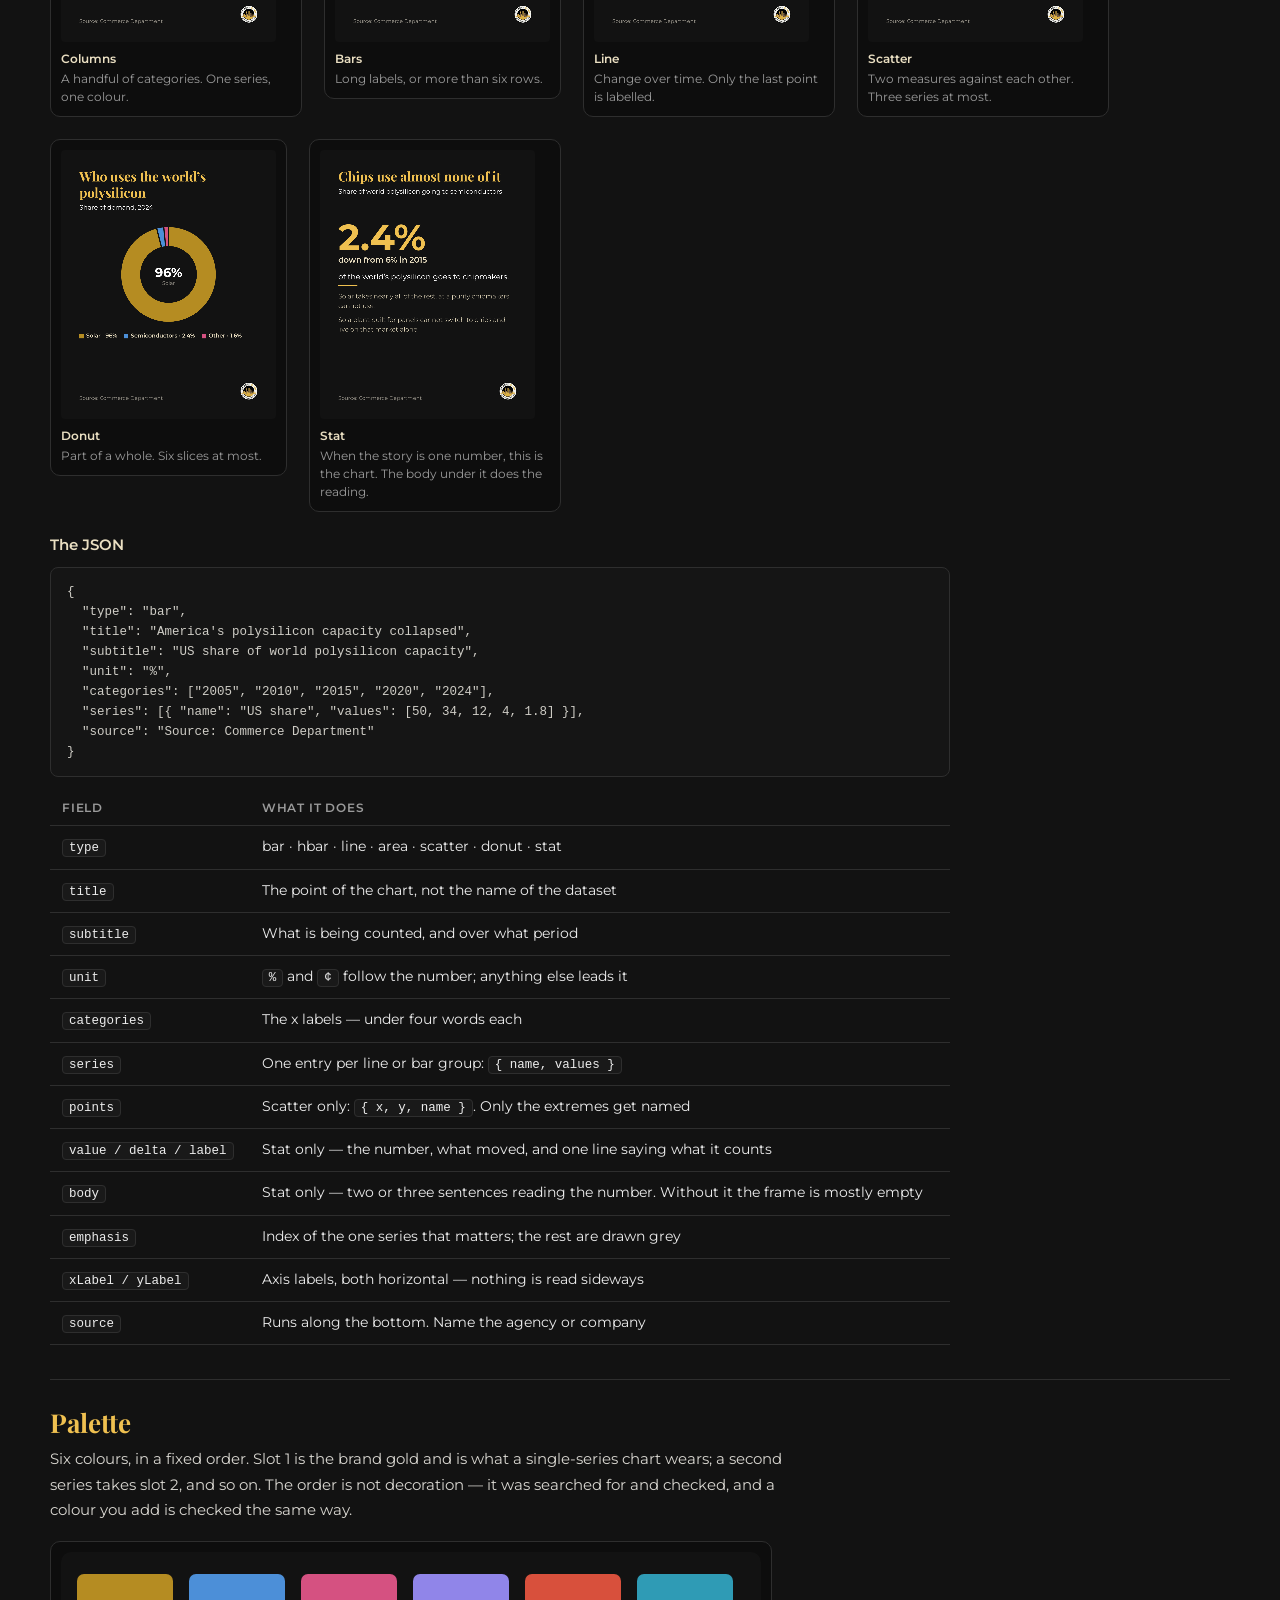
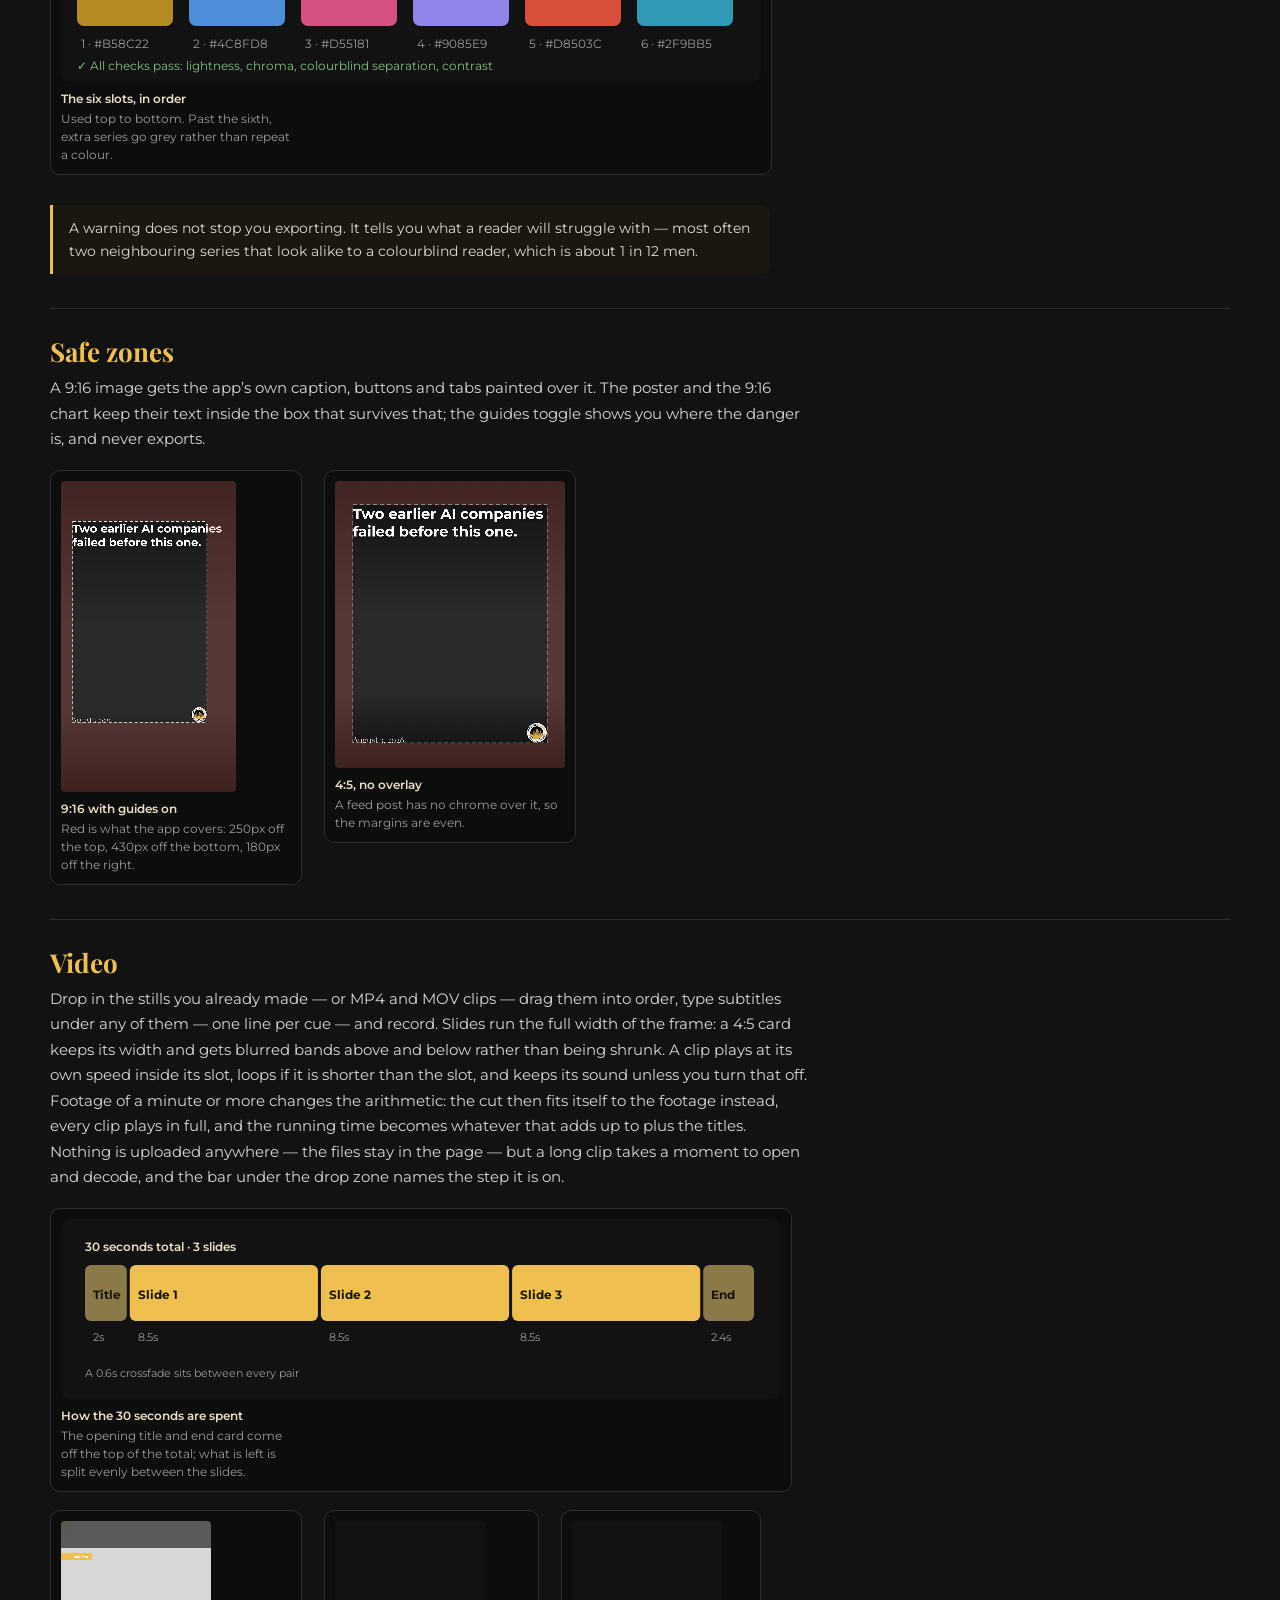
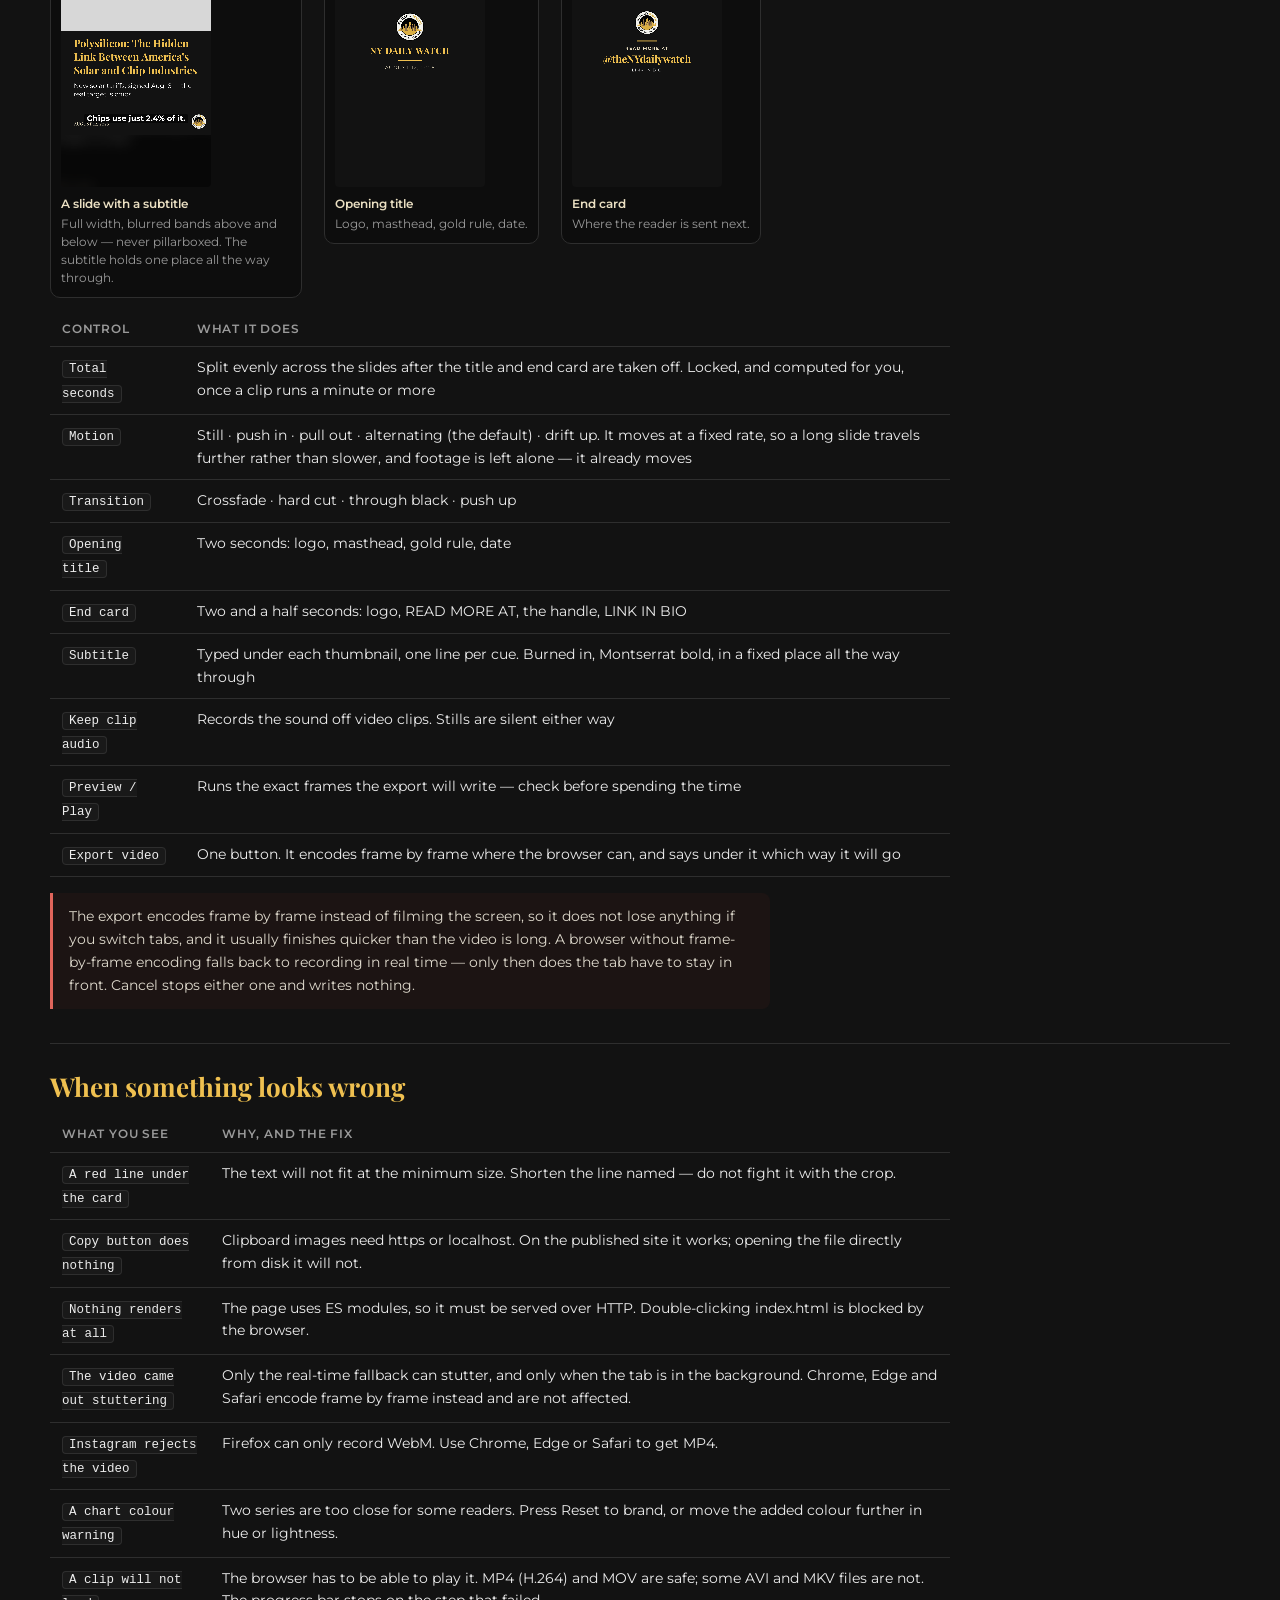
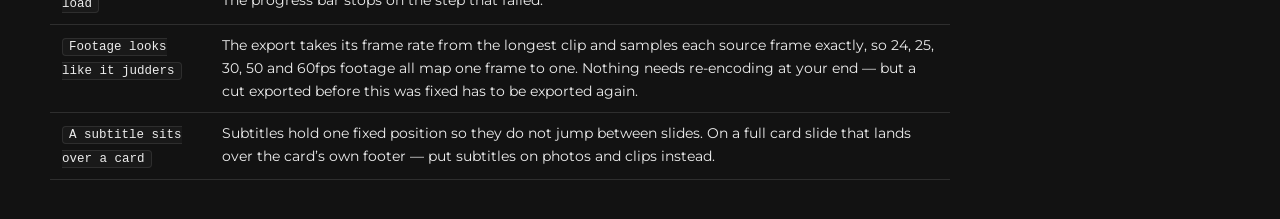
==== commit 5fbbe9e6: "Sample source frames off-centre, which is where they actually are A hitch once a second survived the" ====
--- a/guide.html
+++ b/guide.html
@@ -234,7 +234,7 @@
       ['Instagram rejects the video', 'Firefox can only record WebM. Use Chrome, Edge or Safari to get MP4.'],
       ['A chart colour warning', 'Two series are too close for some readers. Press Reset to brand, or move the added colour further in hue or lightness.'],
       ['A clip will not load', 'The browser has to be able to play it. MP4 (H.264) and MOV are safe; some AVI and MKV files are not. The progress bar stops on the step that failed.'],
-      ['Footage looks like it judders', 'The export takes its frame rate from the longest clip, so 24, 25, 30 and 60fps footage all map one frame to one. If it still judders, the clip itself is variable-rate — re-export it from your editor at a fixed rate.'],
+      ['Footage looks like it judders', 'The export takes its frame rate from the longest clip and samples each source frame exactly, so 24, 25, 30, 50 and 60fps footage all map one frame to one. Nothing needs re-encoding at your end — but a cut exported before this was fixed has to be exported again.'],
       ['A subtitle sits over a card', 'Subtitles hold one fixed position so they do not jump between slides. On a full card slide that lands over the card’s own footer — put subtitles on photos and clips instead.'],
     ],
     chartFieldsHead: ['Field', 'What it does'],
@@ -348,7 +348,7 @@
       ['Instagram 不收这个视频', 'Firefox 只能录 WebM。用 Chrome / Edge / Safari 才能得到 MP4。'],
       ['图表提示配色问题', '有两个系列对部分读者太接近。点「恢复品牌配色」，或者把新加的颜色在色相或明度上拉开一些。'],
       ['视频片段读不进来', '浏览器必须能播放它。MP4（H.264）和 MOV 最保险，部分 AVI / MKV 不行。进度条会停在失败的那一步。'],
-      ['画面看起来抽帧', '导出会跟随最长那段片段的帧率，24 / 25 / 30 / 60fps 的素材都是一帧对一帧。如果还是抖，说明片段本身是可变帧率的，请在剪辑软件里按固定帧率重新导出。'],
+      ['画面看起来抽帧', '导出会跟随最长那段片段的帧率并精确取到每一源帧，24 / 25 / 30 / 50 / 60fps 的素材都是一帧对一帧。你这边的素材不需要重新编码——但在此修复之前导出过的片子需要重新导一次。'],
       ['字幕压在卡片上', '字幕位置全片固定，不会在不同素材间跳动。放在整张卡片上时会压到卡片自己的页脚——字幕更适合配照片和视频片段。'],
     ],
     chartFieldsHead: ['字段', '作用'],
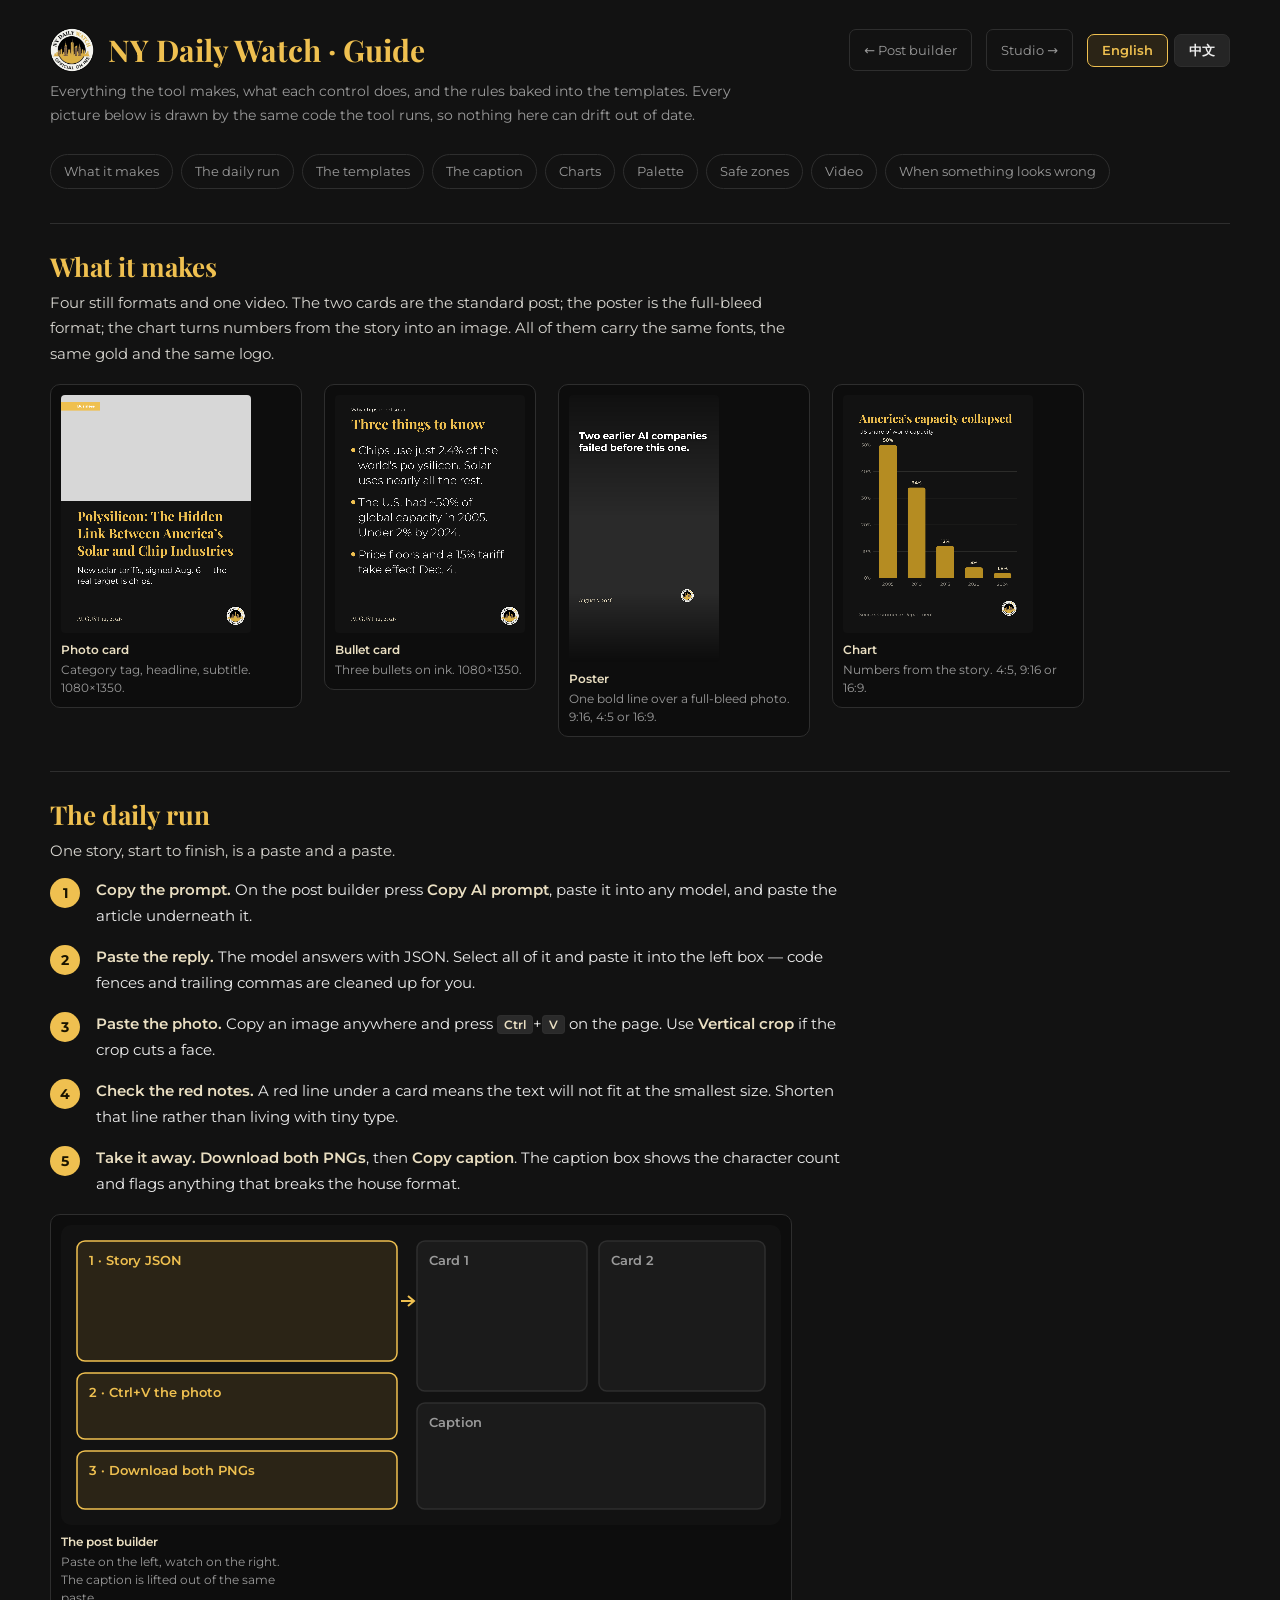
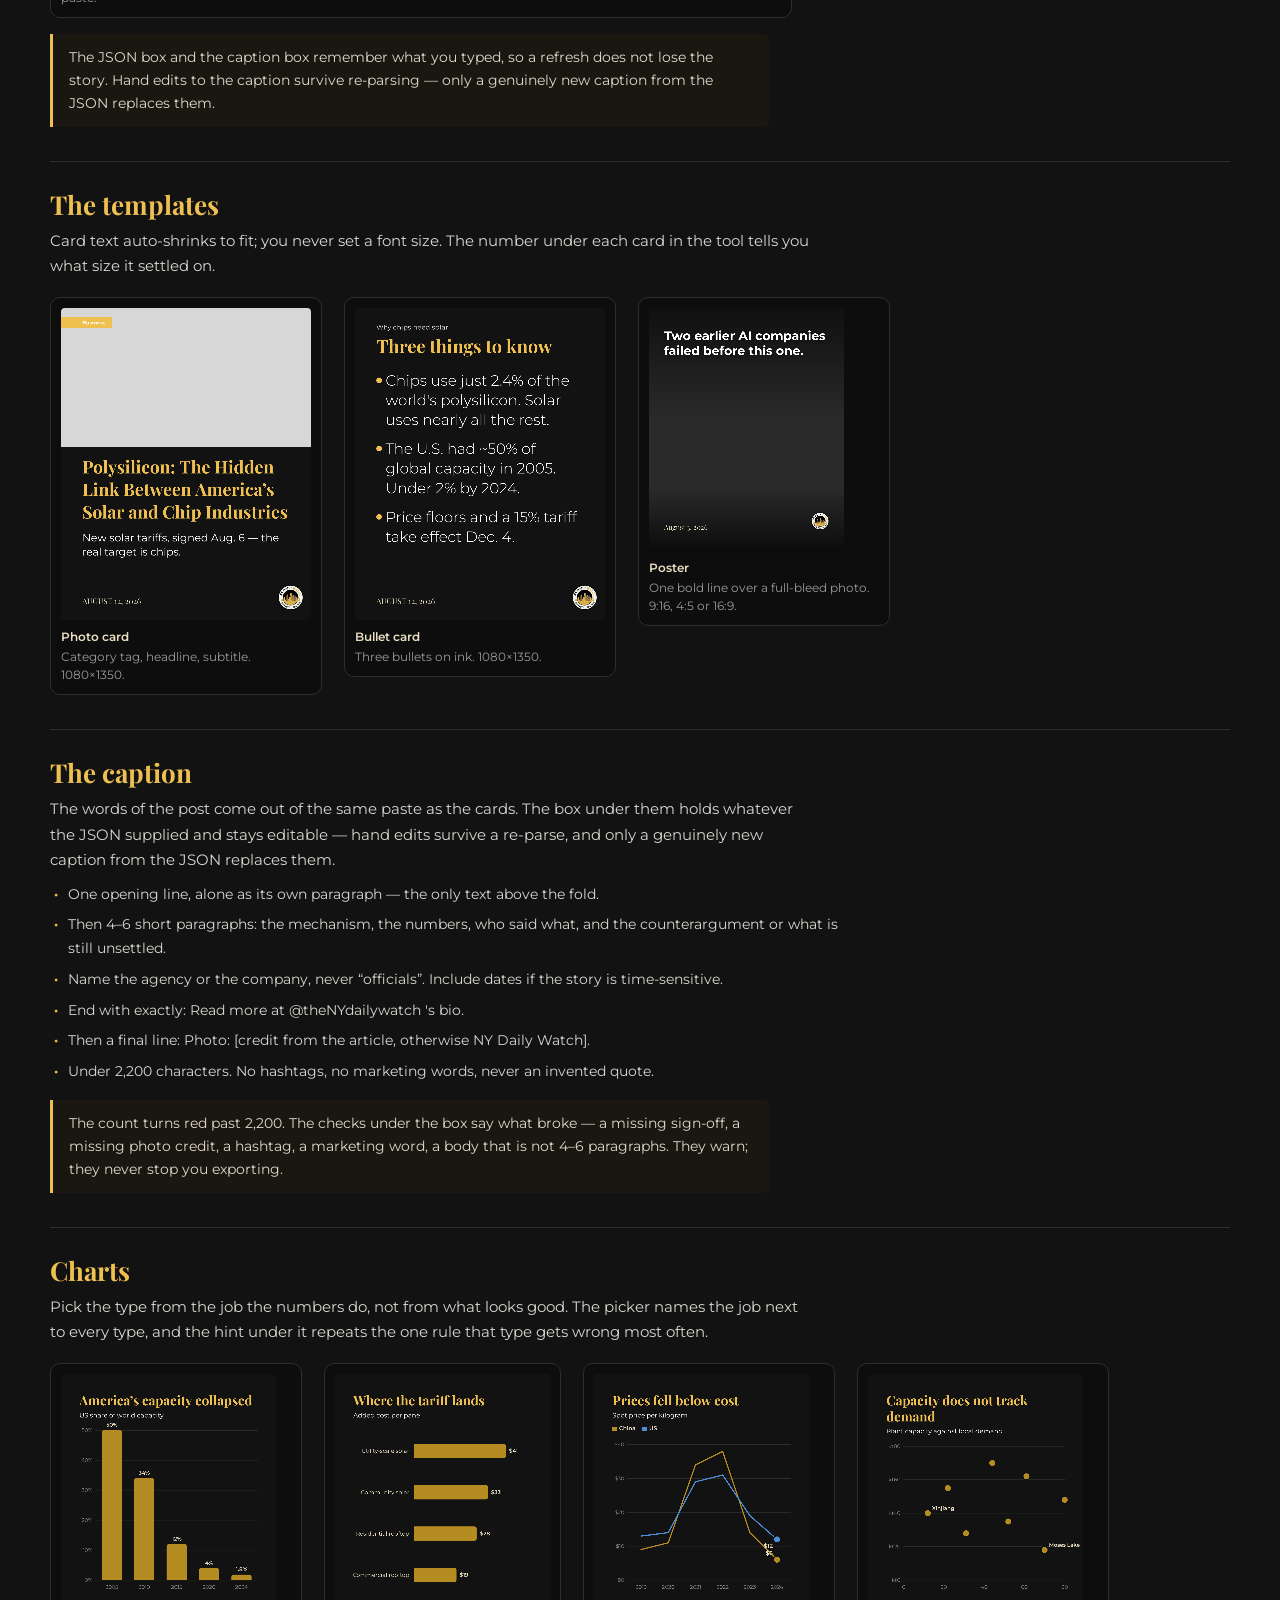
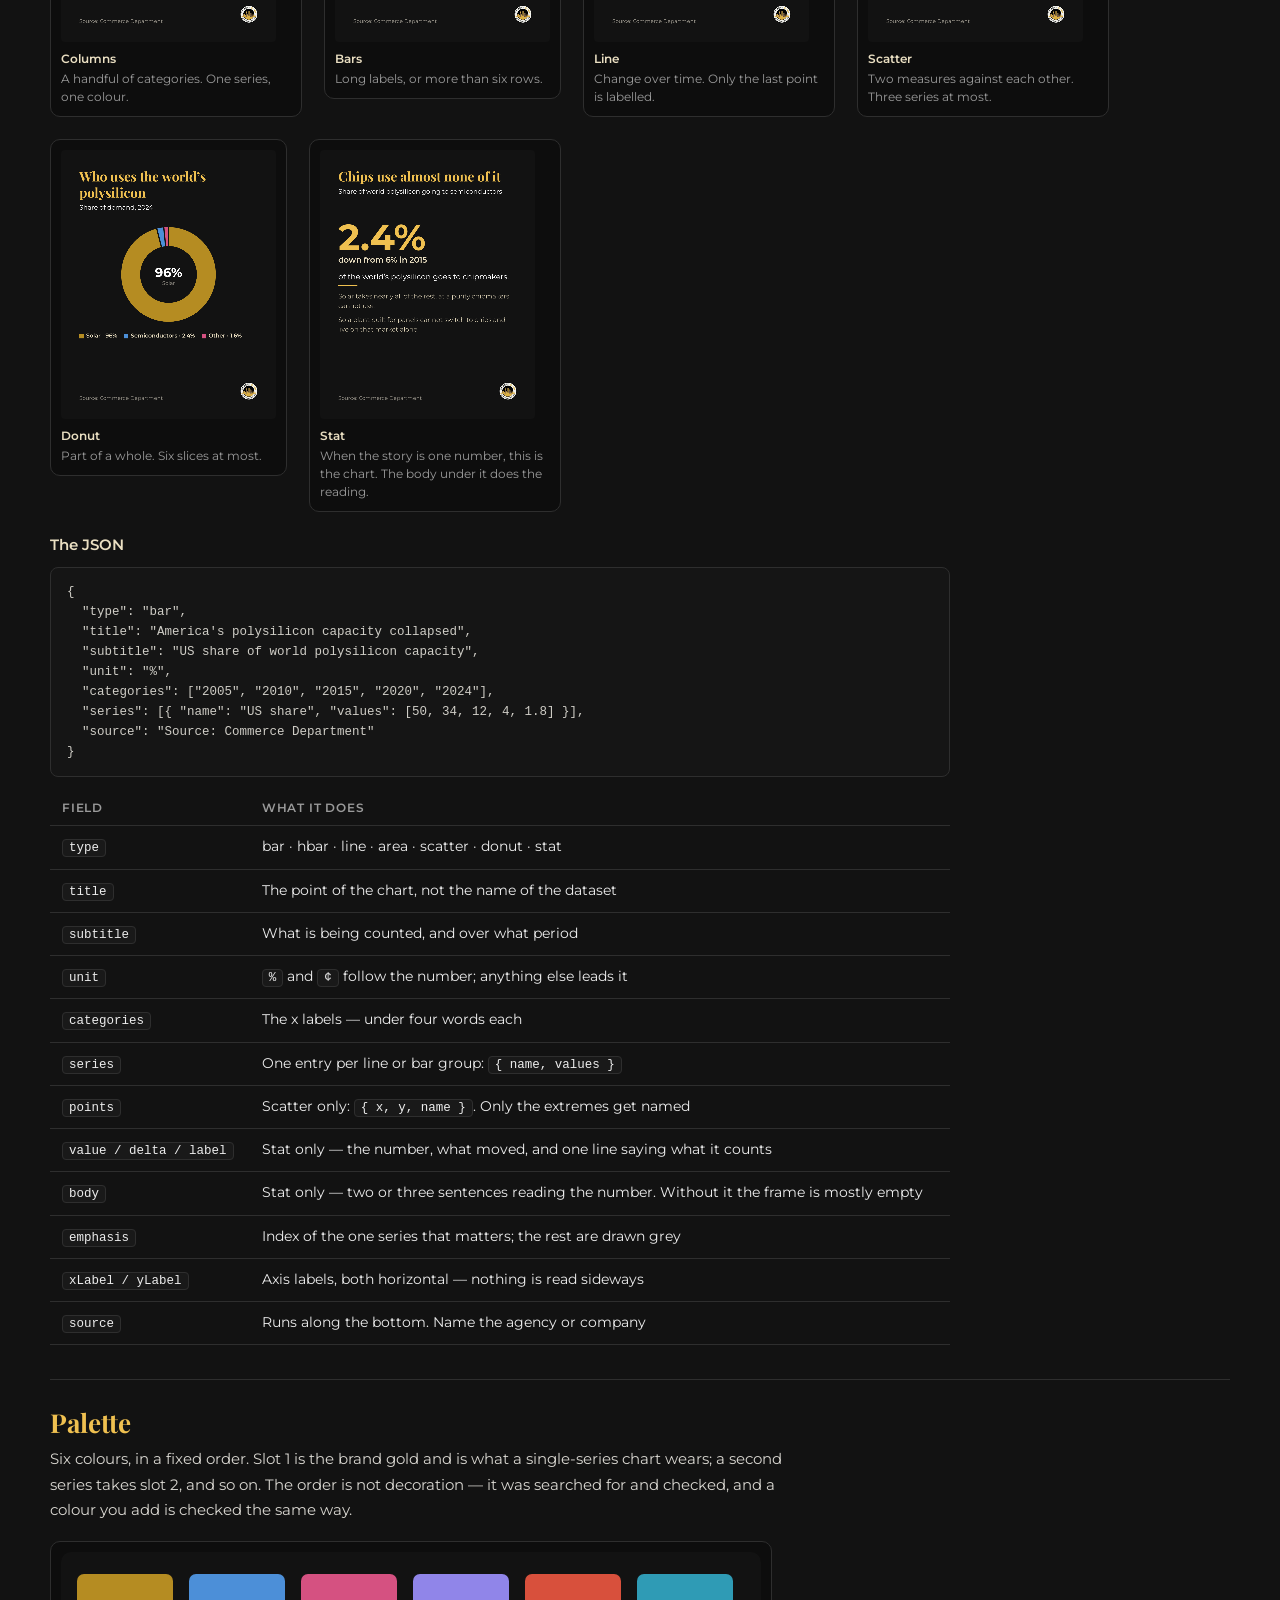
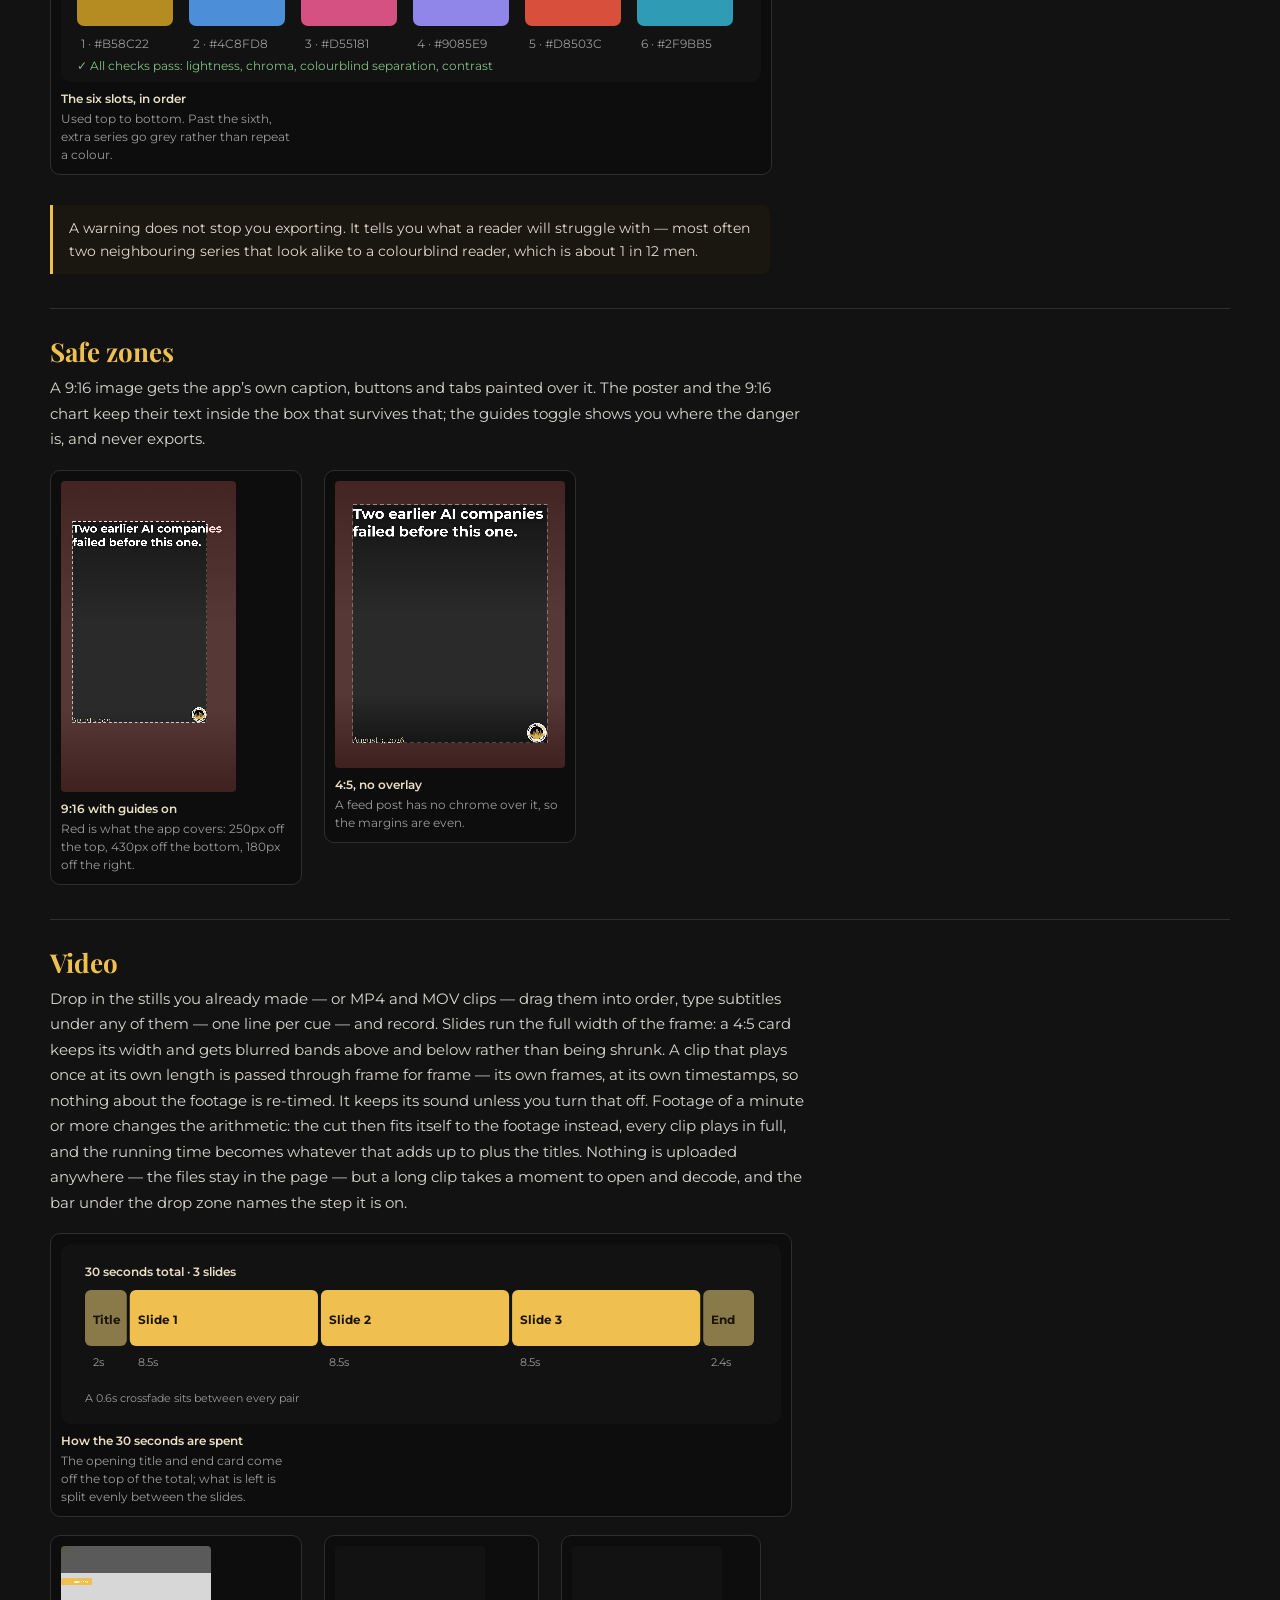
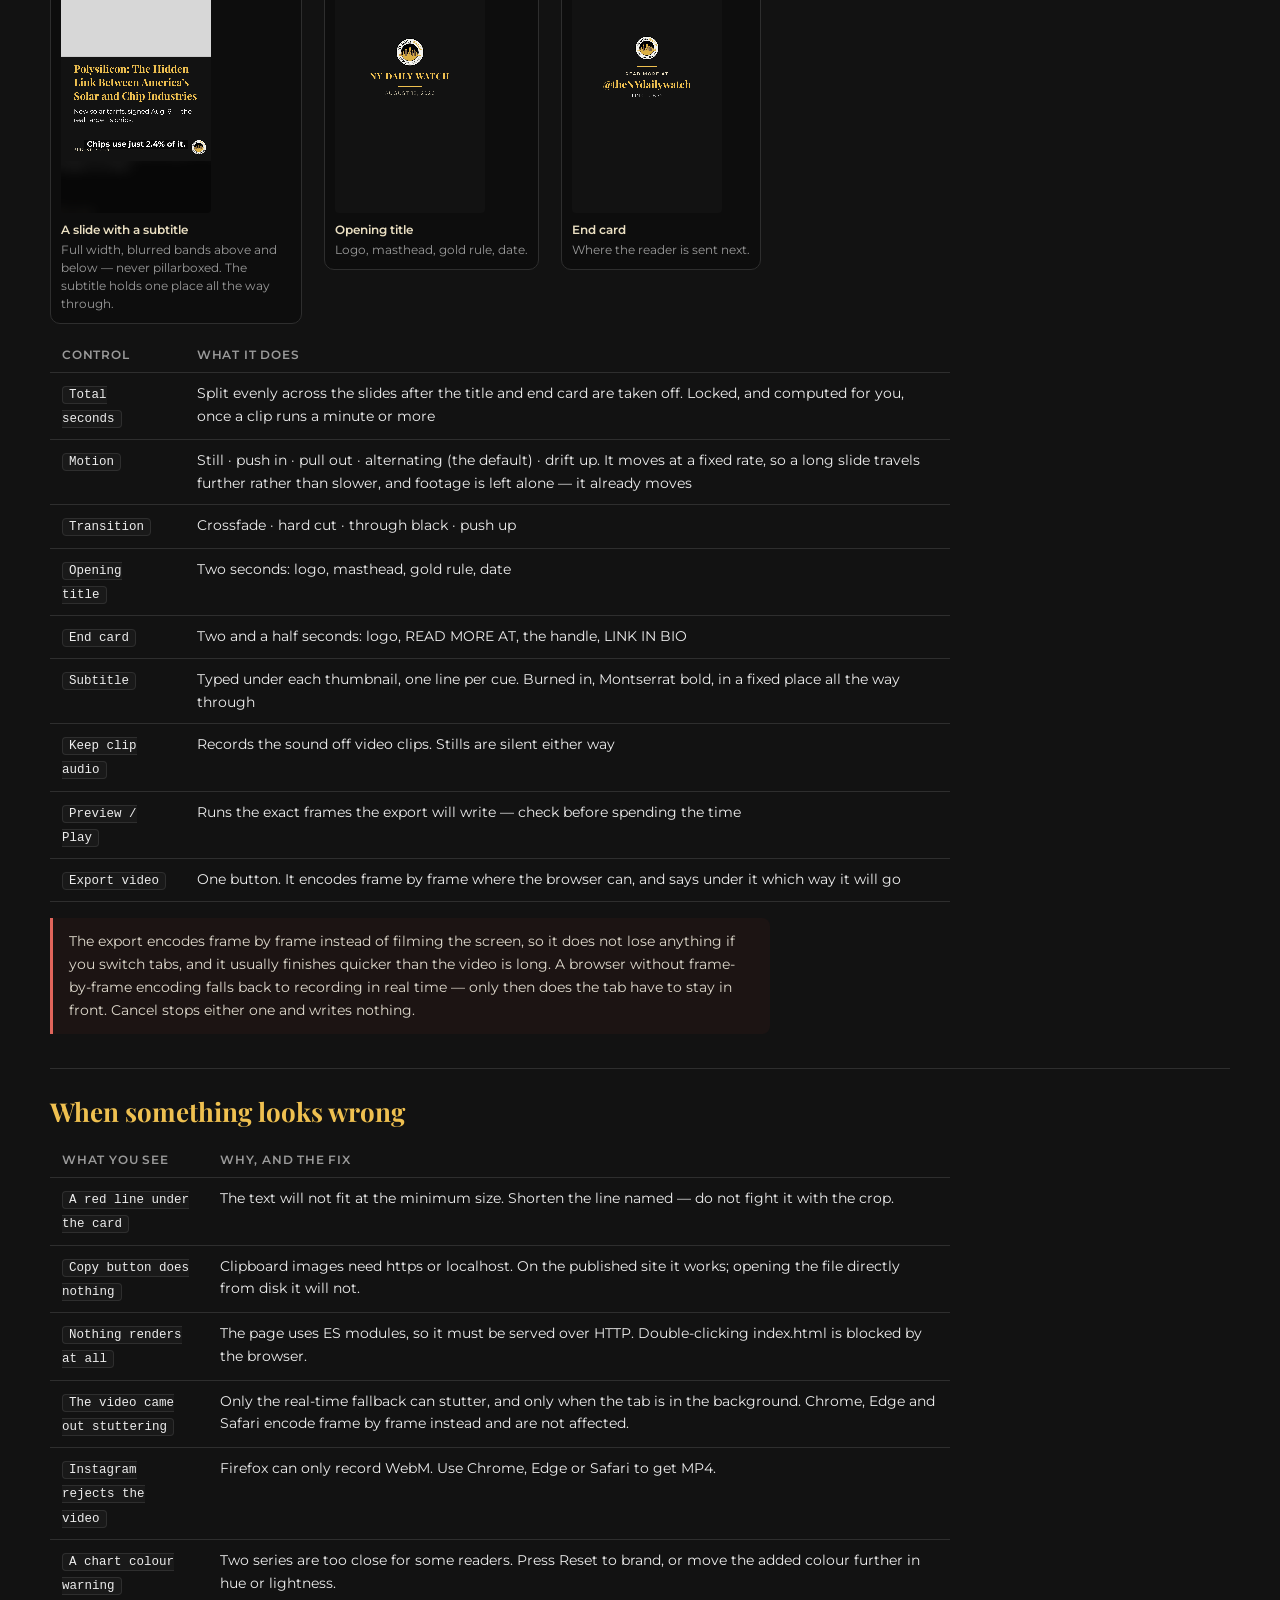
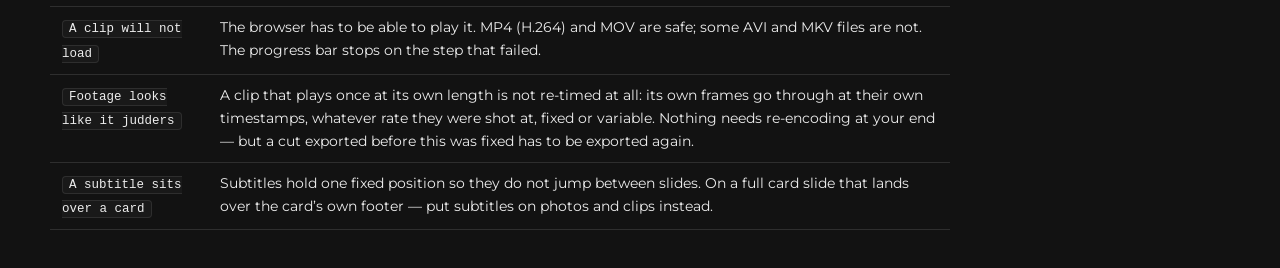
==== commit 3f9aa4b9: "Pass footage through frame for frame instead of resampling it Matching the output rate to the footag" ====
--- a/guide.html
+++ b/guide.html
@@ -220,7 +220,7 @@
     s6body: 'A 9:16 image gets the app’s own caption, buttons and tabs painted over it. The poster and the 9:16 chart keep their text inside the box that survives that; the guides toggle shows you where the danger is, and never exports.',
 
     s7title: 'Video',
-    s7body: 'Drop in the stills you already made — or MP4 and MOV clips — drag them into order, type subtitles under any of them — one line per cue — and record. Slides run the full width of the frame: a 4:5 card keeps its width and gets blurred bands above and below rather than being shrunk. A clip plays at its own speed inside its slot, loops if it is shorter than the slot, and keeps its sound unless you turn that off. Footage of a minute or more changes the arithmetic: the cut then fits itself to the footage instead, every clip plays in full, and the running time becomes whatever that adds up to plus the titles. Nothing is uploaded anywhere — the files stay in the page — but a long clip takes a moment to open and decode, and the bar under the drop zone names the step it is on.',
+    s7body: 'Drop in the stills you already made — or MP4 and MOV clips — drag them into order, type subtitles under any of them — one line per cue — and record. Slides run the full width of the frame: a 4:5 card keeps its width and gets blurred bands above and below rather than being shrunk. A clip that plays once at its own length is passed through frame for frame — its own frames, at its own timestamps, so nothing about the footage is re-timed. It keeps its sound unless you turn that off. Footage of a minute or more changes the arithmetic: the cut then fits itself to the footage instead, every clip plays in full, and the running time becomes whatever that adds up to plus the titles. Nothing is uploaded anywhere — the files stay in the page — but a long clip takes a moment to open and decode, and the bar under the drop zone names the step it is on.',
     figTimeT: 'How the 30 seconds are spent',
     figTimeC: 'The opening title and end card come off the top of the total; what is left is split evenly between the slides.',
     s7note: 'The export encodes frame by frame instead of filming the screen, so it does not lose anything if you switch tabs, and it usually finishes quicker than the video is long. A browser without frame-by-frame encoding falls back to recording in real time — only then does the tab have to stay in front. Cancel stops either one and writes nothing.',
@@ -234,7 +234,7 @@
       ['Instagram rejects the video', 'Firefox can only record WebM. Use Chrome, Edge or Safari to get MP4.'],
       ['A chart colour warning', 'Two series are too close for some readers. Press Reset to brand, or move the added colour further in hue or lightness.'],
       ['A clip will not load', 'The browser has to be able to play it. MP4 (H.264) and MOV are safe; some AVI and MKV files are not. The progress bar stops on the step that failed.'],
-      ['Footage looks like it judders', 'The export takes its frame rate from the longest clip and samples each source frame exactly, so 24, 25, 30, 50 and 60fps footage all map one frame to one. Nothing needs re-encoding at your end — but a cut exported before this was fixed has to be exported again.'],
+      ['Footage looks like it judders', 'A clip that plays once at its own length is not re-timed at all: its own frames go through at their own timestamps, whatever rate they were shot at, fixed or variable. Nothing needs re-encoding at your end — but a cut exported before this was fixed has to be exported again.'],
       ['A subtitle sits over a card', 'Subtitles hold one fixed position so they do not jump between slides. On a full card slide that lands over the card’s own footer — put subtitles on photos and clips instead.'],
     ],
     chartFieldsHead: ['Field', 'What it does'],
@@ -334,7 +334,7 @@
     s6body: '9:16 的图会被 App 自己的文案、按钮和顶部标签盖住一部分。海报和 9:16 图表都会把文字放在不会被盖的范围内；勾上参考线就能看到危险区域在哪，参考线不会出现在导出的图里。',
 
     s7title: '视频',
-    s7body: '把做好的图——或者 MP4 / MOV 视频片段——丢进去，拖动排序，可以在任意一张下面写字幕（每行一条，依次出现），然后录制。每张素材都横向铺满画面：4:5 的卡片保持满宽，上下补模糊背景，而不是被缩小。视频片段按自己的速度播放，短于分配时长会自动循环，原声默认保留。素材里有一分钟及以上的片段时，算法会反过来：总长按素材本身自适应，每段视频都完整播放，总时长就是它们加上片头片尾。文件不会上传到任何地方（全部留在页面里），但长片段打开和解码需要一点时间，投放区下面的进度条会说明当前进行到哪一步。',
+    s7body: '把做好的图——或者 MP4 / MOV 视频片段——丢进去，拖动排序，可以在任意一张下面写字幕（每行一条，依次出现），然后录制。每张素材都横向铺满画面：4:5 的卡片保持满宽，上下补模糊背景，而不是被缩小。按自身长度完整播放的片段会被逐帧原样输出——用它自己的帧、自己的时间戳，画面时序完全不动。原声默认保留。素材里有一分钟及以上的片段时，算法会反过来：总长按素材本身自适应，每段视频都完整播放，总时长就是它们加上片头片尾。文件不会上传到任何地方（全部留在页面里），但长片段打开和解码需要一点时间，投放区下面的进度条会说明当前进行到哪一步。',
     figTimeT: '30 秒是怎么分配的',
     figTimeC: '总时长先扣掉片头和片尾，剩下的平均分给每张图。',
     s7note: '导出是逐帧编码，不是录屏，所以切到别的标签页也不会丢内容，通常还比片长更快完成。浏览器不支持逐帧编码时才会退回实时录制，那种情况下需要保持本页在最前。中途点「取消」两种方式都会立即中断且不产出文件。',
@@ -348,7 +348,7 @@
       ['Instagram 不收这个视频', 'Firefox 只能录 WebM。用 Chrome / Edge / Safari 才能得到 MP4。'],
       ['图表提示配色问题', '有两个系列对部分读者太接近。点「恢复品牌配色」，或者把新加的颜色在色相或明度上拉开一些。'],
       ['视频片段读不进来', '浏览器必须能播放它。MP4（H.264）和 MOV 最保险，部分 AVI / MKV 不行。进度条会停在失败的那一步。'],
-      ['画面看起来抽帧', '导出会跟随最长那段片段的帧率并精确取到每一源帧，24 / 25 / 30 / 50 / 60fps 的素材都是一帧对一帧。你这边的素材不需要重新编码——但在此修复之前导出过的片子需要重新导一次。'],
+      ['画面看起来抽帧', '按自身长度完整播放的片段完全不会被重新计时：用它自己的帧和自己的时间戳输出，无论固定帧率还是可变帧率。你这边的素材不需要重新编码——但在此修复之前导出过的片子需要重新导一次。'],
       ['字幕压在卡片上', '字幕位置全片固定，不会在不同素材间跳动。放在整张卡片上时会压到卡片自己的页脚——字幕更适合配照片和视频片段。'],
     ],
     chartFieldsHead: ['字段', '作用'],
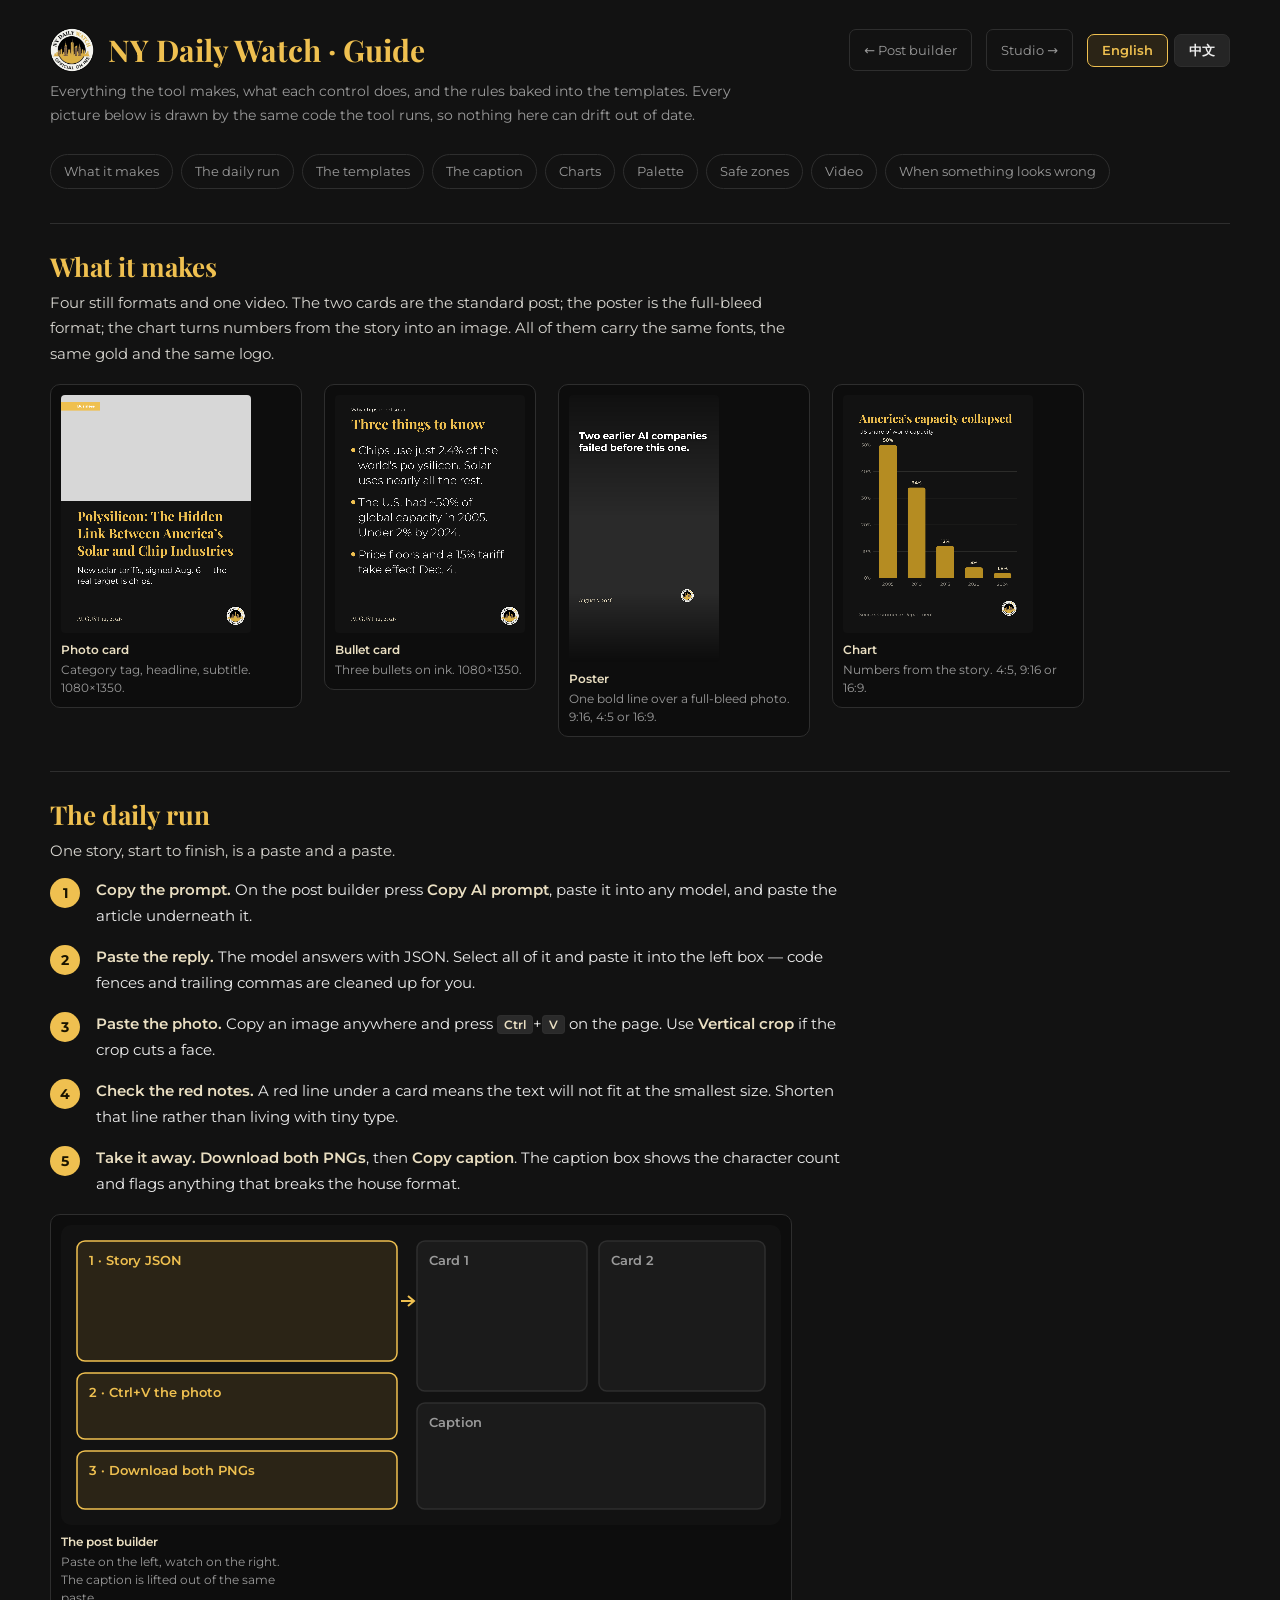
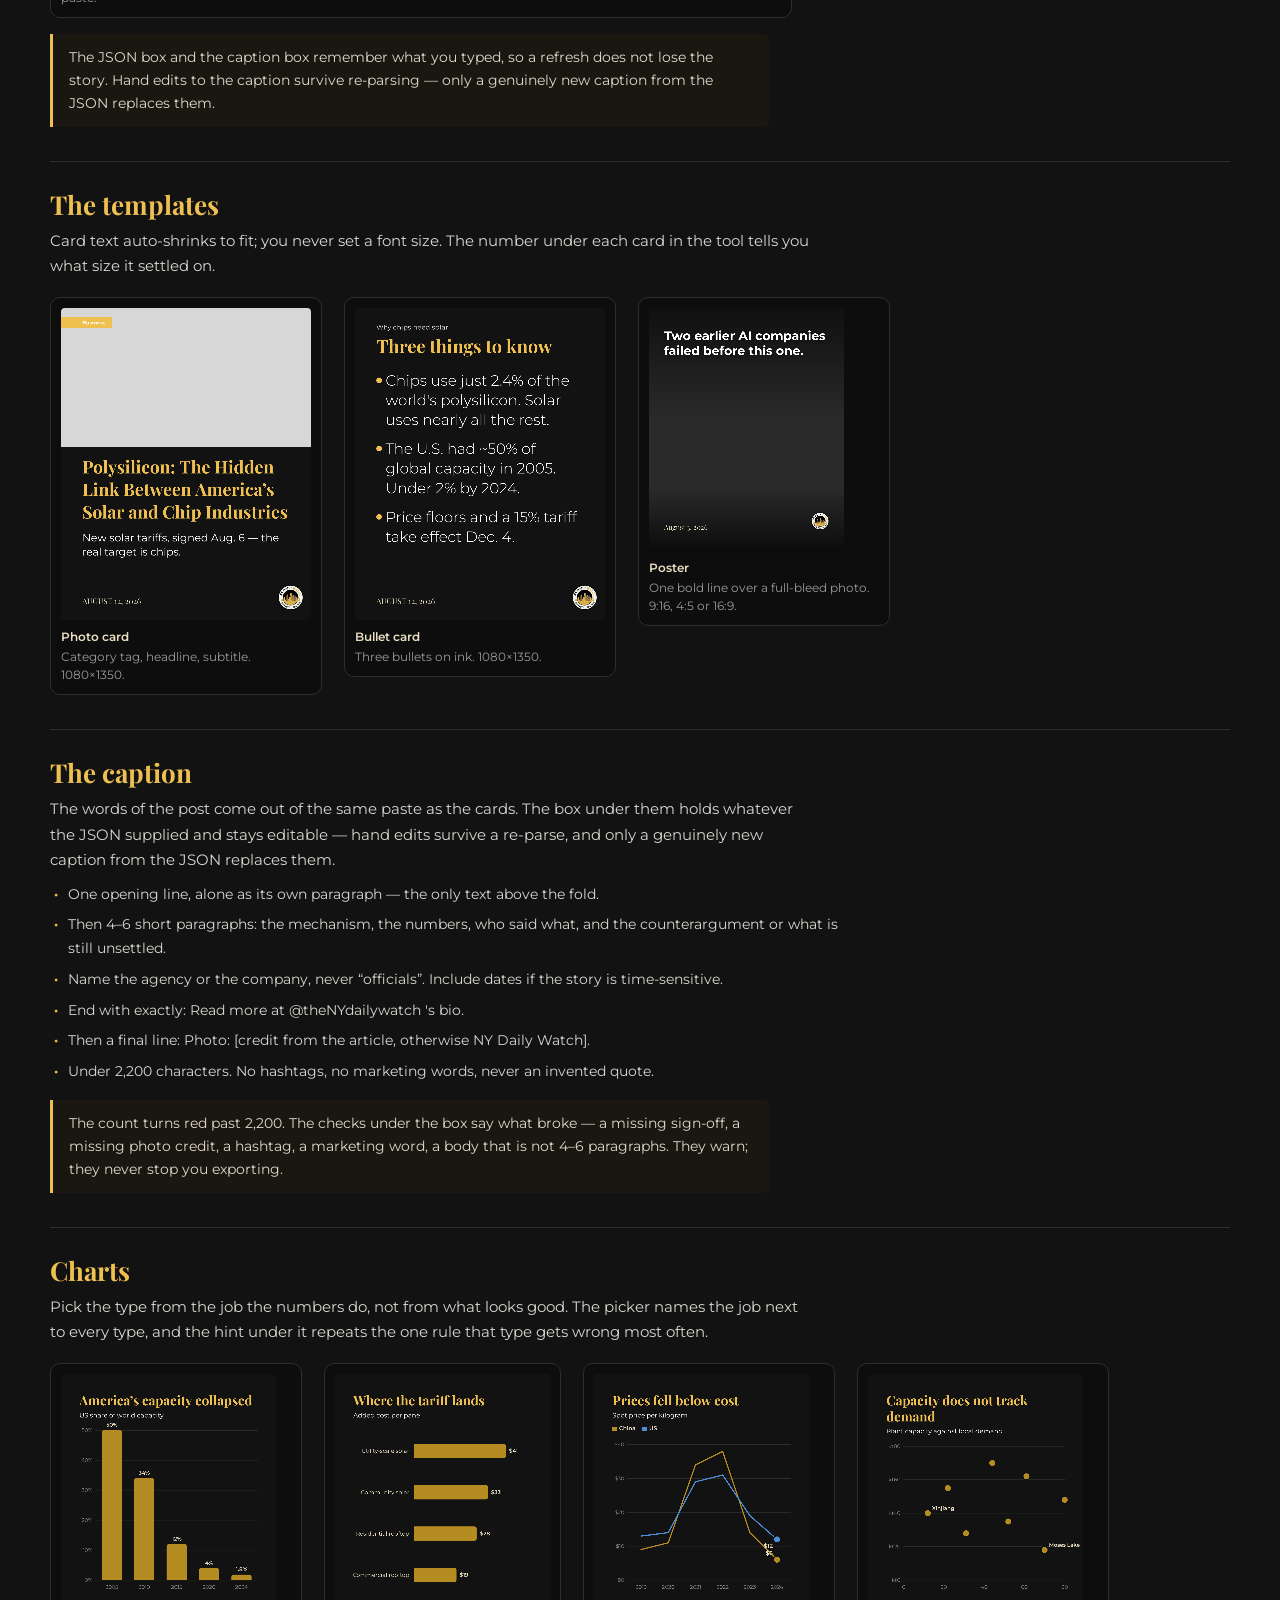
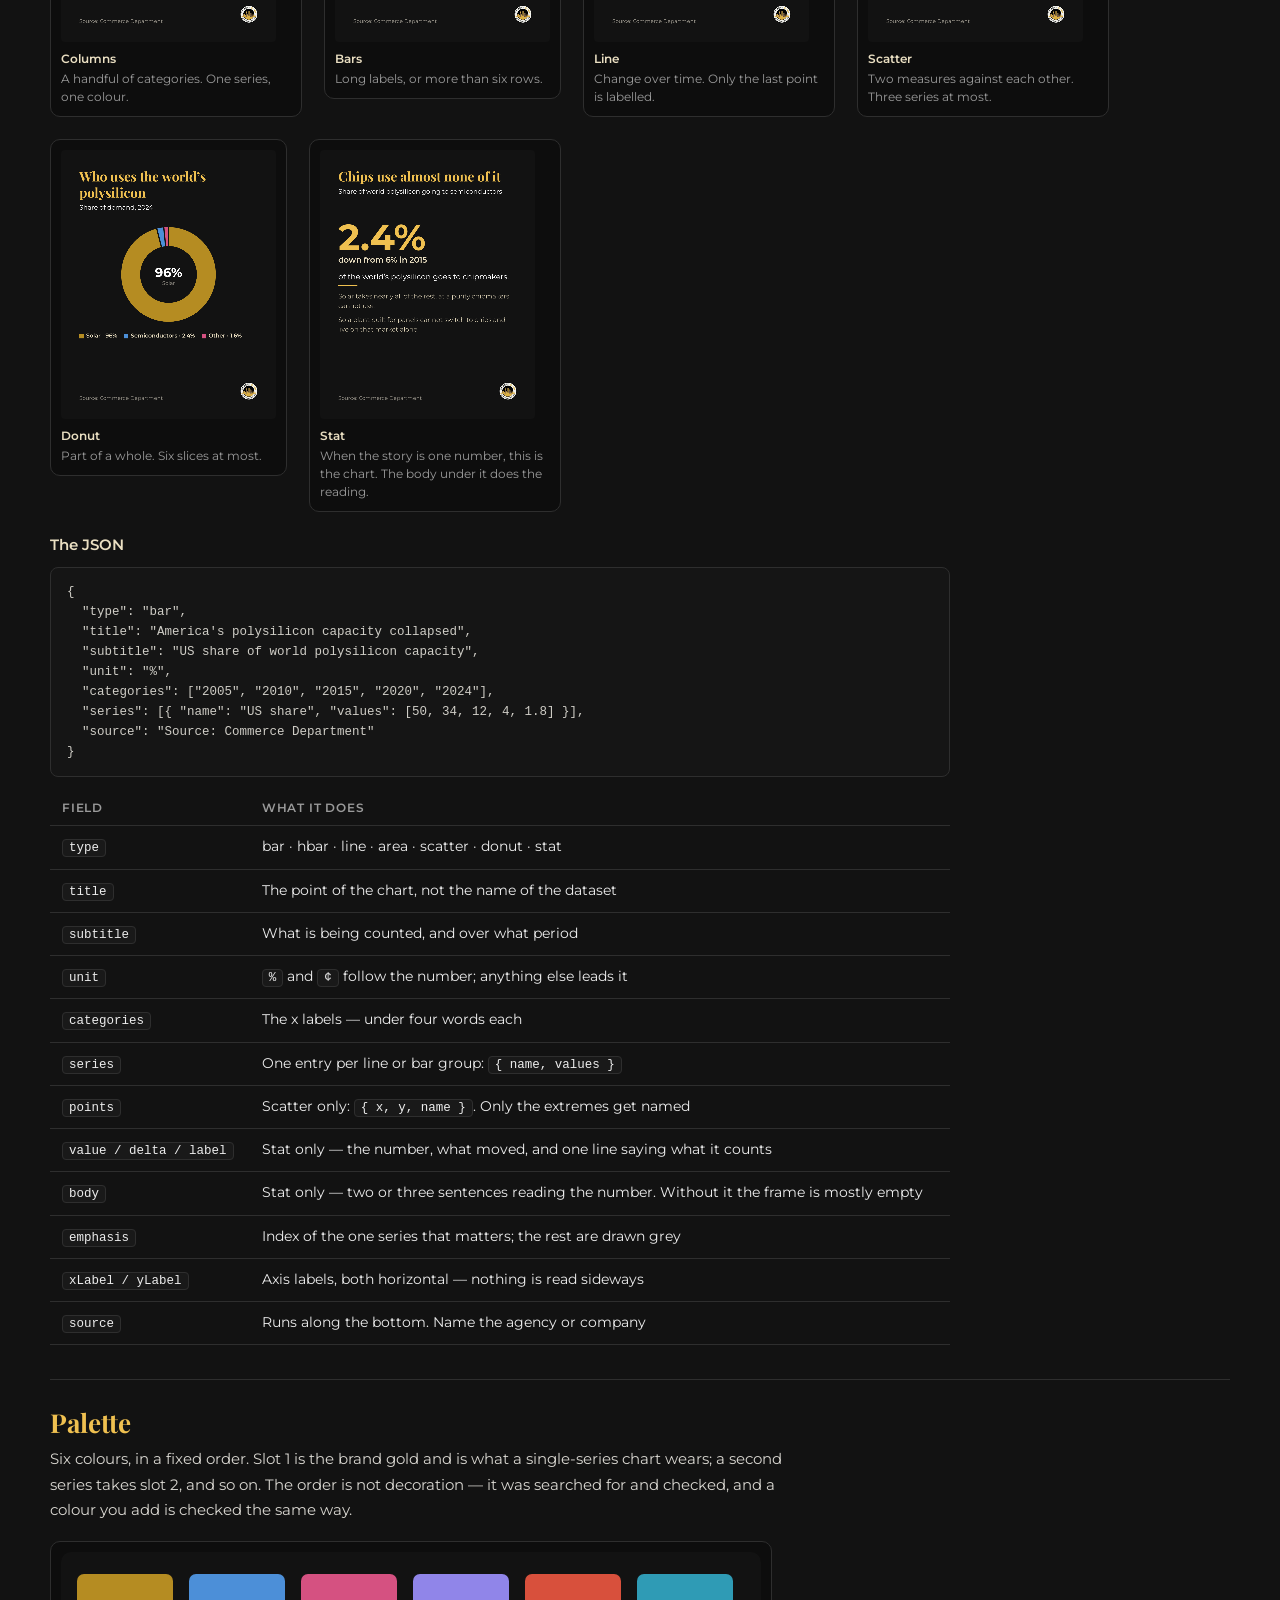
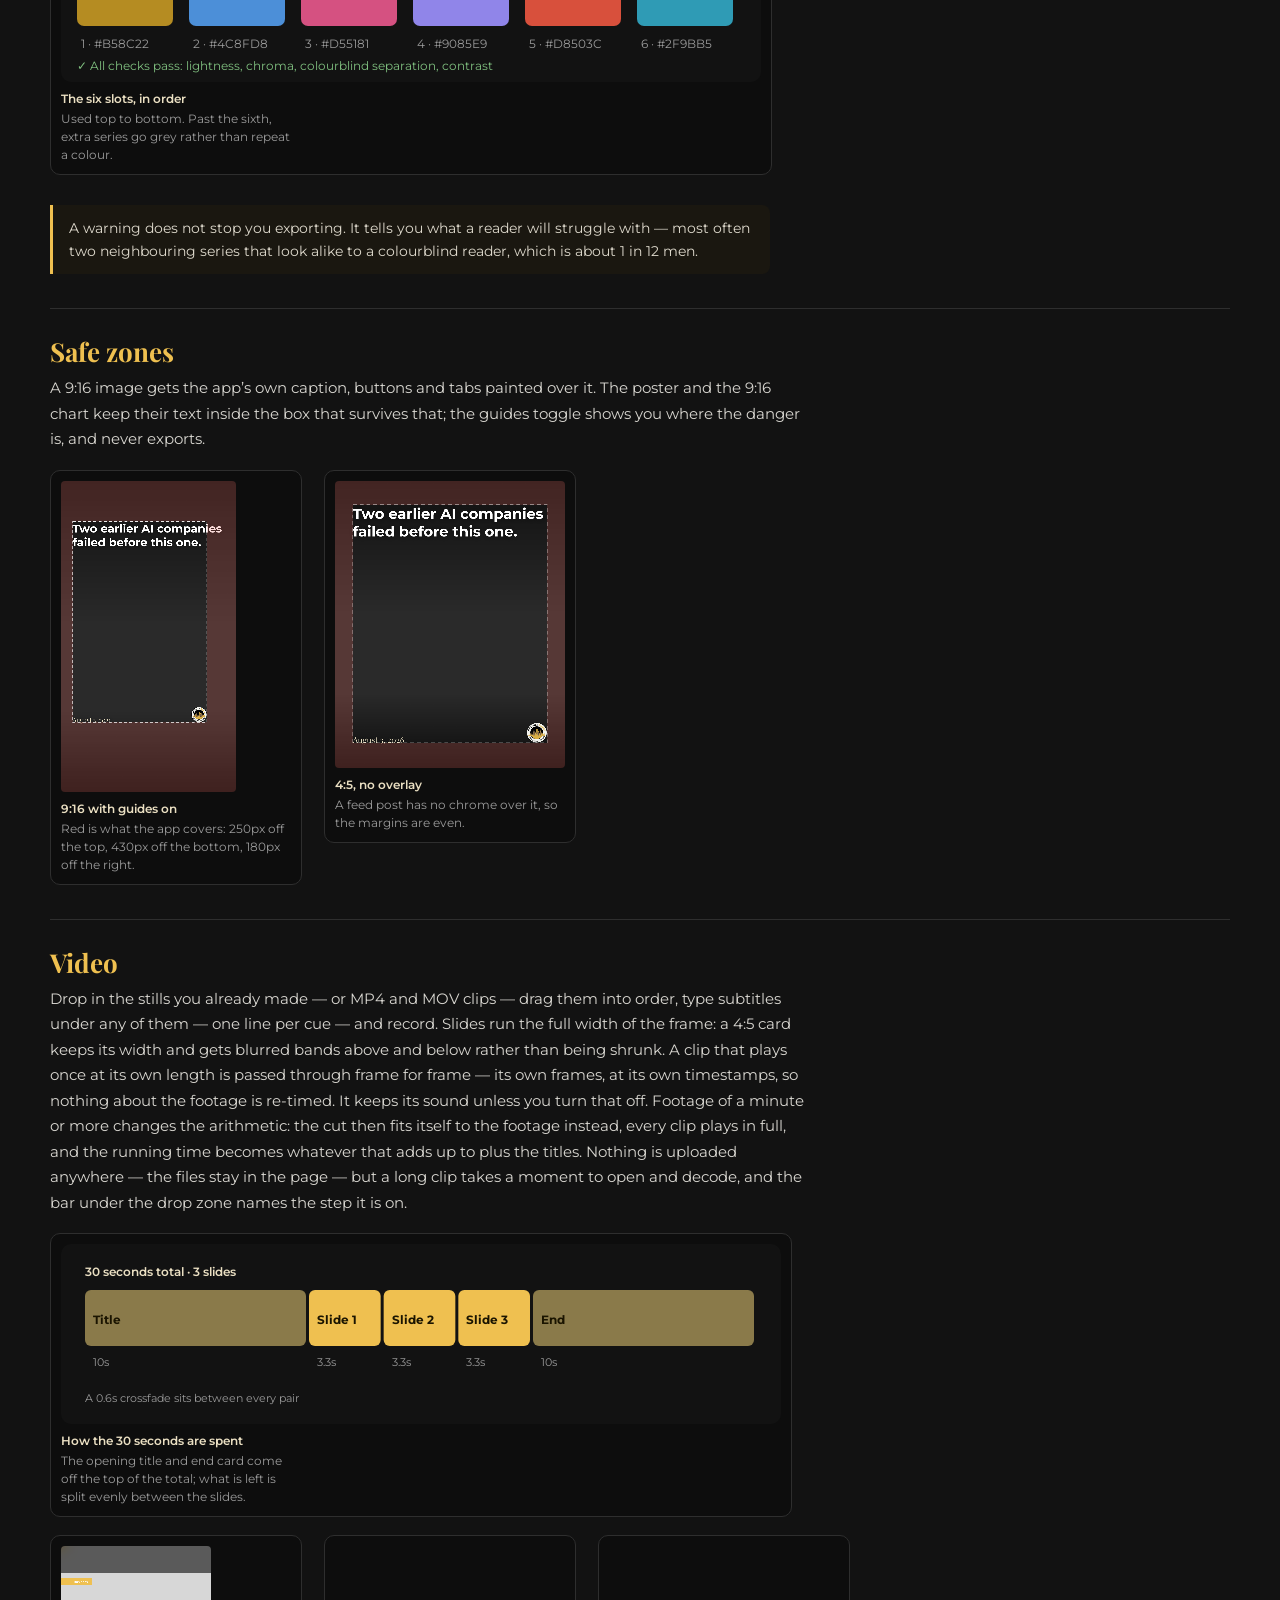
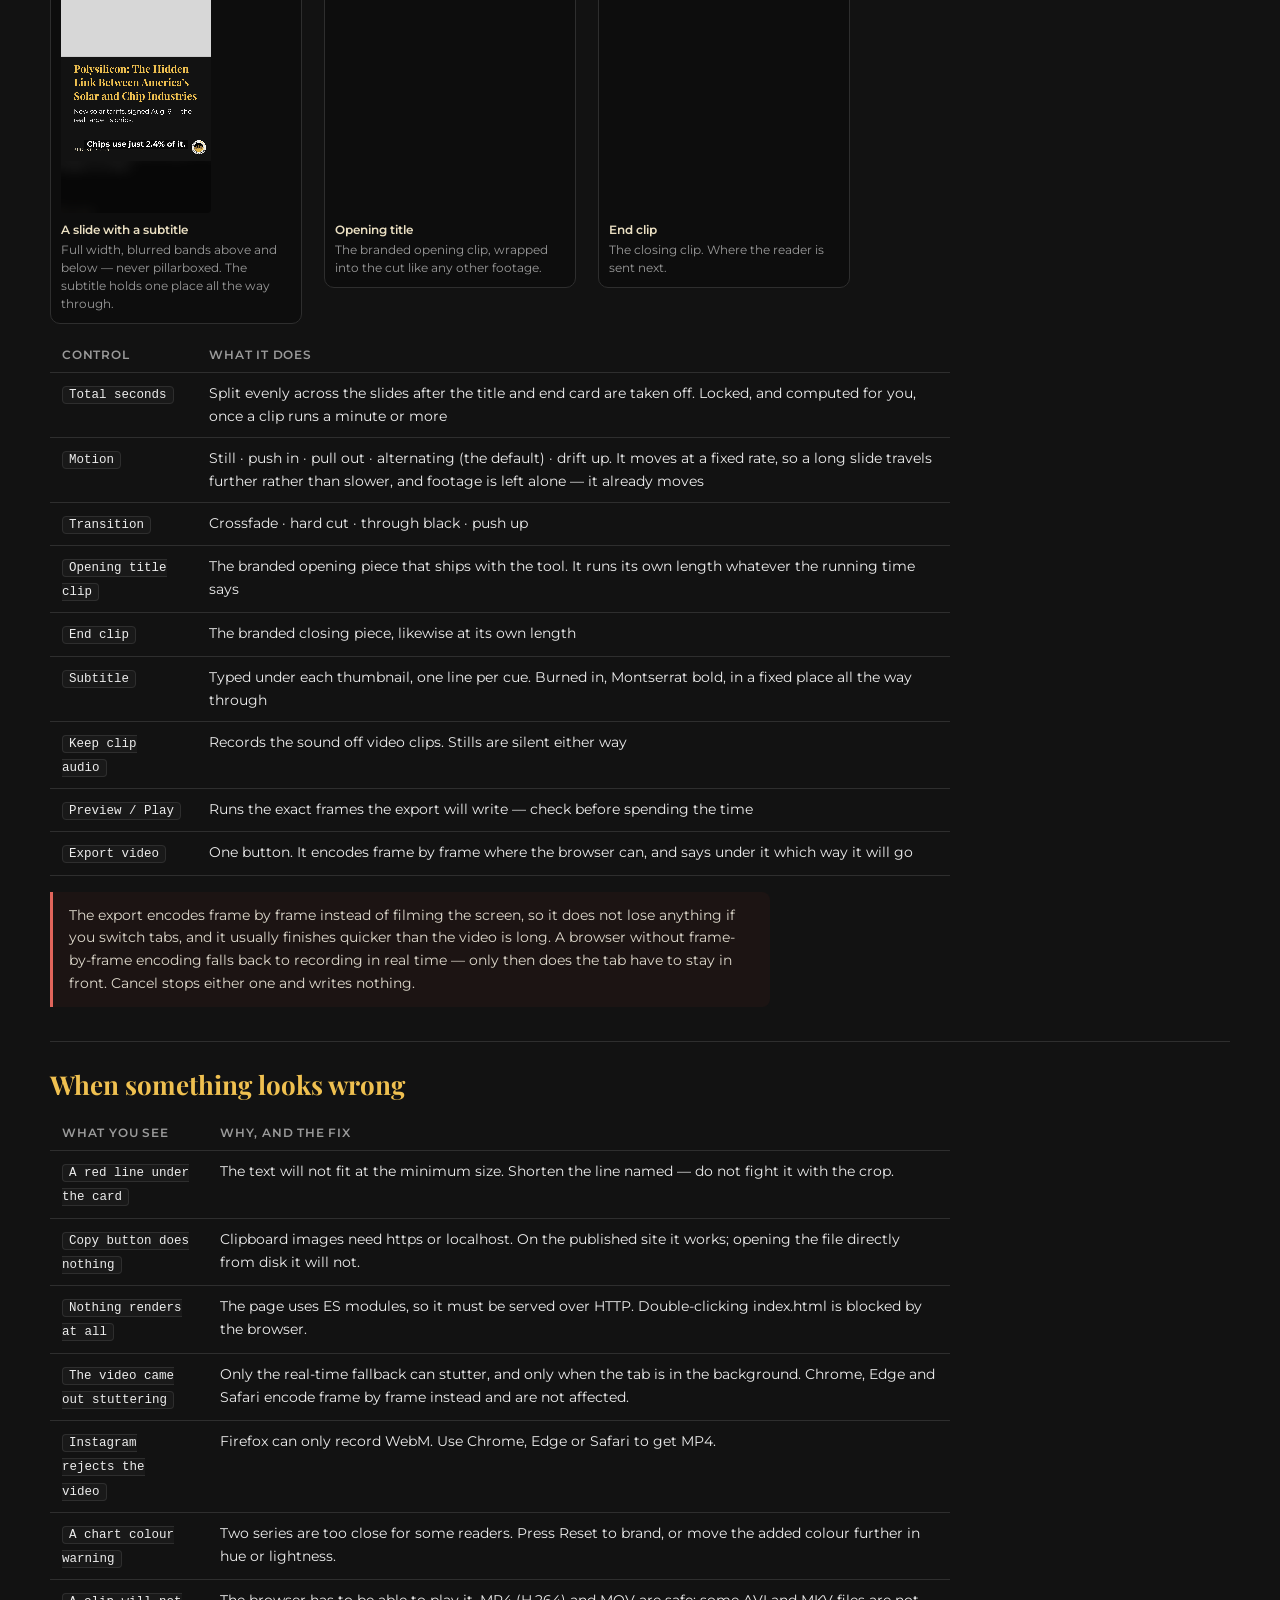
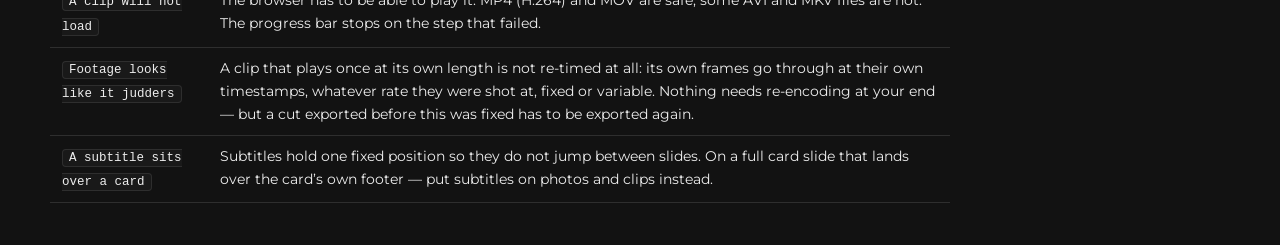
==== commit 816e6d20: "Make the opening and closing titles real clips The titles were drawn here, frame by frame, from a lo" ====
--- a/guide.html
+++ b/guide.html
@@ -164,7 +164,7 @@
 import { renderPhotoCard, renderDarkCard, renderPoster, SAFE, FONT_SPECS, loadImage }
   from './assets/render.js';
 import { renderChart, BRAND_PALETTE } from './assets/chart.js';
-import { drawFrame, drawIntro, drawOutro, V } from './assets/video.js';
+import { drawFrame, loadTitles, V } from './assets/video.js';
 
 const $ = (id) => document.getElementById(id);
 const LANG_STORE = 'ndw-cards-lang';
@@ -257,8 +257,8 @@
       ['Total seconds', 'Split evenly across the slides after the title and end card are taken off. Locked, and computed for you, once a clip runs a minute or more'],
       ['Motion', 'Still · push in · pull out · alternating (the default) · drift up. It moves at a fixed rate, so a long slide travels further rather than slower, and footage is left alone — it already moves'],
       ['Transition', 'Crossfade · hard cut · through black · push up'],
-      ['Opening title', 'Two seconds: logo, masthead, gold rule, date'],
-      ['End card', 'Two and a half seconds: logo, READ MORE AT, the handle, LINK IN BIO'],
+      ['Opening title clip', 'The branded opening piece that ships with the tool. It runs its own length whatever the running time says'],
+      ['End clip', 'The branded closing piece, likewise at its own length'],
       ['Subtitle', 'Typed under each thumbnail, one line per cue. Burned in, Montserrat bold, in a fixed place all the way through'],
       ['Keep clip audio', 'Records the sound off video clips. Stills are silent either way'],
       ['Preview / Play', 'Runs the exact frames the export will write — check before spending the time'],
@@ -274,8 +274,8 @@
     capSafe45: ['4:5, no overlay', 'A feed post has no chrome over it, so the margins are even.'],
     capVidCard: ['A slide with a subtitle', 'Full width, blurred bands above and below — never pillarboxed. The subtitle holds one place all the way through.'],
     subDemo: 'Chips use just 2.4% of it.',
-    capVidIntro: ['Opening title', 'Logo, masthead, gold rule, date.'],
-    capVidOutro: ['End card', 'Where the reader is sent next.'],
+    capVidIntro: ['Opening title', 'The branded opening clip, wrapped into the cut like any other footage.'],
+    capVidOutro: ['End clip', 'The closing clip. Where the reader is sent next.'],
     chartCaps: {
       bar: ['Columns', 'A handful of categories. One series, one colour.'],
       hbar: ['Bars', 'Long labels, or more than six rows.'],
@@ -388,8 +388,8 @@
     capSafe45: ['4:5 没有遮挡', '普通帖子上面不会压 UI，所以四边留白是均匀的。'],
     capVidCard: ['带字幕的一张素材', '横向满屏，上下补模糊，不会两边留黑边。字幕位置全片固定。'],
     subDemo: '芯片只用掉其中的 2.4%。',
-    capVidIntro: ['片头', 'logo、刊名、金线、日期。'],
-    capVidOutro: ['片尾', '告诉读者接下来去哪。'],
+    capVidIntro: ['片头', '品牌片头素材，和其他素材一样接在时间轴上。'],
+    capVidOutro: ['片尾', '片尾素材，告诉读者接下来去哪。'],
     chartCaps: {
       bar: ['柱状图', '比较几个类别。单系列时所有柱子同一个颜色。'],
       hbar: ['条形图', '标签长，或者条目超过六个。'],
@@ -509,10 +509,22 @@
       { total: 6, intro: 0, outro: 0, motion: 'none', transition: 'crossfade' });
     const c2 = figure(vd, 150, null, t('capVidIntro'));
     c2.width = V.W; c2.height = V.H;
-    drawIntro(c2.getContext('2d'), 1, { logo: logoImg, date: 'August 12, 2026' });
     const c3 = figure(vd, 150, null, t('capVidOutro'));
     c3.width = V.W; c3.height = V.H;
-    drawOutro(c3.getContext('2d'), 1, { logo: logoImg });
+    // A frame from each of the real title clips, so the guide shows what the
+    // tool will actually put on the front and back of the cut.
+    loadTitles().then(async (titles) => {
+      for (const [canvas, slide, at] of [[c2, titles.intro, 0.8], [c3, titles.outro, 0.9]]) {
+        const el = slide.el;
+        const want = Math.max(0, (el.duration || 1) * at - 0.05);
+        await new Promise((done) => {
+          el.onseeked = done;
+          try { el.currentTime = want; } catch (_) { done(); }
+          setTimeout(done, 2500);
+        });
+        canvas.getContext('2d').drawImage(el, 0, 0, V.W, V.H);
+      }
+    }).catch(() => { /* the figures simply stay dark */ });
   };
   slide.src = card.toDataURL();
 }
@@ -567,7 +579,7 @@
   const svg = $('svg-timeline');
   svg.innerHTML = '';
   svg.appendChild(el('rect', { x: 0, y: 0, width: 720, height: 180, rx: 10, fill: '#121212' }));
-  const total = 30, intro = 2, outro = 2.4;
+  const total = 30, intro = 10, outro = 10;
   const body = total - intro - outro;
   const per = body / 3;
   const X = 24, W = 672, k = W / total;
